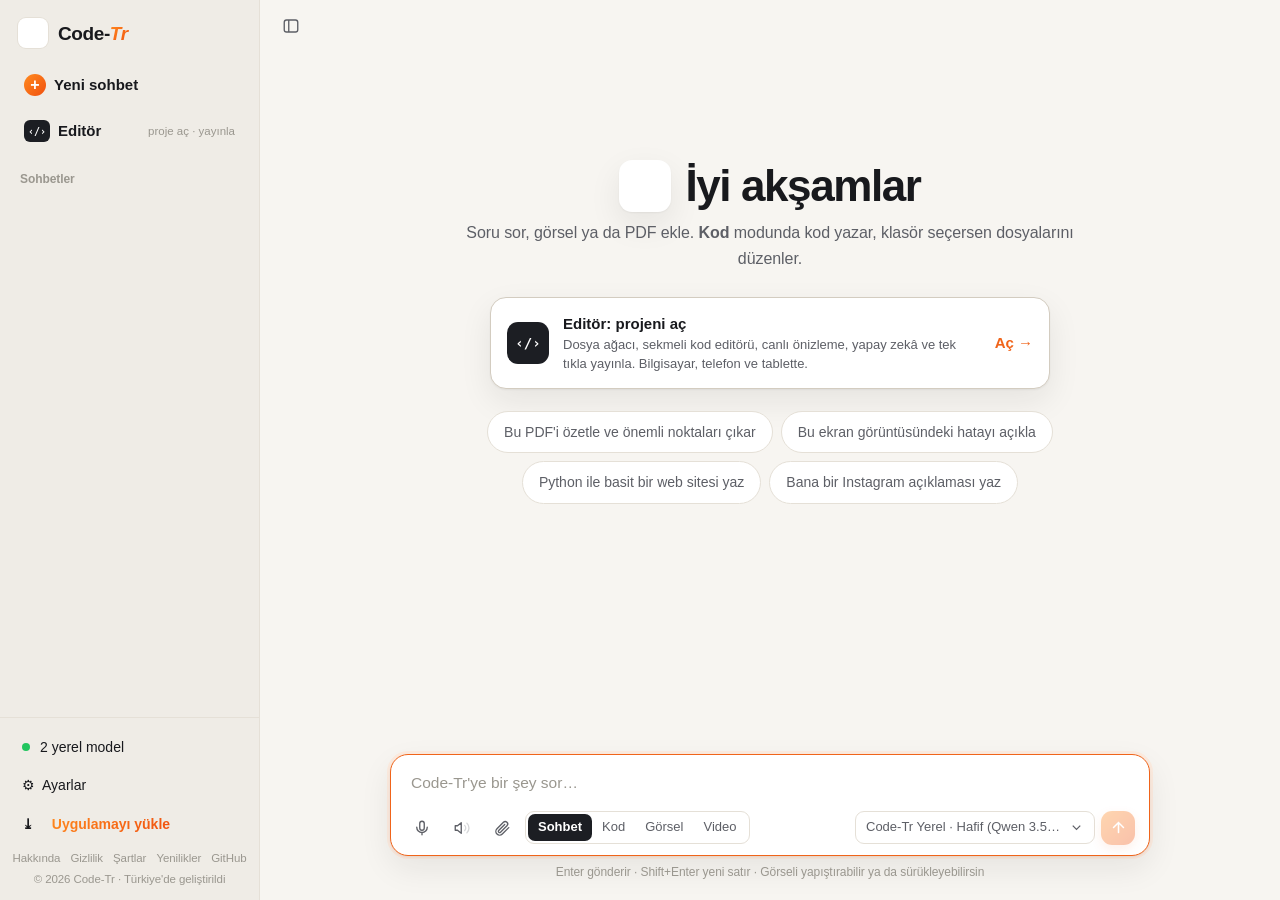
==== web/index.html @ b5c5189f "1.27.0: editore gorunur girisler (kenar cubugu dugmesi, karsilama karti, Kod modunda ipucu) Co-Autho" ====
<!DOCTYPE html>
<html lang="tr">
<head>
<meta charset="utf-8">
<meta name="viewport" content="width=device-width, initial-scale=1">
<title>Code-Tr · Ücretsiz Türkçe yapay zekâ asistanı</title>
<meta name="description" content="Code-Tr: ücretsiz, Türkçe yapay zekâ asistanı. Sohbet et, kod yazdır, PDF özetlet, görsel üret. Hesap ve kart gerekmez.">
<link rel="stylesheet" href="/fonts/fonts.css">
<link rel="manifest" href="/manifest.webmanifest">
<link rel="icon" type="image/png" sizes="64x64" href="/icon-64.png">
<link rel="icon" type="image/png" sizes="32x32" href="/icon-32.png">
<link rel="apple-touch-icon" href="/apple-touch-icon.png">
<meta name="theme-color" content="#f7f5f1" media="(prefers-color-scheme: light)">
<meta name="theme-color" content="#121316" media="(prefers-color-scheme: dark)">
<meta name="apple-mobile-web-app-capable" content="yes">
<meta name="apple-mobile-web-app-title" content="Code-Tr">
<meta property="og:title" content="Code-Tr · Türkçe yapay zekâ asistanı">
<meta property="og:description" content="Ücretsiz, Türkçe yapay zekâ asistanı: sohbet, kod ve görsel. Kart gerekmez.">
<meta property="og:image" content="https://coder-tr.vercel.app/icon-512.png">
<style>
:root{
  --bg:#f7f5f1; --side:#efece6; --panel:#ffffff; --line:#e5e0d7; --line2:#d3ccc0;
  --text:#18191d; --muted:#5d5f66; --faint:#9a978f;
  --accent:#f0641a; --accent-2:#d9530c; --accent-soft:#fdece0; --grad:linear-gradient(135deg,#ff8a1f,#f0500f);
  --ink:#1c1e23; --ink-2:#33363d; --on-ink:#ffffff;
  --user:#ece8e0; --code-bg:#efebe4; --pre-bg:#17181c; --pre-text:#ebe7df;
  --ok:#1f8a4c; --ok-soft:#e1f3e8; --warn:#9a5b00; --warn-soft:#fdf1dc; --err:#c0362c; --err-soft:#fbe4e1;
  --shadow:0 1px 2px rgba(28,25,20,.05),0 12px 32px rgba(28,25,20,.08);
  --display:"Manrope",-apple-system,BlinkMacSystemFont,"Segoe UI",Arial,sans-serif;
  --sans:-apple-system,BlinkMacSystemFont,"SF Pro Text","Segoe UI",Inter,"Helvetica Neue",Arial,sans-serif;
  --mono:"SF Mono","JetBrains Mono",Menlo,Monaco,Consolas,monospace;
}
@media (prefers-color-scheme: dark){
  :root{
    --bg:#121316; --side:#0d0e10; --panel:#1b1d21; --line:#2a2c32; --line2:#3a3d45;
    --text:#ecebe8; --muted:#a3a29d; --faint:#6f6e69;
    --accent:#ff7a2e; --accent-2:#ff9350; --accent-soft:#3a2416; --grad:linear-gradient(135deg,#ff9a3c,#ff5f1a);
    --ink:#ecebe8; --ink-2:#ffffff; --on-ink:#16171a;
    --user:#24262b; --code-bg:#26282d; --pre-bg:#0b0c0e; --pre-text:#ebe7df;
    --ok:#5fd08d; --ok-soft:#15291f; --warn:#f0b35a; --warn-soft:#2e2414; --err:#ff8c80; --err-soft:#341b19;
    --shadow:0 1px 2px rgba(0,0,0,.4),0 12px 32px rgba(0,0,0,.45);
  }
}
*{box-sizing:border-box}
html,body{height:100%;margin:0}
body{font-family:var(--sans);background:var(--bg);color:var(--text);font-size:15px;line-height:1.6;-webkit-font-smoothing:antialiased}
button{font:inherit;color:inherit;cursor:pointer}
input,textarea,select{font:inherit;color:inherit}
#app{display:flex;height:100vh;overflow:hidden}

/* ---------- kenar cubugu ---------- */
.side{width:260px;flex:0 0 260px;background:var(--side);border-right:1px solid var(--line);display:flex;flex-direction:column;transition:margin .2s}
.side.hidden{margin-left:-260px}
.brand{display:flex;align-items:center;gap:10px;padding:18px 18px 12px}
.logo{width:28px;height:28px;border-radius:8px;background:linear-gradient(135deg,var(--accent),#1f6feb);display:grid;place-items:center}
.logo svg{width:17px;height:17px}
.brand b{font-family:var(--mono);font-size:18px;font-weight:700;letter-spacing:-.5px}
.newchat{margin:4px 12px 10px;display:flex;align-items:center;gap:8px;padding:9px 12px;border-radius:10px;border:0;background:transparent;font-weight:600;color:var(--accent)}
.newchat:hover{background:var(--accent-soft)}
.newchat .plus{width:22px;height:22px;border-radius:50%;background:var(--accent);color:#fff;display:grid;place-items:center;font-size:16px;line-height:1}
.list-h{padding:8px 20px 4px;font-size:12px;color:var(--faint);font-weight:600}
.chats{flex:1;overflow-y:auto;padding:0 10px 10px}
.chat-item{display:flex;align-items:center;gap:6px;width:100%;text-align:left;border:0;background:transparent;padding:7px 10px;border-radius:8px;font-size:14px;color:var(--text)}
.chat-item span{flex:1;white-space:nowrap;overflow:hidden;text-overflow:ellipsis}
.chat-item:hover{background:var(--line)}
.chat-item.active{background:var(--line2)}
.chat-item .del{opacity:0;border:0;background:transparent;color:var(--muted);padding:0 4px;border-radius:4px}
.chat-item:hover .del{opacity:1}
.chat-item .del:hover{color:var(--err)}
.side-foot{border-top:1px solid var(--line);padding:10px 12px}
.foot-btn{display:flex;align-items:center;gap:10px;width:100%;border:0;background:transparent;padding:8px 10px;border-radius:8px;font-size:14px;text-align:left}
.foot-btn:hover{background:var(--line)}
.foot-btn.dl{color:var(--accent);font-weight:600}
.dot{width:8px;height:8px;border-radius:50%;background:var(--faint);flex:0 0 8px}
.dot.on{background:var(--ok)}

/* ---------- ana alan ---------- */
.main{flex:1;display:flex;flex-direction:column;min-width:0;position:relative}
.top{height:52px;flex:0 0 52px;display:flex;align-items:center;gap:8px;padding:0 14px}
.icon-btn{width:34px;height:34px;border:0;background:transparent;border-radius:8px;display:grid;place-items:center;color:var(--muted)}
.icon-btn:hover{background:var(--line);color:var(--text)}
.icon-btn svg{width:18px;height:18px}
.top-title{font-size:14px;color:var(--muted);white-space:nowrap;overflow:hidden;text-overflow:ellipsis}
.scroll{flex:1;overflow-y:auto}
.thread{max-width:760px;margin:0 auto;padding:8px 24px 40px}

.empty{max-width:700px;margin:0 auto;padding:12vh 24px 0;text-align:center}
.empty h1{font-family:var(--display);font-weight:700;font-size:40px;letter-spacing:-1px;margin:0 0 8px}
.empty h1 .spark{font-family:var(--mono);color:var(--accent);font-weight:700}
.empty p{color:var(--muted);margin:0 0 26px}
.sugs{display:flex;flex-wrap:wrap;gap:8px;justify-content:center}
.sug{border:1px solid var(--line);background:var(--panel);border-radius:10px;padding:8px 13px;font-size:14px;color:var(--muted)}
.sug:hover{color:var(--text);border-color:var(--line2)}

.msg{margin:22px 0}
.msg.user{display:flex;flex-direction:column;align-items:flex-end}
.bubble{background:var(--user);border-radius:12px 12px 4px 12px;padding:10px 16px;max-width:85%;white-space:pre-wrap;word-wrap:break-word}
.att-row{display:flex;flex-wrap:wrap;gap:6px;justify-content:flex-end;margin-bottom:6px}
.att-mini{display:flex;align-items:center;gap:6px;border:1px solid var(--line);background:var(--panel);border-radius:10px;padding:5px 9px;font-size:13px;color:var(--muted)}
.att-mini img{width:44px;height:44px;object-fit:cover;border-radius:6px}

.assistant{display:flex;gap:14px}
.avatar{width:26px;height:26px;border-radius:7px;background:linear-gradient(135deg,var(--accent),#1f6feb);flex:0 0 26px;display:grid;place-items:center;margin-top:3px}
.avatar svg{width:15px;height:15px}
.a-body{flex:1;min-width:0}
.md>*:first-child{margin-top:0}.md>*:last-child{margin-bottom:0}
.md p{margin:0 0 12px}
.md h1,.md h2,.md h3,.md h4{font-family:var(--display);font-weight:700;line-height:1.3;margin:20px 0 8px}
.md h1{font-size:23px}.md h2{font-size:20px}.md h3{font-size:17px}.md h4{font-size:15px}
.md ul,.md ol{margin:0 0 12px;padding-left:24px}
.md li{margin:3px 0}
.md blockquote{margin:0 0 12px;padding:2px 14px;border-left:3px solid var(--line2);color:var(--muted)}
.md a{color:var(--accent)}
.md code{font-family:var(--mono);font-size:.86em;background:var(--code-bg);padding:1px 5px;border-radius:5px}
.md hr{border:0;border-top:1px solid var(--line);margin:18px 0}
.md table{border-collapse:collapse;margin:0 0 12px;font-size:14px;display:block;overflow-x:auto}
.md th,.md td{border:1px solid var(--line);padding:6px 10px;text-align:left}
.md th{background:var(--code-bg)}
.code{margin:0 0 14px;border-radius:10px;overflow:hidden;background:var(--pre-bg);border:1px solid var(--line)}
.code-h{display:flex;justify-content:space-between;align-items:center;padding:6px 12px;font-size:12px;color:#a8a294;background:rgba(255,255,255,.04)}
.code-h button{border:0;background:transparent;color:#a8a294;font-size:12px;padding:2px 6px;border-radius:5px}
.code-h button:hover{color:#fff;background:rgba(255,255,255,.08)}
.code pre{margin:0;padding:12px 14px;overflow-x:auto;font-family:var(--mono);font-size:13px;line-height:1.55;color:var(--pre-text)}
.code pre code{background:none;padding:0;font-size:inherit}
.tk-k{color:#e59a7b}.tk-s{color:#a9c98a}.tk-c{color:#8a857a;font-style:italic}.tk-n{color:#d8b56a}

.cursor::after{content:"";display:inline-block;width:8px;height:15px;background:var(--accent);margin-left:2px;vertical-align:-2px;border-radius:2px;animation:blink 1s steps(2) infinite}
@keyframes blink{50%{opacity:0}}
.thinking{display:flex;align-items:center;gap:8px;color:var(--muted);font-size:14px;padding:3px 0}
.spin{width:14px;height:14px;border:2px solid var(--line2);border-top-color:var(--accent);border-radius:50%;animation:sp .8s linear infinite}
@keyframes sp{to{transform:rotate(360deg)}}

.tool{border:1px solid var(--line);border-radius:10px;margin:0 0 10px;background:var(--panel);font-size:13.5px;overflow:hidden}
.tool summary{list-style:none;display:flex;align-items:center;gap:8px;padding:8px 12px;cursor:pointer;color:var(--muted)}
.tool summary::-webkit-details-marker{display:none}
.tool summary b{color:var(--text);font-weight:600}
.tool summary code{font-family:var(--mono);font-size:12.5px;white-space:nowrap;overflow:hidden;text-overflow:ellipsis;flex:1}
.tool .ti{width:18px;height:18px;border-radius:5px;background:var(--accent-soft);color:var(--accent);display:grid;place-items:center;font-size:11px;flex:0 0 18px}
.tool pre{margin:0;padding:10px 12px;border-top:1px solid var(--line);font-family:var(--mono);font-size:12.5px;max-height:280px;overflow:auto;white-space:pre-wrap;color:var(--muted)}

.approve{border:1px solid var(--warn);background:var(--warn-soft);border-radius:12px;padding:12px 14px;margin:0 0 12px}
.approve h4{margin:0 0 8px;font-size:14px;color:var(--warn)}
.approve pre{margin:0 0 10px;max-height:240px;overflow:auto;background:var(--panel);border-radius:8px;padding:10px;font-family:var(--mono);font-size:12.5px;white-space:pre-wrap}
.approve .btns{display:flex;gap:8px}
.btn{border:1px solid var(--line2);background:var(--panel);border-radius:9px;padding:7px 14px;font-size:14px;font-weight:500}
.btn:hover{border-color:var(--muted)}
.btn.primary{background:var(--accent);border-color:var(--accent);color:#fff}
.btn.primary:hover{background:var(--accent-2)}
.btn:disabled{opacity:.5;cursor:default}
.approve.done{border-color:var(--line);background:transparent;padding:8px 12px}
.approve.done h4{margin:0;color:var(--muted);font-weight:500}

.notice{border-radius:10px;padding:9px 13px;margin:0 0 12px;font-size:14px;background:var(--warn-soft);color:var(--warn)}
.notice.err{background:var(--err-soft);color:var(--err)}
.a-actions{display:flex;gap:2px;margin-top:6px;opacity:0;transition:opacity .15s}
.msg:hover .a-actions{opacity:1}
.a-actions button{border:0;background:transparent;color:var(--faint);font-size:12.5px;padding:3px 8px;border-radius:6px}
.a-actions button:hover{background:var(--line);color:var(--text)}
.a-actions .regen{display:none}
.a-actions .vote.on{color:var(--accent);background:var(--accent-soft)}
.learn-item{border:1px solid var(--line);border-radius:12px;padding:12px 14px;margin:0 0 10px}
.learn-item .q{font-weight:700;margin:0 0 4px}
.learn-item textarea{width:100%;min-height:70px;border:1px solid var(--line2);background:var(--bg);border-radius:9px;padding:8px 10px;font:inherit;resize:vertical}
.learn-item .meta{font-size:12px;color:var(--faint);margin:6px 0 8px}
.stats{display:flex;gap:10px;margin:0 0 14px;flex-wrap:wrap}
.stats div{flex:1;min-width:90px;border:1px solid var(--line);border-radius:12px;padding:10px 12px}
.stats b{display:block;font:800 22px var(--display)}
.stats span{font-size:12.5px;color:var(--muted)}
.thread > .msg.assistant:last-child .a-actions .regen{display:inline-block}

/* ---------- yazma kutusu ---------- */
.composer-wrap{padding:0 24px 18px}
.composer{max-width:760px;margin:0 auto;background:var(--panel);border:1px solid var(--line2);border-radius:14px;box-shadow:var(--shadow);padding:10px 12px 8px}
.composer:focus-within{border-color:var(--faint)}
.chips{display:flex;flex-wrap:wrap;gap:8px;padding:2px 2px 8px}
.chips:empty{display:none}
.chip{position:relative;display:flex;align-items:center;gap:8px;border:1px solid var(--line);border-radius:10px;padding:6px 26px 6px 6px;font-size:13px;background:var(--bg);max-width:220px}
.chip img{width:40px;height:40px;object-fit:cover;border-radius:6px}
.chip .fi{width:40px;height:40px;border-radius:6px;background:var(--accent-soft);color:var(--accent);display:grid;place-items:center;font-size:11px;font-weight:700}
.chip span{overflow:hidden;text-overflow:ellipsis;white-space:nowrap}
.chip small{display:block;color:var(--faint);font-size:11px}
.chip .x{position:absolute;top:4px;right:4px;border:0;background:transparent;color:var(--muted);width:18px;height:18px;border-radius:50%;line-height:1}
.chip .x:hover{background:var(--line)}
textarea#input{width:100%;border:0;outline:0;background:transparent;resize:none;padding:4px 6px;max-height:260px;min-height:28px;line-height:1.5;font-size:15.5px}
textarea#input::placeholder{color:var(--faint)}
.bar{display:flex;align-items:center;gap:6px;margin-top:6px;min-width:0}
.bar .rel{min-width:0}
.pill{display:flex;align-items:center;gap:6px;border:1px solid var(--line);background:transparent;border-radius:9px;padding:5px 10px;font-size:13px;color:var(--muted);max-width:240px}
.pill:hover{color:var(--text);border-color:var(--line2)}
.pill span{white-space:nowrap;overflow:hidden;text-overflow:ellipsis}
.pill svg{width:15px;height:15px;flex:0 0 15px}
.seg{display:flex;border:1px solid var(--line);border-radius:9px;padding:2px}
.seg button{border:0;background:transparent;border-radius:7px;padding:3px 10px;font-size:13px;color:var(--muted)}
.seg button.on{background:var(--accent-soft);color:var(--accent);font-weight:600}
.spacer{flex:1}
.send{width:34px;height:34px;border-radius:10px;border:0;background:var(--accent);color:#fff;display:grid;place-items:center}
.send:hover{background:var(--accent-2)}
.send:disabled{opacity:.35;cursor:default}
.send svg{width:17px;height:17px}
.hint{max-width:760px;margin:7px auto 0;text-align:center;font-size:12px;color:var(--faint)}

/* model menusu */
.menu{position:absolute;bottom:calc(100% + 8px);left:0;width:330px;max-height:420px;overflow-y:auto;background:var(--panel);border:1px solid var(--line2);border-radius:14px;box-shadow:var(--shadow);padding:6px;z-index:20}
.menu h5{margin:8px 10px 4px;font-size:11.5px;color:var(--faint);font-weight:600;text-transform:uppercase;letter-spacing:.4px}
.menu button.opt{display:flex;align-items:center;gap:8px;width:100%;text-align:left;border:0;background:transparent;padding:7px 10px;border-radius:8px;font-size:14px}
.menu button.opt:hover{background:var(--bg)}
.menu button.opt.sel{background:var(--accent-soft)}
.menu .opt span{flex:1;overflow:hidden;text-overflow:ellipsis;white-space:nowrap}
.menu .tag{font-size:11px;color:var(--faint)}
.menu .empty-m{padding:6px 10px 10px;font-size:13px;color:var(--muted)}
.rel{position:relative}

/* surukle-birak */
.drop{position:absolute;inset:0;background:color-mix(in srgb,var(--bg) 85%,transparent);border:2px dashed var(--accent);border-radius:16px;margin:10px;display:none;place-items:center;z-index:30;font-family:var(--display);font-size:22px;color:var(--accent)}
.drop.on{display:grid}

/* ayarlar */
.modal-bg{position:fixed;inset:0;background:rgba(20,18,14,.45);display:none;place-items:center;z-index:50;padding:20px}
.modal-bg.on{display:grid}
#newsModal,#updModal{z-index:60}
.modal-bg.locked{background:var(--bg)}
.modal-bg.locked .modal{box-shadow:var(--shadow);border:1px solid var(--line)}
.gate-brand{display:none;align-items:center;gap:10px;justify-content:center;margin:0 0 18px}
.locked .gate-brand{display:flex}
.modal{width:100%;max-width:620px;max-height:88vh;overflow-y:auto;background:var(--panel);border-radius:18px;box-shadow:var(--shadow);padding:24px 26px}
.modal h2{font-family:var(--display);font-weight:500;font-size:24px;margin:0 0 4px}
.modal .sub{color:var(--muted);font-size:14px;margin:0 0 18px}
.sec{border:1px solid var(--line);border-radius:12px;padding:14px 16px;margin:0 0 14px}
.sec h3{margin:0 0 4px;font-size:15px}
.sec p{margin:0 0 10px;color:var(--muted);font-size:13.5px}
.field{display:flex;flex-direction:column;gap:4px;margin:0 0 10px}
.field label{font-size:12.5px;color:var(--muted);font-weight:600}
.field input{border:1px solid var(--line2);background:var(--bg);border-radius:9px;padding:8px 10px;outline:0}
.field input:focus{border-color:var(--accent)}
.row{display:flex;gap:8px;align-items:center;flex-wrap:wrap}
.free-list{max-height:220px;overflow-y:auto;border:1px solid var(--line);border-radius:10px;margin-top:10px}
.free-list label{display:flex;align-items:center;gap:8px;padding:6px 10px;font-size:13.5px;border-bottom:1px solid var(--line);cursor:pointer}
.free-list label:last-child{border-bottom:0}
.free-list label span{flex:1}
.free-list small{color:var(--faint)}
.prog{height:6px;border-radius:3px;background:var(--line);overflow:hidden;margin-top:8px;display:none}
.prog i{display:block;height:100%;background:var(--accent);width:0}
.status{font-size:13px;color:var(--muted);margin-top:6px}
.modal-foot{display:flex;justify-content:flex-end;gap:8px;margin-top:6px}
/* hesap */
.acct{display:flex;align-items:center;gap:10px;width:100%;border:0;background:transparent;padding:8px 10px;border-radius:10px;text-align:left}
.acct:hover{background:var(--line)}
.av{width:30px;height:30px;border-radius:50%;background:linear-gradient(135deg,var(--accent),#1f6feb);color:#fff;display:grid;place-items:center;font-weight:700;font-size:13px;flex:0 0 30px}
.acct .who{flex:1;min-width:0;line-height:1.25}
.acct .who b{display:block;font-size:14px;white-space:nowrap;overflow:hidden;text-overflow:ellipsis}
.acct .who small{color:var(--faint);font-size:12px;white-space:nowrap;overflow:hidden;text-overflow:ellipsis;display:block}
.login-btn{width:100%;margin-bottom:6px;justify-content:center;display:flex}
.legal{display:flex;gap:10px;justify-content:center;padding:6px 0 2px;font-size:11.5px}
.legal a{color:var(--faint);text-decoration:none}.legal a:hover{color:var(--text);text-decoration:underline}
.auth{max-width:420px}
.tabs{display:flex;background:var(--bg);border:1px solid var(--line);border-radius:10px;padding:3px;margin:0 0 16px}
.tabs button{flex:1;border:0;background:transparent;border-radius:8px;padding:7px;font-weight:600;color:var(--muted)}
.tabs button.on{background:var(--panel);color:var(--text);box-shadow:0 1px 2px rgba(0,0,0,.08)}
.gbtn{width:100%;display:flex;align-items:center;justify-content:center;gap:10px;border:1px solid var(--line2);background:var(--panel);border-radius:10px;padding:10px;font-weight:600}
.gbtn:hover{border-color:var(--muted)}
.gbtn svg{width:18px;height:18px}
.or{display:flex;align-items:center;gap:10px;color:var(--faint);font-size:12px;margin:14px 0}
.or::before,.or::after{content:"";flex:1;height:1px;background:var(--line)}
.check{display:flex;gap:8px;align-items:flex-start;font-size:13px;color:var(--muted);margin:4px 0 14px;cursor:pointer}
.check input{margin-top:3px;accent-color:var(--accent)}
.check a,.fine a{color:var(--accent)}
.fine{font-size:12px;color:var(--faint);margin:12px 0 0;text-align:center}
.err-box{background:var(--err-soft);color:var(--err);border-radius:9px;padding:8px 12px;font-size:13.5px;margin:0 0 12px;display:none}
.wide{width:100%}
.danger{color:var(--err)!important;border-color:var(--err)!important}
.toast{position:fixed;left:50%;bottom:24px;transform:translateX(-50%) translateY(20px);background:var(--text);color:var(--bg);padding:10px 16px;border-radius:10px;font-size:14px;opacity:0;transition:.25s;z-index:80;pointer-events:none;max-width:90vw}
.toast.on{opacity:1;transform:translateX(-50%)}
/* gorsel */
.gen-wrap{position:relative;display:inline-block;max-width:100%;margin:2px 0 6px}
.md img.gen{max-width:min(100%,520px);border-radius:12px;display:block;border:1px solid var(--line);background:var(--code-bg)}
.gen-load{width:min(100%,420px);aspect-ratio:var(--ar,1);border-radius:12px;background:linear-gradient(110deg,var(--code-bg) 30%,var(--line) 50%,var(--code-bg) 70%);background-size:200% 100%;animation:shimmer 1.4s linear infinite;display:grid;place-items:center;color:var(--muted);font-size:14px}
@keyframes shimmer{to{background-position:-200% 0}}
.gen-acts{display:flex;gap:6px;margin-top:6px}
.gen-acts a,.gen-acts button{border:1px solid var(--line);background:var(--panel);border-radius:8px;padding:4px 10px;font-size:12.5px;color:var(--muted);text-decoration:none}
.gen-acts a:hover,.gen-acts button:hover{color:var(--text)}
.ar-pill{display:none}
#micBtn.on{color:#fff;background:var(--err);animation:micp 1.2s ease-in-out infinite}
@keyframes micp{0%,100%{box-shadow:0 0 0 0 rgba(192,54,44,.45)}50%{box-shadow:0 0 0 8px rgba(192,54,44,0)}}
#ttsBtn .w1,#ttsBtn .w2{opacity:.25}
#ttsBtn.on{color:var(--accent)} #ttsBtn.on .w1,#ttsBtn.on .w2{opacity:1}
#ttsBtn.speaking .w2{animation:blink 1s steps(2) infinite}
/* yenilikler */
.news li{margin:6px 0}
.badge{display:inline-block;background:var(--accent-soft);color:var(--accent);border-radius:999px;padding:2px 10px;font-size:12px;font-weight:700;margin-bottom:8px}
.update-bar{display:none;background:var(--accent-soft);color:var(--accent);text-align:center;padding:7px 12px;font-size:13.5px}
.update-bar a{color:var(--accent);font-weight:700}

@media (max-width:760px){
  .side{position:absolute;z-index:40;height:100%;box-shadow:var(--shadow)}
  .thread{padding:8px 16px 30px}.composer-wrap{padding:0 12px 12px}
  .empty h1{font-size:30px}
  .bar{gap:4px;flex-wrap:wrap;row-gap:8px}
  .bar .pill{max-width:120px;padding:5px 8px}
  .bar #modeSeg{order:10;flex:1 0 100%;overflow-x:auto;scrollbar-width:none;display:flex}
  .bar #modeSeg::-webkit-scrollbar{display:none}
  .seg button{padding:5px 10px;flex:0 0 auto}
  #brandSel{order:11;max-width:100%}
  .menu{width:min(330px,calc(100vw - 24px))}
  .hint{display:none}
}

/* ===== Code-Tr marka katmani ===== */
body{letter-spacing:-.005em}
.logo{width:30px;height:30px;border-radius:8px;background:#fff url(/icon-64.png) center/100% no-repeat;box-shadow:0 0 0 1px var(--line)}
.logo svg{display:none}
.avatar{width:26px;height:26px;border-radius:7px;background:#fff url(/icon-64.png) center/100% no-repeat;box-shadow:0 0 0 1px var(--line)}
.avatar svg{display:none}
.brand b,.wm{font:800 19px/1 var(--display);letter-spacing:-.4px;color:var(--text)}
.wm i,.brand b i{font-style:italic;background:var(--grad);-webkit-background-clip:text;background-clip:text;color:transparent;padding-right:2px}
.newchat{color:var(--text);font-weight:700}
.newchat .plus{background:var(--grad)}
.newchat:hover{background:var(--line)}
.chat-item.active{background:var(--panel);box-shadow:0 0 0 1px var(--line)}
.empty h1{font:800 44px/1.1 var(--display);letter-spacing:-1.4px;display:flex;align-items:center;justify-content:center;gap:14px;flex-wrap:wrap}
.empty h1 .spark{display:inline-block;width:52px;height:52px;border-radius:13px;background:#fff url(/icon-192.png) center/100% no-repeat;box-shadow:var(--shadow);font-size:0;color:transparent}
.empty p{font-size:16px}
.sug{border-radius:999px;padding:9px 16px;background:var(--panel);transition:.15s}
.sug:hover{border-color:var(--accent);color:var(--text);transform:translateY(-1px)}
.composer{border-radius:18px;padding:12px 14px 10px}
.composer:focus-within{border-color:var(--accent);box-shadow:var(--shadow),0 0 0 3px var(--accent-soft)}
.send{background:var(--grad);border-radius:11px;box-shadow:0 4px 12px rgba(240,90,20,.25)}
.send:hover{filter:brightness(1.05);background:var(--grad)}
.seg button.on{background:var(--ink);color:var(--on-ink)}
.btn{border-radius:10px;font-weight:600}
.btn.primary{background:var(--ink);border-color:var(--ink);color:var(--on-ink)}
.btn.primary:hover{background:var(--ink-2);border-color:var(--ink-2)}
.login-btn{background:var(--grad)!important;border:0!important;color:#fff!important}
#authSubmit{background:var(--grad);border:0;color:#fff;padding:11px;font-size:15px;box-shadow:0 6px 18px rgba(240,90,20,.25)}
#authSubmit:hover{filter:brightness(1.05)}
.md h1,.md h2,.md h3,.md h4,.modal h2{font-family:var(--display);font-weight:800;letter-spacing:-.4px}
.modal{border-radius:20px}
.modal h2{font-size:26px}
.av{background:var(--grad)}
.dot.on{background:#22c55e}
.foot-btn.dl{color:var(--text)}
.foot-btn.dl b{background:var(--grad);-webkit-background-clip:text;background-clip:text;color:transparent}
.badge{background:var(--accent-soft);color:var(--accent)}
.tool .ti{background:var(--accent-soft);color:var(--accent)}
.gen-acts a:hover,.gen-acts button:hover{border-color:var(--accent)}
::selection{background:var(--accent-soft)}

/* ===== giris / tanitim ekrani ===== */
.gate-hero{display:none}
.modal-bg.locked{padding:0;place-items:stretch}
.modal-bg.locked.on{display:grid;grid-template-columns:1.1fr .9fr}
.locked .gate-hero{display:flex;flex-direction:column;justify-content:space-between;padding:48px 56px;background:
  radial-gradient(1200px 600px at -10% -20%,rgba(255,138,31,.16),transparent 60%),
  radial-gradient(800px 500px at 110% 120%,rgba(240,80,15,.10),transparent 60%),var(--side);border-right:1px solid var(--line);overflow:auto}
.gate-hero .top-brand{display:flex;align-items:center;gap:12px}
.gate-hero .top-brand .logo{width:40px;height:40px;border-radius:11px}
.gate-hero .top-brand .wm{font-size:24px}
.gate-hero h1{font:800 clamp(34px,4.2vw,56px)/1.04 var(--display);letter-spacing:-2px;margin:40px 0 16px;max-width:620px}
.gate-hero h1 em{font-style:normal;background:var(--grad);-webkit-background-clip:text;background-clip:text;color:transparent}
.gate-hero .lead{font-size:18px;color:var(--muted);max-width:540px;margin:0 0 32px}
.feats{display:grid;gap:14px;max-width:560px}
.feat{display:flex;gap:14px;align-items:flex-start;background:var(--panel);border:1px solid var(--line);border-radius:14px;padding:14px 16px}
.feat .fi2{width:36px;height:36px;border-radius:10px;background:var(--accent-soft);color:var(--accent);display:grid;place-items:center;flex:0 0 36px;font-size:17px}
.feat b{display:block;font:700 15px var(--display);margin-bottom:2px}
.feat span{color:var(--muted);font-size:14px;line-height:1.5}
.gate-foot{display:flex;gap:16px;flex-wrap:wrap;color:var(--faint);font-size:13px;margin-top:32px}
.gate-foot a{color:var(--muted);text-decoration:none}.gate-foot a:hover{color:var(--text)}
.modal-bg.locked .modal{align-self:center;justify-self:center;width:min(440px,calc(100% - 40px));box-shadow:none;border:0;background:transparent;margin:32px 0}
.locked .gate-brand{display:none!important}
@media (max-width:900px){
  .modal-bg.locked.on{grid-template-columns:1fr;overflow:auto}
  .locked .gate-hero{padding:28px 22px;border-right:0;border-bottom:1px solid var(--line)}
  .gate-hero h1{margin:24px 0 10px}
  .feats,.gate-foot{display:none}
  .modal-bg.locked .modal{margin:16px auto 32px}
}
/* uygulama yukle */
.install-steps{display:grid;gap:10px;margin:6px 0 14px}
.install-steps .st{display:flex;gap:12px;align-items:flex-start;border:1px solid var(--line);border-radius:12px;padding:12px 14px}
.install-steps .st b{font-family:var(--display)}
.install-steps .n{width:24px;height:24px;border-radius:50%;background:var(--grad);color:#fff;display:grid;place-items:center;font:700 12px var(--display);flex:0 0 24px}
/* ---------- IDE (Kod modu, web) ---------- */
.ide{display:none;flex:1;min-width:0;flex-direction:column;border-left:1px solid var(--line);background:var(--panel)}
#app.ide-on .ide{display:flex}
#app.ide-on .main{flex:0 0 min(440px,42vw)}
#app.ide-on .thread,#app.ide-on .composer,#app.ide-on .hint{max-width:none}
#app.ide-on .thread{padding:8px 16px 30px}#app.ide-on .composer-wrap{padding:0 12px 12px}
#app.ide-on .bar{flex-wrap:wrap;row-gap:6px}#app.ide-on .bar #modeSeg{order:10;flex:1 0 100%;overflow-x:auto;scrollbar-width:none}#app.ide-on .pill{max-width:180px}
.ide-top{height:52px;flex:0 0 52px;display:flex;align-items:center;gap:6px;padding:0 10px;border-bottom:1px solid var(--line)}
.ide-top .nm{font:700 13.5px var(--mono);white-space:nowrap;overflow:hidden;text-overflow:ellipsis;max-width:30%}
.ide-top .nm small{font:400 12px var(--sans);color:var(--faint);margin-left:6px}
.ide-b{border:1px solid var(--line);background:transparent;border-radius:8px;padding:4px 10px;font-size:13px;color:var(--muted);white-space:nowrap}
.ide-b:hover{color:var(--text);border-color:var(--line2)}
.ide-b.on{background:var(--accent-soft);color:var(--accent);border-color:transparent;font-weight:600}
.ide-entry{margin-top:-6px}
.ide-entry .plus{background:var(--ink);color:var(--on-ink);font:700 10px var(--mono);border-radius:6px;width:26px}
.ide-entry small{margin-left:auto;font-weight:500;font-size:11.5px;color:var(--faint)}
.ide-card{display:flex;align-items:center;gap:14px;width:100%;max-width:560px;margin:0 auto 22px;text-align:left;border:1px solid var(--line2);background:var(--panel);border-radius:16px;padding:14px 16px;box-shadow:var(--shadow)}
.ide-card:hover{border-color:var(--accent)}
.ide-card .ic{flex:0 0 42px;height:42px;border-radius:11px;background:var(--ink);color:var(--on-ink);display:grid;place-items:center;font:700 14px var(--mono)}
.ide-card b{display:block;font-size:15px}
.ide-card small{display:block;color:var(--muted);font-size:13px;line-height:1.45}
.ide-card .go{margin-left:auto;color:var(--accent);font-weight:700;white-space:nowrap}
#ideToggle.on{background:var(--accent-soft);color:var(--accent);border-color:transparent}
.ide-b.ai{color:var(--accent);border-color:var(--accent-soft);font-weight:600}
.ide-ai{right:0;left:auto;top:36px;bottom:auto;max-height:none;min-width:210px;z-index:20}
.ide-ai small{float:right;color:var(--faint)}
.ide-b.go{background:var(--ink);color:var(--on-ink);border-color:var(--ink);font-weight:600}
.ide-body{flex:1;display:flex;min-height:0}
.ide-tree{width:210px;flex:0 0 210px;overflow:auto;border-right:1px solid var(--line);background:var(--side);font-size:13px;padding:6px 0}
.ide-tree .th{display:flex;align-items:center;gap:4px;padding:2px 8px 6px;color:var(--faint);font-size:11.5px;font-weight:700;letter-spacing:.4px}
.ide-tree .th span{flex:1}
.ide-tree .th button{border:0;background:transparent;color:var(--muted);border-radius:5px;padding:0 5px;font-size:14px}
.ide-tree .th button:hover{background:var(--line);color:var(--text)}
.tn{display:flex;align-items:center;gap:5px;width:100%;border:0;background:transparent;text-align:left;padding:2px 8px;white-space:nowrap;color:var(--text);font-size:13px;line-height:1.55}
.tn:hover{background:var(--line)}
.tn.sel{background:var(--accent-soft);color:var(--accent)}
.tn .ic{width:14px;flex:0 0 14px;text-align:center;color:var(--faint);font-size:11px}
.tn .lb{overflow:hidden;text-overflow:ellipsis}
.tn.dir .lb{font-weight:600}
.tn.fresh .lb::after{content:" ●";color:var(--ok);font-size:10px}
.ide-main{flex:1;display:flex;min-width:0}
.ide-center{flex:1;display:flex;flex-direction:column;min-width:0}
.ide-tabs{display:flex;overflow-x:auto;border-bottom:1px solid var(--line);flex:0 0 auto;background:var(--side);scrollbar-width:none}
.ide-tab{display:flex;align-items:center;gap:6px;border:0;border-right:1px solid var(--line);background:transparent;padding:6px 8px 6px 12px;font-size:12.5px;color:var(--muted);white-space:nowrap;font-family:var(--mono)}
.ide-tab.on{background:var(--panel);color:var(--text);box-shadow:inset 0 2px 0 var(--accent)}
.ide-tab .x{border:0;background:transparent;color:var(--faint);width:18px;height:18px;border-radius:4px;line-height:1;padding:0}
.ide-tab .x:hover{background:var(--line);color:var(--text)}
.ide-tab.dirty .x::before{content:"●";color:var(--accent)}
.ide-tab.dirty .x span{display:none}
.ide-tab.dirty:hover .x::before{content:""}.ide-tab.dirty:hover .x span{display:inline}
.ide-ed{flex:1;min-height:0;position:relative;overflow:hidden}
.ide-ed>div{position:absolute;inset:0}
.ide-ed .cm-editor{height:100%;font-size:13px}
.ide-ed .cm-scroller{font-family:var(--mono)}
.ide-ta{width:100%;height:100%;border:0;outline:0;resize:none;padding:12px 14px;font:13px/1.55 var(--mono);background:var(--panel);tab-size:2}
.ide-msg{display:grid;place-items:center;text-align:center;color:var(--muted);padding:24px;overflow:auto}
.ide-msg img{max-width:100%;max-height:70vh;background:repeating-conic-gradient(var(--line) 0 25%,transparent 0 50%) 0 0/16px 16px;border-radius:8px}
.ide-welcome h3{font-family:var(--display);font-size:22px;margin:0 0 6px;color:var(--text)}
.ide-welcome p{max-width:420px;margin:0 auto 16px;font-size:14px}
.ide-welcome .btn{margin:4px}
.ide-prev{flex:1;display:none;flex-direction:column;min-width:0;border-left:1px solid var(--line)}
.ide.prev-on .ide-prev{display:flex}
.ide-prev .pb{display:flex;align-items:center;gap:6px;padding:5px 8px;border-bottom:1px solid var(--line);font:12px var(--mono);color:var(--muted);background:var(--side)}
.ide-prev .pb span{flex:1;overflow:hidden;text-overflow:ellipsis;white-space:nowrap}
.ide-prev iframe{flex:1;border:0;background:#fff;width:100%}
.ide-foot{flex:0 0 auto;display:flex;gap:12px;padding:3px 10px;border-top:1px solid var(--line);font:11.5px var(--mono);color:var(--faint);background:var(--side)}
.ide-foot span:first-child{flex:1}
/* fark (diff) */
.diff{background:var(--panel);border:1px solid var(--line);border-radius:8px;max-height:340px;overflow:auto;font:12px/1.5 var(--mono);margin:0 0 10px}
.dl{display:flex;white-space:pre}
.dl .ln{width:38px;flex:0 0 38px;text-align:right;padding-right:6px;color:var(--faint);user-select:none}
.dl .sg{width:14px;flex:0 0 14px;user-select:none}
.dl .tx{flex:1;padding-right:10px}
.dl.add{background:var(--ok-soft)}.dl.add .sg,.dl.add .tx{color:var(--ok)}
.dl.del{background:var(--err-soft)}.dl.del .sg,.dl.del .tx{color:var(--err)}
.dl.gap{color:var(--faint);padding:1px 10px;background:var(--side)}
.approve .df-h{font:12.5px var(--mono);margin:0 0 6px;color:var(--text)}
.approve .df-h .a{color:var(--ok)}.approve .df-h .d{color:var(--err)}
/* yayinla */
.pub-opt{border:1px solid var(--line);border-radius:14px;padding:14px 16px;margin:0 0 12px}
.pub-opt h3{margin:0 0 4px;font-size:15.5px}
.pub-opt h3 small{font-weight:500;color:var(--faint);font-size:12.5px;margin-left:6px}
.pub-opt p,.pub-opt ol{margin:0 0 10px;font-size:13.5px;color:var(--muted)}
.pub-opt ol{padding-left:20px}
.pub-opt .row{display:flex;flex-wrap:wrap;gap:8px;align-items:center}
.pub-opt a.btn{text-decoration:none;color:var(--text)}
.pub-check{display:flex;flex-wrap:wrap;gap:6px;margin:0 0 14px;font-size:12.5px}
.pub-check span{border-radius:20px;padding:3px 10px;background:var(--ok-soft);color:var(--ok)}
.pub-check span.no{background:var(--err-soft);color:var(--err)}
.pub-check button{font-size:12.5px;padding:3px 10px}
.pub-url{display:block;font-size:13px;color:var(--muted);margin:0 0 12px}
.pub-url input{display:block;width:100%;margin-top:4px;border:1px solid var(--line2);background:var(--bg);border-radius:9px;padding:7px 10px}
.pub-guide{border:1px solid var(--line);border-radius:14px;padding:10px 16px;margin:0 0 12px;font-size:13.5px}
.pub-guide summary{cursor:pointer;font-weight:700}
.pub-guide ol{padding-left:20px;color:var(--muted)}
.pub-guide li{margin:5px 0}
.pub-guide input{width:100%;border:1px solid var(--line2);background:var(--bg);border-radius:9px;padding:7px 10px;font:12px var(--mono);margin:4px 0}
.pub-done{border-radius:12px;background:var(--ok-soft);color:var(--ok);padding:10px 14px;margin:10px 0 0;font-size:14px}
.pub-done a{color:inherit;font-weight:700}
.ide.tree-off .ide-tree{display:none}
.ide-projs{max-width:360px;margin:16px auto 0;text-align:left;border:1px solid var(--line);border-radius:12px;padding:8px 6px}
.ide-projs b{display:block;font-size:12px;color:var(--faint);padding:0 8px 4px}
.ide-projs .pj{display:flex;align-items:center}
.ide-projs .pj .tn{flex:1;border-radius:7px;padding:5px 8px}
.pj-x{border:0;background:transparent;color:var(--faint);border-radius:6px;width:26px;height:26px}
.pj-x:hover{color:var(--err);background:var(--err-soft)}
@media (max-width: 900px){
  #app.ide-on .main{flex:1}
  .ide{position:fixed;inset:0;z-index:40}
  .ide-tree{width:150px;flex-basis:150px}
  .ide.prev-on .ide-center{display:none}
}
@media (max-width: 640px){
  #ideDl{display:none}
  .ide-top .lbl{display:none}
  .ide-b{min-width:36px;text-align:center}
  .ide-top .spacer{min-width:0}
  .ide-ai{position:fixed;left:8px;right:8px;top:52px;min-width:0}
  #pubModal .modal{padding:18px 16px}
  #pubModal .pub-opt .row .btn{flex:1 1 auto;text-align:center}
  .pub-dns div{grid-template-columns:52px 44px 1fr}
  .ide-tree{width:62%;flex-basis:62%;position:absolute;z-index:3;top:0;bottom:0;left:0;box-shadow:var(--shadow)}
  .ide-body{position:relative}
  .ide-top{gap:4px;padding:0 6px}
  .ide-top .nm{display:none}
  .ide-b{padding:5px 8px}
  .tn{padding-top:5px;padding-bottom:5px;font-size:14px}
  .ide-ed .cm-editor{font-size:14px}
}
#ideSaveBtn{display:none}#ideSaveBtn:disabled{opacity:.45;cursor:default}
@media (hover: none){ .ide-foot .kb{display:none} .ide-tab .x{width:24px;height:24px} #ideSaveBtn{display:inline-block}
  .ide-b{min-height:36px;padding:6px 12px} .ide-tab{padding:9px 8px 9px 14px} .tn{padding-top:7px;padding-bottom:7px;font-size:14.5px} .ide-ai .opt{padding:11px 14px} }
.pub-dns{font:12.5px var(--mono);border:1px solid var(--line);border-radius:10px;overflow:hidden;margin:8px 0}
.pub-dns div{display:grid;grid-template-columns:70px 70px 1fr;gap:8px;padding:6px 10px;border-top:1px solid var(--line)}
.pub-dns div:first-child{border-top:0;color:var(--faint);font-family:var(--sans);font-size:12px}
.pub-dns code{user-select:all;word-break:break-all}
</style>
</head>
<body>
<div id="app">
  <aside class="side" id="side">
    <div class="brand">
      <div class="logo"><svg viewBox="0 0 24 24" fill="none" stroke="#fff" stroke-width="2.6" stroke-linecap="round" stroke-linejoin="round"><path d="M8.5 7L3.5 12l5 5M15.5 7l5 5-5 5"/></svg></div>
      <b>Code-<i>Tr</i></b>
    </div>
    <button class="newchat" id="newChat"><span class="plus">+</span>Yeni sohbet</button>
    <button class="newchat ide-entry" id="ideSideBtn" style="display:none" title="Kod editörü: proje aç, düzenle, önizle, yayınla"><span class="plus">‹/›</span>Editör<small>proje aç · yayınla</small></button>
    <div id="projBox" style="display:none">
      <div class="list-h" style="display:flex;align-items:center;justify-content:space-between">Projeler <button id="newProj" title="Yeni ortak proje" style="border:0;background:none;color:var(--accent);font-size:18px;cursor:pointer;padding:0 4px">+</button></div>
      <div id="projInv"></div><div class="chats" id="projs" style="flex:0 0 auto;max-height:28vh"></div>
    </div>
    <div class="list-h">Sohbetler</div>
    <div class="chats" id="chats"></div>
    <div class="side-foot">
      <button class="foot-btn" id="openSettings"><span class="dot" id="statusDot"></span><span id="statusText">Bağlanıyor…</span></button>
      <button class="foot-btn" id="openSettings2">⚙︎&nbsp; Ayarlar</button>
      <button class="foot-btn dl" id="dlMac" style="display:none">⤓&nbsp; <b>Uygulamayı yükle</b></button>
      <div id="acctBox" style="display:none;border-top:1px solid var(--line);margin-top:6px;padding-top:8px">
        <button class="btn primary login-btn" id="loginBtn">Giriş yap / Kayıt ol</button>
        <button class="acct" id="acctBtn" style="display:none"><span class="av" id="avTxt">?</span><span class="who"><b id="whoName"></b><small id="whoMail"></small></span></button>
      </div>
      <div class="legal" id="legalLinks" style="display:none;flex-wrap:wrap"><a href="/hakkinda.html" target="_blank">Hakkında</a><a href="/gizlilik.html" target="_blank">Gizlilik</a><a href="/kullanim-sartlari.html" target="_blank">Şartlar</a><a href="#" id="newsLink">Yenilikler</a><a href="https://github.com/Namsodemia/code-tr" target="_blank" rel="noopener">GitHub</a></div>
      <div class="legal" style="color:var(--faint);padding-top:0">© 2026 Code-Tr · Türkiye'de geliştirildi</div>
    </div>
  </aside>

  <main class="main" id="main">
    <div class="update-bar" id="updateBar"></div>
    <div class="top">
      <button class="icon-btn" id="toggleSide" title="Kenar çubuğu"><svg viewBox="0 0 24 24" fill="none" stroke="currentColor" stroke-width="1.8"><rect x="3" y="4" width="18" height="16" rx="3"/><path d="M9 4v16"/></svg></button>
      <div class="top-title" id="topTitle"></div>
      <div class="spacer"></div><button class="pill" id="ideToggle" style="display:none" title="Kod editörünü aç/kapat (dosya ağacı, sekmeler, önizleme, yayınla)">‹/› Editör</button>
    </div>
    <div class="scroll" id="scroll">
      <div class="empty" id="empty">
        <h1><span class="spark">&gt;_</span> <span id="greet">Merhaba</span></h1>
        <p>Soru sor, görsel ya da PDF ekle. <b>Kod</b> modunda kod yazar, klasör seçersen dosyalarını düzenler.</p>
        <button class="ide-card" id="ideCard" style="display:none"><span class="ic">‹/›</span><span><b>Editör: projeni aç</b><small>Dosya ağacı, sekmeli kod editörü, canlı önizleme, yapay zekâ ve tek tıkla yayınla. Bilgisayar, telefon ve tablette.</small></span><span class="go">Aç →</span></button>
        <div class="sugs">
          <button class="sug">Bu PDF'i özetle ve önemli noktaları çıkar</button>
          <button class="sug">Bu ekran görüntüsündeki hatayı açıkla</button>
          <button class="sug">Python ile basit bir web sitesi yaz</button>
          <button class="sug">Bana bir Instagram açıklaması yaz</button>
        </div>
      </div>
      <div class="thread" id="thread"></div>
    </div>

    <div class="composer-wrap">
      <div class="composer" id="composer">
        <div class="chips" id="chips"></div>
        <textarea id="input" rows="1" placeholder="Code-Tr'ye bir şey sor…"></textarea>
        <div class="bar">
          <button class="icon-btn" id="micBtn" title="Sesli komut (konuş, susunca gönderilir)"><svg viewBox="0 0 24 24" fill="none" stroke="currentColor" stroke-width="1.8" stroke-linecap="round"><rect x="9" y="3" width="6" height="12" rx="3"/><path d="M5 11a7 7 0 0014 0M12 18v3"/></svg></button>
          <button class="icon-btn" id="ttsBtn" title="Sesli yanıt: kapalı"><svg viewBox="0 0 24 24" fill="none" stroke="currentColor" stroke-width="1.8" stroke-linecap="round" stroke-linejoin="round"><path d="M11 5L6 9H3v6h3l5 4z"/><path class="w1" d="M15.5 8.5a5 5 0 010 7"/><path class="w2" d="M18.5 5.5a9 9 0 010 13"/></svg></button>
          <button class="icon-btn" id="attachBtn" title="Görsel, PDF ya da dosya ekle"><svg viewBox="0 0 24 24" fill="none" stroke="currentColor" stroke-width="1.8" stroke-linecap="round"><path d="M21 11.5l-8.6 8.6a5 5 0 01-7.1-7.1l8.6-8.6a3.3 3.3 0 014.7 4.7l-8.6 8.6a1.7 1.7 0 01-2.4-2.4l8-8"/></svg></button>
          <input type="file" id="file" multiple hidden accept="image/*,video/*,audio/*,.pdf,.txt,.md,.csv,.json,.py,.js,.ts,.tsx,.jsx,.html,.css,.php,.sql,.xml,.yml,.yaml,.sh,.swift,.java,.c,.cpp,.h,.go,.rs,.rb">
          <div class="seg" id="modeSeg">
            <button data-mode="chat" class="on" title="Normal sohbet">Sohbet</button>
            <button data-mode="agent" title="Kod yazar; klasör seçersen dosyaları okuyup düzenler">Kod</button>
            <button data-mode="image" title="Yazdığını görsele çevirir (ücretsiz)">Görsel</button>
            <button data-mode="video" title="Videonu Türkçe talimatla düzenler; işlem senin cihazında yapılır">Video</button>
            <button data-mode="computer" id="pcBtn" style="display:none" title="Mac uygulamasında: ekranını görüp fare ve klavyeyi kullanır (her adımda durdurabilirsin)">Bilgisayar</button>
            <button data-mode="glowup" id="glowBtn" style="display:none" title="Glow Up ekibine özel: marka kurallarıyla kurgu">Glow Up</button>
          </div>
          <select class="pill" id="brandSel" style="display:none" title="Marka"></select>
          <button class="pill ar-pill" id="arBtn" title="Görsel boyutu"><span id="arName">Kare</span></button>
          <button class="pill" id="wsBtn" style="display:none" title="Çalışma klasörünü değiştir"><svg viewBox="0 0 24 24" fill="none" stroke="currentColor" stroke-width="1.8"><path d="M3 7a2 2 0 012-2h4l2 2h8a2 2 0 012 2v8a2 2 0 01-2 2H5a2 2 0 01-2-2z"/></svg><span id="wsName">Klasör</span></button>
          <div class="spacer"></div>
          <div class="rel">
            <button class="pill" id="modelBtn"><span id="modelName">Model seç</span><svg viewBox="0 0 24 24" fill="none" stroke="currentColor" stroke-width="2"><path d="M6 9l6 6 6-6"/></svg></button>
            <div class="menu" id="modelMenu" style="display:none;left:auto;right:0"></div>
          </div>
          <button class="send" id="sendBtn" title="Gönder (Enter)" disabled><svg viewBox="0 0 24 24" fill="none" stroke="currentColor" stroke-width="2.2" stroke-linecap="round"><path d="M12 19V5M5 12l7-7 7 7"/></svg></button>
        </div>
      </div>
      <div class="hint" id="hint">Enter gönderir · Shift+Enter yeni satır · Görseli yapıştırabilir ya da sürükleyebilirsin</div>
    </div>
    <div class="drop" id="drop">Dosyayı buraya bırak</div>
  </main>
  <section class="ide" id="ide" aria-label="Kod editörü">
    <div class="ide-top">
      <button class="icon-btn" data-ide="tree" title="Dosya ağacını aç/kapat"><svg viewBox="0 0 24 24" fill="none" stroke="currentColor" stroke-width="1.8" stroke-linecap="round"><path d="M4 6h16M4 12h16M4 18h10"/></svg></button>
      <span class="nm" id="ideName">Editör</span>
      <button class="ide-b" data-ide="home" title="Başka bir klasör ya da proje aç, yeni proje oluştur">📁<span class="lbl"> Aç</span></button>
      <input type="file" id="ideImpDir" webkitdirectory multiple hidden><input type="file" id="ideImpFiles" multiple hidden>
      <div class="spacer"></div>
      <div class="rel"><button class="ide-b ai" id="ideAiBtn" title="Seçili kod ya da açık dosya hakkında yapay zekâya sor (⌘/Ctrl+K)">✦<span class="lbl"> Yapay zekâ</span></button>
        <div class="menu ide-ai" id="ideAiMenu" style="display:none">
          <button class="opt" data-ai="explain">Açıkla</button><button class="opt" data-ai="fix">Hataları bul ve düzelt</button>
          <button class="opt" data-ai="improve">Daha iyi yap</button><button class="opt" data-ai="comment">Yorum satırları ekle</button>
          <button class="opt" data-ai="free">Serbest sor… <small>⌘K</small></button>
        </div></div>
      <button class="ide-b" id="ideDl" title="Projeyi zip olarak bilgisayarına ya da telefonuna indir">⤓ İndir</button>
      <button class="ide-b" id="ideSaveBtn" title="Kaydet (⌘/Ctrl+S)" disabled>💾<span class="lbl"> Kaydet</span></button>
      <button class="ide-b" id="idePrevBtn" title="HTML projesini canlı önizle">▶<span class="lbl"> Önizle</span></button>
      <button class="ide-b go" id="idePubBtn" title="Projeyi internete yükle">⇪<span class="lbl"> Yayınla</span></button>
      <button class="icon-btn" id="ideClose" title="Editörü kapat (sohbete dön)"><svg viewBox="0 0 24 24" fill="none" stroke="currentColor" stroke-width="2" stroke-linecap="round"><path d="M6 6l12 12M18 6L6 18"/></svg></button>
    </div>
    <div class="ide-body">
      <nav class="ide-tree" id="ideTree"></nav>
      <div class="ide-main">
        <div class="ide-center">
          <div class="ide-tabs" id="ideTabs"></div>
          <div class="ide-ed"><div id="ideCM"></div><div class="ide-msg" id="ideMsg"></div></div>
          <div class="ide-foot"><span id="ideStat">Hazır</span><span class="kb">⌘/Ctrl+S kaydet</span></div>
        </div>
        <div class="ide-prev"><div class="pb"><span id="idePrevPath">önizleme</span><button class="ide-b" id="idePrevReload" title="Yenile">↻</button></div><iframe id="idePrevFrame" sandbox="allow-scripts allow-forms allow-modals" title="Canlı önizleme"></iframe></div>
      </div>
    </div>
  </section>
</div>

<div class="modal-bg" id="authModal">
  <section class="gate-hero" aria-label="Code-Tr hakkında">
    <div>
      <div class="top-brand"><div class="logo"></div><span class="wm">Code-<i>Tr</i></span></div>
      <h1>Türkçe düşünen <em>yapay zekâ</em> asistanın.</h1>
      <p class="lead">Sohbet et, kod yazdır, PDF özetlet, görsel üret. Ücretsiz, reklamsız ve kart gerektirmeden.</p>
      <div class="feats">
        <div class="feat"><div class="fi2">💬</div><div><b>Sohbet</b><span>Sorularına Türkçe, net ve hızlı cevaplar. Ekran görüntüsü ve PDF de anlar.</span></div></div>
        <div class="feat"><div class="fi2">⌨︎</div><div><b>Kod</b><span>Kod yazar, hatanı bulur; klasörünü seçersen dosyalarını düzenler.</span></div></div>
        <div class="feat"><div class="fi2">🎨</div><div><b>Görsel</b><span>Yazdığını görsele çevirir: gönderi, hikâye ve kapak boyutlarında.</span></div></div>
      </div>
    </div>
    <div class="gate-foot"><span>© 2026 Code-Tr · Türkiye'de geliştirildi</span><a href="/hakkinda.html" target="_blank">Hakkında</a><a href="/gizlilik.html" target="_blank">Gizlilik</a><a href="/kullanim-sartlari.html" target="_blank">Şartlar</a><a href="https://github.com/Namsodemia/code-tr" target="_blank" rel="noopener"><svg width="14" height="14" viewBox="0 0 16 16" fill="currentColor" style="vertical-align:-2px;margin-right:4px"><path d="M8 0C3.58 0 0 3.58 0 8c0 3.54 2.29 6.53 5.47 7.59.4.07.55-.17.55-.38v-1.33c-2.23.48-2.7-1.07-2.7-1.07-.36-.92-.89-1.17-.89-1.17-.73-.5.06-.49.06-.49.8.06 1.23.83 1.23.83.72 1.23 1.88.87 2.34.67.07-.52.28-.87.51-1.07-1.78-.2-3.64-.89-3.64-3.95 0-.87.31-1.59.82-2.15-.08-.2-.36-1.02.08-2.12 0 0 .67-.21 2.2.82a7.6 7.6 0 014 0c1.53-1.04 2.2-.82 2.2-.82.44 1.1.16 1.92.08 2.12.51.56.82 1.27.82 2.15 0 3.07-1.87 3.75-3.65 3.95.29.25.54.73.54 1.48v2.2c0 .21.15.46.55.38A8.01 8.01 0 0016 8c0-4.42-3.58-8-8-8z"/></svg>Açık kaynak</a></div>
  </section>
  <div class="modal auth">
    <div class="gate-brand"><div class="logo"></div><b class="wm">Code-<i>Tr</i></b></div>
    <h2 id="authTitle">Code-Tr'ye hoş geldin</h2>
    <p class="sub">Giriş yaparsan sohbetlerin hesabına kaydedilir, her cihazda görürsün.</p>
    <div class="tabs"><button data-tab="login" class="on">Giriş yap</button><button data-tab="register">Kayıt ol</button></div>
    <button class="gbtn" id="googleBtn" style="display:none"><svg viewBox="0 0 48 48"><path fill="#FFC107" d="M43.6 20.5H42V20H24v8h11.3C33.7 32.7 29.2 36 24 36c-6.6 0-12-5.4-12-12s5.4-12 12-12c3.1 0 5.8 1.2 7.9 3.1l5.7-5.7C34 6.1 29.3 4 24 4 12.9 4 4 12.9 4 24s8.9 20 20 20 20-8.9 20-20c0-1.3-.1-2.4-.4-3.5z"/><path fill="#FF3D00" d="M6.3 14.7l6.6 4.8C14.7 15.1 19 12 24 12c3.1 0 5.8 1.2 7.9 3.1l5.7-5.7C34 6.1 29.3 4 24 4 16.3 4 9.7 8.3 6.3 14.7z"/><path fill="#4CAF50" d="M24 44c5.2 0 9.9-2 13.4-5.2l-6.2-5.2C29.2 35.1 26.7 36 24 36c-5.2 0-9.6-3.3-11.3-8l-6.5 5C9.5 39.6 16.2 44 24 44z"/><path fill="#1976D2" d="M43.6 20.5H42V20H24v8h11.3c-.8 2.2-2.2 4.2-4.1 5.6l6.2 5.2C37 39.2 44 34 44 24c0-1.3-.1-2.4-.4-3.5z"/></svg>Google ile devam et</button>
    <div class="or" id="orLine" style="display:none">ya da e-postayla</div>
    <div class="err-box" id="authErr"></div>
    <form id="authForm" autocomplete="on">
      <div class="field" id="nameField" style="display:none"><label>Adın</label><input id="aName" autocomplete="name" maxlength="60"></div>
      <div class="field"><label>E-posta</label><input id="aEmail" type="email" autocomplete="email" required></div>
      <div class="field"><label>Şifre</label><input id="aPass" type="password" autocomplete="current-password" minlength="8" required></div>
      <label class="check" id="termsRow" style="display:none"><input type="checkbox" id="aTerms"><span><a href="/kullanim-sartlari.html" target="_blank">Kullanım Şartları</a>'nı ve <a href="/gizlilik.html" target="_blank">Gizlilik Politikası ve KVKK Aydınlatma Metni</a>'ni okudum, kabul ediyorum.</span></label>
      <button class="btn primary wide" id="authSubmit" type="submit">Giriş yap</button>
    </form>
    <p class="fine" id="googleFine" style="display:none">Google ile devam ederek <a href="/kullanim-sartlari.html" target="_blank">Kullanım Şartları</a>'nı ve <a href="/gizlilik.html" target="_blank">Gizlilik Politikası</a>'nı kabul etmiş olursun.</p>
  </div>
</div>

<div class="modal-bg" id="acctModal">
  <div class="modal auth">
    <h2>Hesabım</h2>
    <p class="sub" id="acctSub"></p>
    <div class="err-box" id="acctErr"></div>
    <div class="sec">
      <div class="field"><label>Adın</label><input id="mName" maxlength="60"></div>
      <div id="pwFields">
        <div class="field"><label>Mevcut şifre</label><input id="mPass" type="password" autocomplete="current-password"></div>
        <div class="field"><label>Yeni şifre (değiştirmeyeceksen boş bırak)</label><input id="mNew" type="password" autocomplete="new-password"></div>
      </div>
      <button class="btn primary" id="mSave">Kaydet</button>
    </div>
    <button class="btn wide" id="learnBtn" style="display:none;margin:0 0 12px">🧠 Öğrenme paneli</button>
    <button class="btn wide" id="teamBtn" style="display:none;margin:0 0 12px">✦ Glow Up ekibi</button>
    <div class="row" style="justify-content:space-between">
      <button class="btn" id="logoutBtn">Çıkış yap</button>
      <button class="btn danger" id="deleteBtn">Hesabımı sil</button>
    </div>
    <p class="fine"><a href="/gizlilik.html" target="_blank">Gizlilik</a> · <a href="/kullanim-sartlari.html" target="_blank">Kullanım Şartları</a></p>
    <div class="modal-foot"><button class="btn" data-close>Kapat</button></div>
  </div>
</div>

<div class="modal-bg" id="updModal">
  <div class="modal auth" style="text-align:center">
    <div style="font-size:40px;line-height:1;margin:4px 0 10px">🚀</div>
    <span class="badge" id="updVer"></span>
    <h2>Yeni sürüm hazır</h2>
    <p class="sub" id="updSub">Code-Tr güncellendi. Yenilikleri kullanmak için güncelle.</p>
    <ul class="news" id="updList" style="text-align:left"></ul>
    <div class="modal-foot" style="justify-content:center"><button class="btn" data-close>Sonra</button><button class="btn primary" id="updGo">Güncelle</button></div>
  </div>
</div>

<div class="modal-bg" id="installModal">
  <div class="modal auth">
    <h2>Uygulamayı yükle</h2>
    <p class="sub" id="instSub">Code-Tr'yi bilgisayarına uygulama olarak ekle; kendi penceresinde açılır, güncellemeler otomatik gelir.</p>
    <div class="install-steps" id="instSteps"></div>
    <details style="font-size:14px;color:var(--muted)"><summary style="cursor:pointer">İnternetsiz Mac sürümü (gelişmiş)</summary>
      <p style="margin:8px 0">Mac'te Ollama ile internetsiz yerel modellerle çalışan sürüm. Zip'i aç, Code-Tr.app'i Uygulamalar'a taşı; ilk açılışta sağ tık → <b>Aç</b>.</p>
      <a class="btn" href="/Code-Tr-mac.zip" download style="text-decoration:none;display:inline-block">Code-Tr-mac.zip indir</a></details>
    <div class="modal-foot"><button class="btn" data-close>Kapat</button></div>
  </div>
</div>

<div class="modal-bg" id="teachModal">
  <div class="modal auth">
    <h2>🧠 Code-Tr'ye öğret</h2>
    <p class="sub">Cevap yanlış ya da eksikse doğrusunu yaz. Onaylanırsa Code-Tr bunu topluluk hafızasına ekler ve benzer sorularda herkese doğru cevabı verir.</p>
    <div class="err-box" id="teachErr"></div>
    <div class="field"><label>Soru</label><input id="tQ" maxlength="600"></div>
    <div class="field"><label>Doğru cevap</label><textarea id="tA" maxlength="3000" style="min-height:120px;border:1px solid var(--line2);background:var(--bg);border-radius:9px;padding:8px 10px;font:inherit;resize:vertical" placeholder="Doğru ve kaynaklı bilgiyi kısa ve net yaz…"></textarea></div>
    <p class="fine" style="text-align:left;margin:0 0 12px">Katkın adın gösterilmeden, anonim olarak eklenir. Kişisel bilgi (telefon, adres, kimlik vb.) yazma. Ayrıntılar <a href="/gizlilik.html" target="_blank">Gizlilik Politikası</a>'nda.</p>
    <div class="modal-foot"><button class="btn" data-close>Vazgeç</button><button class="btn primary" id="tSend">Gönder</button></div>
  </div>
</div>

<div class="modal-bg" id="learnModal">
  <div class="modal" style="max-width:760px">
    <h2>🧠 Öğrenme paneli</h2>
    <p class="sub">Kullanıcıların gönderdiği bilgileri onayla; onaylananlar Code-Tr'nin topluluk hafızasına girer.</p>
    <div class="stats" id="lStats"></div>
    <div class="sec">
      <h3>📚 Code-Tr'yi eğit</h3>
      <p>Cümleler ya da bağlantılar ekle; Code-Tr bunları okuyup hafızasına alır ve ilgili sorularda bu bilgilerle cevap verir.</p>
      <div class="field"><label>Başlık (isteğe bağlı)</label><input id="eTitle" maxlength="200" placeholder="ör. Code-Tr hakkında sık sorulanlar"></div>
      <div class="field"><label>Bilgi / cümleler</label><textarea id="eText" style="min-height:110px;border:1px solid var(--line2);background:var(--bg);border-radius:9px;padding:8px 10px;font:inherit;resize:vertical" placeholder="Doğru bilgileri cümleler halinde yaz. Uzun metin de yapıştırabilirsin."></textarea></div>
      <button class="btn primary" id="eAddText">Bilgiyi öğret</button>
      <div class="field" style="margin-top:14px"><label>Bağlantıdan öğren</label><input id="eUrl" type="url" placeholder="https://…"></div>
      <button class="btn primary" id="eAddUrl">Linkten öğren</button>
      <div class="status" id="eStatus"></div>
      <h3 style="margin:16px 0 8px;font-size:14px">Öğretilen kaynaklar</h3>
      <div id="eSources"></div>
      <p class="fine" style="text-align:left"><a href="/api/learn?action=export" download>⤓ Tüm öğrenilenleri veri seti olarak indir (JSONL)</a>; Hugging Face'e yüklenip kendi modelimizi eğitmek için.</p>
    </div>
    <h3 style="margin:6px 0 10px">Onay bekleyenler</h3>
    <div id="lPending"></div>
    <details style="margin-top:14px"><summary style="cursor:pointer;font-weight:700">Topluluk hafızası</summary><div id="lKB" style="margin-top:10px"></div></details>
    <details style="margin-top:10px"><summary style="cursor:pointer;font-weight:700">Son 👎 alan cevaplar</summary><div id="lRecent" style="margin-top:10px"></div></details>
    <div class="modal-foot"><button class="btn" data-close>Kapat</button></div>
  </div>
</div>

<div class="modal-bg" id="newsModal">
  <div class="modal auth">
    <span class="badge" id="newsVer"></span>
    <h2>Yenilikler 🎉</h2>
    <ul class="news" id="newsList"></ul>
    <div class="modal-foot"><button class="btn primary" data-close>Başlayalım</button></div>
  </div>
</div>
<div class="modal-bg" id="pubModal">
  <div class="modal">
    <h2>⇪ Yayınla</h2>
    <p class="sub">Projeni internete yükle ve Google'da bulunabilir yap. Giriş her zaman senin hesabınla, senin tarafından yapılır; Code-Tr parolanı ya da anahtarını görmez, saklamaz.</p>
    <div class="pub-check" id="pubCheck"></div>
    <div class="pub-opt" id="pubNetlify" style="display:none">
      <h3>⚡ Tek tıkla yayınla <small>Netlify · ücretsiz</small></h3>
      <p>Açılan pencerede Netlify hesabınla giriş yap (yoksa ücretsiz aç). Proje yüklenir, adresin hazır olur; sonraki yayınlar aynı adresi günceller. Giriş izni yalnız bu sekmenin belleğinde durur, sayfayı kapatınca silinir.</p>
      <div class="row"><button class="btn primary" id="pubGo">Netlify ile yayınla</button><span class="status" id="pubStatus"></span></div>
      <div id="pubDone"></div>
    </div>
    <div class="pub-opt">
      <h3>⇪ Sürükle-bırak ile yayınla <small>hesap gerekmeden başlar</small></h3>
      <ol><li><b>Zip'i indir</b>: projen, <code>sitemap.xml</code> ve <code>robots.txt</code> eklenmiş olarak hazırlanır.</li><li>Aşağıdaki sitelerden birini aç, zip'i sayfaya sürükleyip bırak; adresin hemen çıkar.</li><li>Siteyi kalıcı yapmak için <b>60 dakika içinde</b> "Claim / Sahiplen" ile ücretsiz hesabına bağla, yoksa silinir.</li></ol>
      <div class="row"><button class="btn primary" id="pubZip">⤓ Zip'i indir</button><a class="btn" href="https://app.netlify.com/drop" target="_blank" rel="noopener">Netlify Drop</a><a class="btn" href="https://vercel.com/drop" target="_blank" rel="noopener">Vercel Drop</a><a class="btn" href="https://www.cloudflare.com/drop/" target="_blank" rel="noopener">Cloudflare Drop</a></div>
    </div>
    <div class="pub-opt">
      <h3>GitHub Pages <small>kalıcı · ücretsiz · GitHub hesabıyla</small></h3>
      <ol><li><a href="https://github.com/new" target="_blank" rel="noopener">github.com/new</a> ile <b>Public</b> bir depo aç.</li><li><b>Add file → Upload files</b> ile zip'in <i>içindekileri</i> sürükle, <b>Commit</b>.</li><li><b>Settings → Pages</b>: Branch <b>main</b>, klasör <b>/ (root)</b>, <b>Save</b>. Birkaç dakikada <code>kullaniciadin.github.io/depo-adi</code> adresinde yayında.</li></ol>
    </div>
    <label class="pub-url">Sitenin adresi (sitemap için; Netlify'da otomatik dolar)<input id="pubUrl" placeholder="https://siten.netlify.app" inputmode="url"></label>
    <div class="pub-opt">
      <h3>🌐 Kendi alan adın <small>isteğe bağlı · ör. siten.com</small></h3>
      <p>Alan adını yaz: Netlify ile yayınlarken otomatik bağlanır; GitHub Pages için zip'e <code>CNAME</code> dosyası eklenir; sitemap bu adresle oluşturulur. Sonra alan adını aldığın yerin (GoDaddy, Natro, Namecheap, Cloudflare…) DNS ayarlarına aşağıdaki kayıtları gir. Yayılması birkaç dakika ile birkaç saat sürer, HTTPS kendiliğinden açılır.</p>
      <input id="pubDomain" placeholder="siten.com" inputmode="url" autocapitalize="off" spellcheck="false" style="width:100%;border:1px solid var(--line2);background:var(--bg);border-radius:9px;padding:7px 10px">
      <div id="pubDns"></div>
    </div>
    <details class="pub-guide"><summary>🔎 Google'da bulunmak: sitemap, robots ve Search Console rehberi</summary>
      <ol>
        <li><b>robots.txt</b> arama motorlarına siteyi tarayabileceklerini, <b>sitemap.xml</b> hangi sayfaların olduğunu söyler. Code-Tr ikisini de yüklemeye otomatik ekler (klasöründe zaten varsa seninkini kullanır). Sitemap için yukarıya sitenin adresini yaz.</li>
        <li>Her sayfada <code>&lt;title&gt;</code>, <code>&lt;meta name="description"&gt;</code>, <code>&lt;html lang="tr"&gt;</code> ve mobil için <code>viewport</code> olsun. Yukarıdaki kontrol eksikleri gösterir; "Kod ajanı düzeltsin" ile ekletebilirsin.</li>
        <li><a href="https://search.google.com/search-console" target="_blank" rel="noopener">Google Search Console</a>'u aç, Google hesabınla gir → <b>Mülk ekle</b> → <b>URL ön eki</b> → sitenin adresini yaz.</li>
        <li>Doğrulama yöntemi olarak <b>HTML etiketi</b>ni seç, verilen <code>&lt;meta name="google-site-verification" …&gt;</code> satırını buraya yapıştır, "index.html'e ekle"ye bas, sonra siteyi yeniden yayınla ve Search Console'da <b>Doğrula</b>'ya tıkla.
          <input id="gscMeta" placeholder='&lt;meta name="google-site-verification" content="…"&gt;'><button class="btn" id="gscAdd">index.html'e ekle</button></li>
        <li>Soldaki <b>Site haritaları</b> bölümüne <code>sitemap.xml</code> yaz, <b>Gönder</b>.</li>
        <li>Üstteki arama kutusuna ana sayfa adresini yazıp <b>Dizine eklenmesini iste</b>. Google'da görünmesi genelde birkaç gün sürer.</li>
      </ol>
    </details>
    <div class="modal-foot"><button class="btn" data-close>Kapat</button></div>
  </div>
</div>
<div class="toast" id="toast"></div>

<div class="modal-bg" id="settings">
  <div class="modal">
    <h2>Ayarlar</h2>
    <p class="sub">Coder iki şekilde çalışır: internetsiz, bu Mac'teki modellerle ya da internet üzerinden ücretsiz bulut modelleriyle.</p>

    <div class="sec">
      <h3 id="cloudSecTitle">☁︎ Bulut modelleri (önerilen)</h3>
      <p id="cloudSecText">Çok daha akıllı ve hızlı. <a href="https://openrouter.ai/keys" target="_blank" rel="noopener">openrouter.ai/keys</a> adresinden ücretsiz hesap açıp bir anahtar al, buraya yapıştır. Ücretsiz modeller para çekmez; günlük kullanım sınırı vardır.</p>
      <div class="field"><label>API anahtarı</label><input id="sKey" type="password" placeholder="sk-or-…" autocomplete="off"></div>
      <div class="field"><label>Adres (OpenAI uyumlu)</label><input id="sBase" placeholder="https://openrouter.ai/api/v1"></div>
      <div class="row"><button class="btn" id="fetchFree">Ücretsiz modelleri listele</button><span class="status" id="freeStatus"></span></div>
      <div class="free-list" id="freeList" style="display:none"></div>
    </div>

    <div class="sec" id="localSec">
      <h3>⌂ Bu Mac'teki modeller (internetsiz)</h3>
      <p>Ollama ile çalışır. 8 GB bellekli Mac'lerde küçük modeller (3–4B) rahat çalışır ama bulut modelleri kadar akıllı değildir.</p>
      <div class="field"><label>Ollama adresi</label><input id="sOllama" placeholder="http://localhost:11434"></div>
      <div class="row">
        <button class="btn" data-pull="gemma3:4b">Görsel okuyan model indir (gemma3:4b · 3,3 GB)</button>
        <button class="btn" data-pull="qwen2.5-coder:7b">Daha güçlü kod modeli (7B · 4,7 GB)</button>
      </div>
      <div class="prog" id="pullProg"><i></i></div>
      <div class="status" id="pullStatus"></div>
    </div>

    <div class="sec" id="webSec" style="display:none">
      <h3>⤓ Code-Tr'yi bilgisayarına / telefonuna yükle</h3>
      <p>Code-Tr, Windows, Mac, Android ve iPhone'da tek tıkla uygulama olarak yüklenebilir; kendi simgesiyle açılır, güncellemeler kendiliğinden gelir.</p>
      <button class="btn primary" id="installFromSettings">Uygulamayı yükle</button>
    </div>

    <div class="modal-foot"><button class="btn" id="sCancel">Kapat</button><button class="btn primary" id="sSave">Kaydet</button></div>
  </div>
</div>

<script>
const TOKEN = "__CODER_TOKEN__";
const $ = s => document.querySelector(s);
const esc = s => String(s).replace(/[&<>"']/g, c => ({"&":"&amp;","<":"&lt;",">":"&gt;",'"':"&quot;","'":"&#39;"}[c]));
const LOGO = '<svg viewBox="0 0 24 24" fill="none" stroke="#fff" stroke-width="2.6" stroke-linecap="round" stroke-linejoin="round"><path d="M8.5 7L3.5 12l5 5M15.5 7l5 5-5 5"/></svg>';

/* ---------------- depolama ---------------- */
const store = {
  get(k, d){ try{ const v = localStorage.getItem(k); return v ? JSON.parse(v) : d; }catch(e){ return d; } },
  set(k, v){ try{ localStorage.setItem(k, JSON.stringify(v)); }catch(e){} }
};
let chats = store.get("coder.chats", []);
let current = null;
let models = {local: [], cloud: [], ollama_ok: false, cloud_ready: false};
let model = store.get("coder.model", "");
let mode = store.get("coder.mode", "chat");
let workspace = "";
let pending = [];   // eklenecek dosyalar {name,type,data,preview,size}
let busy = null;    // AbortController

let api = function(path, body){
  return fetch(path, {method: body === undefined ? "GET" : "POST",
    headers: {"X-Coder-Token": TOKEN, "Content-Type": "application/json"},
    body: body === undefined ? undefined : JSON.stringify(body)});
};
let streamApi = async function(path, body, onEvent, signal){
  const r = await fetch(path, {method: "POST", signal,
    headers: {"X-Coder-Token": TOKEN, "Content-Type": "application/json"}, body: JSON.stringify(body)});
  if(!r.ok) throw new Error("Sunucu hatası " + r.status);
  const reader = r.body.getReader(); const dec = new TextDecoder(); let buf = "";
  for(;;){
    const {done, value} = await reader.read(); if(done) break;
    buf += dec.decode(value, {stream: true});
    let i; while((i = buf.indexOf("\n")) >= 0){
      const line = buf.slice(0, i).trim(); buf = buf.slice(i + 1);
      if(line){ try{ onEvent(JSON.parse(line)); }catch(e){} }
    }
  }
};

/* ---------------- web surumu (Vercel) ----------------
   Yerel sunucu yoksa her sey tarayicida calisir: anahtar bu tarayicida saklanir,
   modele dogrudan (OpenRouter vb.) baglanilir, PDF'ler pdf.js ile okunur,
   Kod modunda klasor erisimi icin File System Access API kullanilir. */
const LOCAL = !TOKEN.includes("CODER_TOKEN");
const WEB = {
  dir: null, approvals: new Map(), shared: false, sharedModels: [],
  settings(){ return Object.assign({cloud_base: "https://openrouter.ai/api/v1", cloud_key: "", cloud_models: [], ollama_url: "", workspace: ""}, store.get("coder.web", {})); },
  save(s){ store.set("coder.web", s); }
};
const resp = obj => ({ok: true, json: async () => obj});
const AGENT_PROMPT = (ws, listing) => `Sen Coder'sin: yetenekli bir yazılım asistanısın.
Çalışma klasörü: ${ws}

Bir araç kullanmak istediğinde cevabın YALNIZCA tek bir JSON nesnesi olsun, başka yazı ekleme:
{"action": "ARAC", "args": {...}}

Araçlar:
- list_dir    {"path": "."}
- read_file   {"path": "dosya", "start": 1, "end": 200}
- write_file  {"path": "dosya", "content": "tam içerik"}
- edit_file   {"path": "dosya", "old": "birebir eski metin", "new": "yeni metin"}
- grep        {"pattern": "regex", "path": "."}
` + (LOCAL ? `- run_command {"command": "kabuk komutu"}\n` : "") + `
Örnek:
Kullanıcı: README dosyasını oku
Sen: {"action": "read_file", "args": {"path": "README.md"}}

Klasörün şu anki içeriği:
${listing}

Araç sonucu sana "ARAC_SONUCU" olarak gelir. İş bitince ya da araç gerekmiyorsa JSON YAZMADAN, doğrudan kullanıcıya normal metinle (Markdown) cevap ver.
Kurallar: tahmin etme, önce list_dir/read_file ile bak; küçük değişikliklerde edit_file kullan; aynı anda tek araç çağır; kullanıcının dilinde kısa ve net cevap ver.`;
const TODAY = () => new Date().toLocaleDateString("tr-TR", {day: "numeric", month: "long", year: "numeric", weekday: "long"});
const WHO = () => { try{ return ACC.user ? "Kullanıcının adı: " + ACC.user.name.split(" ")[0] + ". " : ""; }catch(e){ return ""; } };
const BASE_RULES = `Kurallar:
- Kullanıcının dilinde cevap ver (genelde Türkçe). Türkçen doğal, akıcı ve imla kurallarına uygun olsun; çeviri kokan cümle kurma.
- Önce doğrudan cevabı ver, sonra gerekiyorsa kısa açıklama. Gereksiz giriş cümleleri, tekrar ve dolgu yazma.
- Bilmediğin ya da emin olmadığın konuda uydurma; "emin değilim" de ve nasıl doğrulanabileceğini söyle. Güncel olaylar, fiyatlar ve tarihler konusunda bilgilerinin eskimiş olabileceğini belirt.
- Uygun yerde Markdown kullan: kısa başlıklar, madde listeleri, tablolar; kod her zaman dil etiketiyle kod bloğunda.
- Sağlık, hukuk ve para konularında genel bilgi ver ama profesyonel tavsiye yerine geçmediğini hatırlat.
- Ekli görsel, PDF ya da dosya varsa cevabını onların içeriğine dayandır; göremediğin bir şeyi görmüş gibi yapma.
- "Topluluk bilgisi" başlığıyla verilen notlar Code-Tr kullanıcılarının onaylanmış katkılarıdır; soruyla ilgiliyse kullan, değilse görmezden gel.`;
const CHAT_PROMPT_FN = () => `Sen Code-Tr'sin: Türkçe konuşan, yardımsever, bilgili ve samimi bir yapay zekâ asistanı. Bugün ${TODAY()}. ${WHO()}
${BASE_RULES}`;
const CODE_PROMPT_FN = () => `Sen Code-Tr'sin: usta, titiz bir yazılım geliştiricisin. Bugün ${TODAY()}. ${WHO()}
- Çalışan, eksiksiz ve güncel en iyi uygulamalara uygun kod yaz; yer tutucu ("..." ya da "buraya kod") bırakma.
- Her dosyayı ayrı Markdown kod bloğunda, başında dosya adıyla ver. Gerekirse kurulum ve çalıştırma komutlarını ekle.
- Önce yaklaşımı 1-2 cümleyle özetle, sonra kodu ver, sonunda önemli noktaları kısaca açıkla.
- Hata ayıklarken olası sebebi ve çözümü net söyle; güvenlik açıklarına (gizli anahtar, SQL enjeksiyonu vb.) dikkat çek.
${BASE_RULES}`;


let pdfjsP = null;
function loadPdfJs(){
  if(!pdfjsP) pdfjsP = new Promise((res, rej) => {
    const sc = document.createElement("script");
    sc.src = "https://cdnjs.cloudflare.com/ajax/libs/pdf.js/3.11.174/pdf.min.js";
    sc.onload = () => { window.pdfjsLib.GlobalWorkerOptions.workerSrc = "https://cdnjs.cloudflare.com/ajax/libs/pdf.js/3.11.174/pdf.worker.min.js"; res(window.pdfjsLib); };
    sc.onerror = () => rej(new Error("PDF okuyucu yüklenemedi (internet?)"));
    document.head.appendChild(sc);
  });
  return pdfjsP;
}
const b64bytes = d => Uint8Array.from(atob(d.split(",").pop()), c => c.charCodeAt(0));
async function webPdf(dataUrl, vision){
  const lib = await loadPdfJs();
  const doc = await lib.getDocument({data: b64bytes(dataUrl)}).promise;
  let text = "";
  for(let i = 1; i <= Math.min(doc.numPages, 150); i++){
    const pg = await doc.getPage(i); const c = await pg.getTextContent();
    text += c.items.map(x => x.str + (x.hasEOL ? "\n" : " ")).join("") + "\n\n";
  }
  if(text.trim().length > 40 || !vision) return {text: text.trim(), images: []};
  const images = [];
  for(let i = 1; i <= Math.min(doc.numPages, 3); i++){
    const pg = await doc.getPage(i); const vp = pg.getViewport({scale: 1.5});
    const cv = document.createElement("canvas"); cv.width = vp.width; cv.height = vp.height;
    await pg.render({canvasContext: cv.getContext("2d"), viewport: vp}).promise;
    images.push(cv.toDataURL("image/jpeg", .85));
  }
  return {text: "", images};
}

/* ---------- Code-Tr Yerel: modeli kullanicinin cihazinda (WebGPU) calistirir; sunucuya ya da sirkete bagli degil ---------- */
const WEBLLM_VER = "0.2.87";
const LOCAL_MODELS = [
  {id: "webllm:Qwen3.5-2B-q4f16_1-MLC", name: "Code-Tr Yerel · Hafif (Qwen 3.5 2B)", size: "≈2,2 GB", vision: false},
  {id: "webllm:gemma-4-E2B-it-q4f16_1-MLC", name: "Code-Tr Yerel · Güçlü (Gemma 4 E2B)", size: "≈3,4 GB", vision: false},
];
const LLM = {engine: null, id: "", loading: null};
async function getLocalEngine(id, onProgress){
  if(!navigator.gpu) throw new Error("Bu tarayıcı Code-Tr Yerel'i desteklemiyor (WebGPU yok). Güncel Chrome ya da Edge ile dene veya bulut modeline geç.");
  if(LLM.engine && LLM.id === id) return LLM.engine;
  if(LLM.loading && LLM.id === id) return LLM.loading;
  if(LLM.engine){ try{ await LLM.engine.unload(); }catch(e){} LLM.engine = null; }
  LLM.id = id;
  LLM.loading = (async () => {
    const webllm = await import("https://cdn.jsdelivr.net/npm/@mlc-ai/web-llm@" + WEBLLM_VER + "/+esm");
    const eng = await webllm.CreateMLCEngine(id, {initProgressCallback: r => onProgress && onProgress(r)});
    LLM.engine = eng; LLM.loading = null; return eng;
  })();
  try{ return await LLM.loading; }catch(e){ LLM.loading = null; LLM.id = ""; throw e; }
}
async function localStream(name, messages, onToken, signal){
  const id = name.replace(/^webllm:/, "");
  const eng = await getLocalEngine(id, r => { if(WEB.onLocalProgress) WEB.onLocalProgress(r); });
  if(WEB.onLocalProgress) WEB.onLocalProgress(null);
  // kucuk modelin baglami ~4 bin token: sistem talimatini kisa tut, gecmisi daralt
  const sys = messages.find(m => m.role === "system");
  const notesPart = sys ? (sys.content.split("Topluluk bilgisi")[1] || "") : "";
  const rest = trimHistory(messages.filter(m => m.role !== "system").map(m => ({role: m.role, content: String(m.content || "")})), 6000);
  const msgs = [{role: "system", content: (sys ? sys.content.split("\n")[0] : "Sen Code-Tr'sin, yardımsever bir asistansın.") + " Kullanıcının dilinde, kısa ve net cevap ver." + (notesPart ? "\nTopluluk bilgisi" + notesPart.slice(0, 1500) : "")}, ...rest];
  const stream = await eng.chat.completions.create({messages: msgs, stream: true, temperature: 0.5, max_tokens: 1200, extra_body: {enable_thinking: false}});
  // Dusunme bloklari (<think>...</think>) parca parca gelebilir: ham metni biriktir, gorunur kismi hesapla.
  let raw = "", sent = 0;
  const visible = () => raw.replace(/<think>[\s\S]*?<\/think>/g, "").replace(/<think>[\s\S]*$/, "").replace(/<\/?t?h?i?n?k?$/, "").replace(/^\s+/, "");
  for await (const chunk of stream){
    if(signal && signal.aborted){ try{ eng.interruptGenerate(); }catch(e){} break; }
    const piece = ((chunk.choices || [{}])[0].delta || {}).content || "";
    if(!piece) continue;
    raw += piece;
    const v = visible();
    if(v.length > sent){ onToken(v.slice(sent)); sent = v.length; }
  }
  return visible().trim();
}
async function webStream(s, name, messages, onToken, signal){
  if(String(name).startsWith("webllm:")) return localStream(name, messages, onToken, signal);
  // Kendi anahtarla "Otomatik" ya da ucretsiz olmayan bir ad gelirse para harcanmasin: ucretsiz yonlendiriciye gec.
  if(s.cloud_key && (name === "auto" || !(String(name).endsWith(":free") || name === "openrouter/free"))) name = "openrouter/free";
  const viaShared = !s.cloud_key && WEB.shared;
  if(!s.cloud_key && !viaShared) throw new Error("Önce Ayarlar'dan ücretsiz API anahtarını ekle.");
  const msgs = messages.map(m => m.images && m.images.length
    ? {role: m.role, content: [{type: "text", text: m.content}, ...m.images.map(u => ({type: "image_url", image_url: {url: u}}))]}
    : {role: m.role, content: m.content});
  const doFetch = () => fetch(viaShared ? "/api/chat" : s.cloud_base.replace(/\/$/, "") + "/chat/completions", {method: "POST", signal,
    headers: viaShared ? {"Content-Type": "application/json"} : {"Content-Type": "application/json", "Authorization": "Bearer " + s.cloud_key, "X-Title": "Coder"},
    body: JSON.stringify({model: name, messages: msgs, stream: true, temperature: 0.3})});
  let r = await doFetch();
  // yogunlukta kullaniciya hata gostermeden birkac kez sessizce tekrar dene
  for(let attempt = 1; attempt <= 3 && (r.status === 503 || (r.status === 429 && !viaShared)); attempt++){
    await new Promise(res => setTimeout(res, 1200 * attempt));
    r = await doFetch();
  }
  if(!r.ok && !viaShared && WEB.shared && [402, 408, 429, 500, 502, 503].includes(r.status)){
    // Kendi anahtarin hakki dolduysa/yogunsa: sitenin yedekli ucretsiz modellerine gec
    return webStream({...s, cloud_key: ""}, "auto", messages, onToken, signal);
  }
  if(!r.ok){
    let d = await r.text(), code = ""; try{ const j = JSON.parse(d); code = (j.error && j.error.code) || ""; d = (j.error && (j.error.message || j.error)) || d; }catch(e){}
    if(code === "login"){ ACC.user = null; ACC.render(); ACC.gate(); throw new Error("Devam etmek için giriş yap."); }
    if(code === "daily") throw new Error(viaShared
      ? "Bugünlük ücretsiz kullanım hakkı doldu 😕 Gece 03:00'te (Türkiye saati) yenileniyor. Beklemek istemezsen Ayarlar'dan kendi ücretsiz anahtarını ekleyebilirsin."
      : "Bu anahtarın bugünkü ücretsiz kullanım hakkı doldu. Gece 03:00'te (Türkiye saati) yenileniyor.");
    if(/istek gonderdin|istek gönderdin/i.test(String(d))) throw new Error("Biraz hızlı gittin 🙂 Birkaç dakika bekleyip tekrar dene.");
    if(r.status === 429 || r.status === 503) throw new Error("Ücretsiz modeller şu an çok yoğun, birkaç kez denedim ama cevap alamadım. Bir dakika sonra tekrar gönder.");
    if(r.status === 401) throw new Error("API anahtarı geçersiz. Ayarlar'dan kontrol et.");
    if(r.status === 402) throw new Error("Seçili model ücretli ya da hesabındaki kredi yetersiz. Model menüsünden ücretsiz bir model seç (ya da Ayarlar'dan kendi anahtarını kaldırıp Code-Tr'nin ücretsiz modellerini kullan).");
    throw new Error("Bir sorun çıktı (" + r.status + "). Tekrar dene.");
  }
  const used = r.headers.get("X-Coder-Model");
  if(used && used !== name && WEB.onSwitch) WEB.onSwitch(used);
  const reader = r.body.getReader(); const dec = new TextDecoder(); let buf = "", full = "";
  for(;;){
    const {done, value} = await reader.read(); if(done) break;
    buf += dec.decode(value, {stream: true}); let i;
    while((i = buf.indexOf("\n")) >= 0){
      const line = buf.slice(0, i).trim(); buf = buf.slice(i + 1);
      if(!line.startsWith("data:")) continue;
      const body = line.slice(5).trim(); if(body === "[DONE]") return full;
      try{ const j = JSON.parse(body); if(j.error) throw new Error(j.error.message || j.error);
        const piece = ((j.choices || [{}])[0].delta || {}).content || ""; if(piece){ full += piece; onToken(piece); } }
      catch(e){ if(e.message && !e.message.startsWith("Unexpected")) throw e; }
    }
  }
  return full;
}

/* klasor araclari (File System Access API) */
async function fsResolve(path, create, wantDir){
  const parts = String(path || ".").split("/").filter(p => p && p !== ".");
  if(parts.includes("..")) throw new Error("Klasör dışına çıkılamaz.");
  let h = WEB.dir;
  for(let i = 0; i < parts.length; i++){
    const last = i === parts.length - 1;
    if(last && !wantDir) return h.getFileHandle(parts[i], {create});
    h = await h.getDirectoryHandle(parts[i], {create});
  }
  return h;
}
async function walk(dir, prefix, out, limit){
  for await (const [n, h] of dir.entries()){
    if(out.length >= limit) return;
    if(["node_modules", ".git", "dist", "build", ".next", "__pycache__"].includes(n)) continue;
    if(h.kind === "directory") await walk(h, prefix + n + "/", out, limit); else out.push([prefix + n, h]);
  }
}
const cut = t => t.length > 6000 ? t.slice(0, 6000) + "\n…[kısaltıldı, toplam " + t.length + " karakter]" : t;
function webTools(ask){
  return {
    async list_dir(a){ const d = await fsResolve(a.path, false, true); const o = []; for await (const [n, h] of d.entries()) o.push(n + (h.kind === "directory" ? "/" : "")); return o.sort().join("\n") || "(boş)"; },
    async read_file(a){ const f = await (await fsResolve(a.path, false, false)).getFile(); const lines = (await f.text()).split("\n");
      const st = Math.max(1, +a.start || 1), en = +a.end || lines.length;
      return cut(`# ${a.path} (satır ${st}-${Math.min(en, lines.length)} / ${lines.length})\n` + lines.slice(st - 1, en).map((l, i) => (st + i) + ": " + l).join("\n")); },
    async write_file(a){ const content = String(a.content || ""); let old = null;
      try{ old = await (await (await fsResolve(a.path, false, false)).getFile()).text(); }catch(e){}
      if(old === content) return `'${a.path}' zaten bu içerikte; değişiklik gerekmedi.`;
      if(!await ask("write", old === null ? "Yeni dosya oluşturulsun mu?" : "Dosya değiştirilsin mi?", a.path + "\n\n" + content.slice(0, 3000), makeDiff(a.path, old || "", content, old === null))) return "Kullanıcı yazmayı reddetti.";
      const h = await fsResolve(a.path, true, false); const w = await h.createWritable(); await w.write(content); await w.close(); ideChanged(a.path); return `'${a.path}' yazıldı.`; },
    async edit_file(a){ const h = await fsResolve(a.path, false, false); const t = await (await h.getFile()).text();
      const n = a.old ? t.split(a.old).length - 1 : 0;
      if(!n) return "HATA: 'old' metni dosyada birebir bulunamadı. Dosyanın gerçek içeriği aşağıda; 'old' alanına buradan birebir kopyala:\n" + cut(t.slice(0, 4000));
      if(n > 1) return "HATA: metin " + n + " yerde geçiyor; daha fazla satır ekleyerek benzersiz yap.";
      const next = t.replace(a.old, () => String(a.new || ""));
      if(!await ask("write", "Dosya düzenlensin mi?", a.path + "\n\n--- eski\n" + a.old.slice(0, 1500) + "\n\n+++ yeni\n" + String(a.new || "").slice(0, 1500), makeDiff(a.path, t, next, false))) return "Kullanıcı düzenlemeyi reddetti.";
      const w = await h.createWritable(); await w.write(next); await w.close(); ideChanged(a.path); return `'${a.path}' düzenlendi.`; },
    async grep(a){ const files = []; await walk(await fsResolve(a.path, false, true), (a.path && a.path !== "." ? a.path.replace(/\/$/, "") + "/" : ""), files, 1500);
      let re; try{ re = new RegExp(a.pattern, "i"); }catch(e){ return "HATA: geçersiz desen"; }
      const out = [];
      for(const [p, h] of files){ const f = await h.getFile(); if(f.size > 1e6) continue;
        (await f.text()).split("\n").forEach((l, i) => { if(out.length < 200 && re.test(l)) out.push(p + ":" + (i + 1) + ": " + l.slice(0, 200)); }); }
      return out.join("\n") || "(eşleşme yok)"; },
    async run_command(){ return "Web sürümünde komut çalıştırılamaz. Komut gerekiyorsa kullanıcıya hangi komutu çalıştıracağını yaz."; }
  };
}
function extractAction(text){
  const t = text.trim(); const cands = [...t.matchAll(/```(?:json)?\s*(\{[\s\S]*?\})\s*```/g)].map(m => m[1]).concat([t]);
  const names = ["list_dir", "read_file", "write_file", "edit_file", "grep", "run_command"];
  for(const c of cands){
    for(let i = c.indexOf("{"); i !== -1; i = c.indexOf("{", i + 1)){
      for(let j = c.lastIndexOf("}"); j > i; j = c.lastIndexOf("}", j - 1)){
        try{ const o = JSON.parse(c.slice(i, j + 1)); if(o && names.includes(o.action)) return o; break; }catch(e){}
      }
    }
  }
  return null;
}
// Modelin baglam sinirini asmamak icin eski mesajlari kisalt: son mesajlar oncelikli, toplam ~48 bin karakter.
function trimHistory(list, budget = 48000){
  const out = []; let used = 0;
  for(let i = list.length - 1; i >= 0; i--){
    const m = list[i]; const len = (m.content || "").length + (m.extra || "").length;
    if(out.length && used + len > budget) break;
    out.unshift(m); used += len;
  }
  if(out.length < list.length) out.unshift({role: "user", content: "(Önceki konuşmanın bir kısmı uzunluk nedeniyle kısaltıldı.)"}, {role: "assistant", content: "Anladım."});
  return out;
}
async function fetchNotes(q){
  try{
    const ctrl = new AbortController(); const to = setTimeout(() => ctrl.abort(), 1500);
    const j = await (await fetch("/api/learn?action=search&q=" + encodeURIComponent(String(q).slice(0, 400)), {signal: ctrl.signal})).json();
    clearTimeout(to); return j.notes || [];
  }catch(e){ return []; }
}
async function webRun(req, emit, signal){
  const s = WEB.settings();
  const name = req.model.replace(/^cloud:/, "");
  const vision = !!([...s.cloud_models, ...WEB.sharedModels].find(m => m.id === name) || {}).vision;
  const texts = [], images = [];
  for(const a of req.attachments || []){
    if(a.type.startsWith("image/")){
      if(vision) images.push(a.data); else emit({type: "notice", text: `'${a.name}' görseli gönderilmedi: seçili model görselleri göremiyor. Model menüsünden 👁 işaretli bir model seç.`});
    } else if(a.type === "application/pdf" || /\.pdf$/i.test(a.name)){
      const r = await webPdf(a.data, vision);
      if(r.text) texts.push(`[Ekli PDF: ${a.name}]\n` + r.text.slice(0, 60000));
      else if(r.images.length){ images.push(...r.images); texts.push(`[Ekli PDF: ${a.name} — taranmış belge, ilk ${r.images.length} sayfa resim olarak eklendi]`); }
      else emit({type: "notice", text: `'${a.name}' taranmış bir PDF (metin yok). Okumak için 👁 işaretli bir model seç.`});
    } else {
      texts.push(`[Ekli dosya: ${a.name}]\n\`\`\`\n` + new TextDecoder().decode(b64bytes(a.data)).slice(0, 60000) + "\n```");
    }
  }
  if(texts.length) emit({type: "att_text", text: texts.join("\n\n")});
  const msgs = trimHistory(req.messages).map((m, i, arr) => {
    let c = m.content + (m.extra ? "\n\n" + m.extra : "");
    if(i === arr.length - 1 && m.role === "user"){ if(texts.length) c += "\n\n" + texts.join("\n\n"); return {role: "user", content: c, images}; }
    return {role: m.role, content: c};
  });
  const onToken = t => emit({type: "token", text: t});
  // Ogrenen Code-Tr: benzer sorular icin onaylanmis topluluk bilgisini getir
  const lastUser = [...req.messages].reverse().find(m => m.role === "user");
  const notes = (!LOCAL && lastUser) ? await fetchNotes(lastUser.content) : [];
  if(notes.length) msgs.unshift({role: "system", content: "Topluluk bilgisi (Code-Tr kullanıcılarının onaylanmış katkıları):\n" + notes.map(n => "- Konu: " + n.q + "\n  Bilgi: " + n.a + (n.src ? "\n  Kaynak: " + n.src : "")).join("\n")});
  let busyShown = false;
  WEB.onLocalProgress = r => emit({type: "local_progress", r});
  WEB.onBusy = null; void busyShown;
  WEB.onSwitch = used => { const m = WEB.sharedModels.find(x => x.id === used); void m; WEB.onSwitch = null; };
  if(req.mode !== "agent" || !WEB.dir){
    const sys = {role: "system", content: (req.mode === "agent" ? CODE_PROMPT_FN() : CHAT_PROMPT_FN()) + (msgs[0] && msgs[0].role === "system" ? "\n\n" + msgs.shift().content : "")};
    emit({type: "final", text: await webStream(s, name, [sys, ...msgs], onToken, signal)});
    return;
  }
  const ask = (kind, title, detail, diff) => new Promise(res => { const id = Math.random().toString(36).slice(2); WEB.approvals.set(id, res); emit({type: "approval", id, kind, title, detail, diff}); });
  const tools = webTools(ask);
  let listing = ""; try{ listing = (await tools.list_dir({path: "."})).slice(0, 2500); }catch(e){}
  const convo = [{role: "system", content: AGENT_PROMPT(WEB.dir.name, listing) + ideContext()}, ...msgs];
  let nudges = 0;
  for(let step = 1; step <= 15; step++){
    emit({type: "step_start", step});
    const reply = await webStream(s, name, convo, onToken, signal);
    const act = extractAction(reply);
    if(!act){
      const bad = reply.trim();
      const intent = /(al[ıi]m|el[ıi]m|ay[ıi]m|ey[ıi]m)[.:!…]*\s*$/.test(bad.slice(-60));
      if(nudges < 2 && (bad.length < 25 || bad.startsWith("ARAC") || bad.includes('"action"') || intent)){
        nudges++;
        convo.push({role: "assistant", content: reply}, {role: "user", content: 'Söylediğini şimdi yap: tek bir araç JSON\'u yaz (örnek: {"action": "read_file", "args": {"path": "index.html"}}) ya da kullanıcıya normal metinle cevap ver.'});
        continue;
      }
      emit({type: "final", text: bad.startsWith("{") && bad.includes('"action"') ? "Tamamlandı. Yapılan adımlar yukarıda." : reply}); return;
    }
    const args = act.args && typeof act.args === "object" ? act.args : {};
    emit({type: "tool", step, name: act.action, args});
    let result; try{ result = await tools[act.action](args); }catch(e){ result = "HATA: " + e.message; }
    emit({type: "tool_result", step, name: act.action, result});
    convo.push({role: "assistant", content: JSON.stringify(act)}, {role: "user", content: `ARAC_SONUCU (${act.action}):\n${result}`});
  }
  emit({type: "final", text: "15 adım sınırına ulaşıldı. Devam etmemi istersen 'devam' yaz."});
}

if(!LOCAL){
  const realApi = api;
  api = async function(path, body){
    const s = WEB.settings();
    if(path === "/api/models"){
      const own = s.cloud_key ? s.cloud_models : [];
      const list = own.length ? own : WEB.sharedModels;
      return resp({local: LOCAL_MODELS, ollama_ok: true, web: true, cloud_ready: !!s.cloud_key || (WEB.shared && list.length > 0),
        cloud: list.map(m => ({id: "cloud:" + m.id, name: m.name || m.id, vision: !!m.vision}))});
    }
    if(path === "/api/settings" && body === undefined) return resp(Object.assign({}, s, {cloud_key: s.cloud_key ? "••••••••" + s.cloud_key.slice(-4) : ""}));
    if(path === "/api/settings"){
      if(body.cloud_key && !body.cloud_key.includes("•")) s.cloud_key = body.cloud_key.trim();
      if(body.cloud_key === "") s.cloud_key = "";
      if(body.cloud_base) s.cloud_base = body.cloud_base.trim();
      if(Array.isArray(body.cloud_models)) s.cloud_models = body.cloud_models;
      WEB.save(s); return resp({ok: true});
    }
    if(path === "/api/free-models"){
      try{
        const j = await (await fetch(s.cloud_base.replace(/\/$/, "") + "/models")).json();
        const list = (j.data || []).filter(m => m.id.endsWith(":free") || (m.pricing && String(m.pricing.prompt) === "0" && String(m.pricing.completion) === "0"))
          .map(m => ({id: m.id, name: m.name || m.id, vision: ((m.architecture || {}).input_modalities || []).includes("image"), context: m.context_length || 0}))
          .sort((a, b) => b.context - a.context);
        return resp({models: list});
      }catch(e){ return resp({error: "Liste alınamadı: " + e.message}); }
    }
    if(path === "/api/pick-folder"){
      if(!window.showDirectoryPicker){ alert("Klasör erişimi bu tarayıcıda yok. Chrome ya da Edge kullan veya Mac uygulamasını indir."); return resp({}); }
      try{ WEB.dir = await window.showDirectoryPicker({mode: "readwrite"}); return resp({folder: WEB.dir.name}); }catch(e){ return resp({}); }
    }
    if(path === "/api/approve"){ const f = WEB.approvals.get(body.id); if(f){ WEB.approvals.delete(body.id); f(!!body.ok); } return resp({ok: true}); }
    return realApi(path, body);
  };
  streamApi = async function(path, body, onEvent, signal){
    if(path !== "/api/chat") throw new Error("Bu özellik yalnızca Mac uygulamasında var.");
    try{ await webRun(body, onEvent, signal); }
    catch(e){ if(e.name === "AbortError") throw e; onEvent({type: "error", text: e.message}); }
  };
}

/* ---------------- markdown ---------------- */
const KW = /\b(def|class|return|if|elif|else|for|while|import|from|as|try|except|finally|with|lambda|yield|async|await|function|const|let|var|new|this|export|default|switch|case|break|continue|throw|catch|public|private|static|void|int|string|bool|true|false|True|False|None|null|undefined|echo|fi|then|do|done|in|of|struct|fn|pub|use|impl|SELECT|FROM|WHERE|INSERT|UPDATE|DELETE|JOIN)\b/g;
function highlight(code){
  // basit renklendirme: yorum, metin, sayi, anahtar kelime
  const out = []; const re = /(\/\/[^\n]*|#[^\n]*|\/\*[\s\S]*?\*\/)|("(?:\\.|[^"\\\n])*"|'(?:\\.|[^'\\\n])*'|`(?:\\.|[^`\\])*`)|(\b\d+(?:\.\d+)?\b)/g;
  let last = 0, m;
  while((m = re.exec(code))){
    out.push(esc(code.slice(last, m.index)).replace(KW, '<span class="tk-k">$1</span>'));
    const cls = m[1] ? "tk-c" : m[2] ? "tk-s" : "tk-n";
    out.push('<span class="' + cls + '">' + esc(m[0]) + "</span>");
    last = re.lastIndex;
  }
  out.push(esc(code.slice(last)).replace(KW, '<span class="tk-k">$1</span>'));
  return out.join("");
}
function inline(s){
  let t = esc(s);
  const codes = [];
  t = t.replace(/`([^`\n]+)`/g, (_, c) => { codes.push(c); return "\u0000" + (codes.length - 1) + "\u0000"; });
  t = t.replace(/!\[([^\]]*)\]\((https:\/\/image\.pollinations\.ai\/[^)\s]+)\)/g, '<img class="gen" src="$2" alt="$1" loading="lazy">')
       .replace(/\*\*([^*]+)\*\*/g, "<strong>$1</strong>")
       .replace(/(^|[^*])\*([^*\n]+)\*/g, "$1<em>$2</em>")
       .replace(/~~([^~]+)~~/g, "<del>$1</del>")
       .replace(/\[([^\]]+)\]\((https?:\/\/[^)\s]+)\)/g, '<a href="$2" target="_blank" rel="noopener">$1</a>')
       .replace(/(^|[\s(])(https?:\/\/[^\s<)"]+)(?![^<]*>)/g, '$1<a href="$2" target="_blank" rel="noopener">$2</a>');
  return t.replace(/\u0000(\d+)\u0000/g, (_, i) => "<code>" + codes[+i] + "</code>");
}
function md(src, streaming){
  const lines = src.replace(/\r/g, "").split("\n");
  const html = []; let i = 0;
  while(i < lines.length){
    const l = lines[i];
    const fence = l.match(/^\s*```\s*([\w+#.-]*)/);
    if(fence){
      const lang = fence[1] || ""; const body = []; i++;
      while(i < lines.length && !/^\s*```\s*$/.test(lines[i])){ body.push(lines[i]); i++; }
      i++;
      const code = body.join("\n");
      const canPrev = /^(html?|svg|xml)$/i.test(lang || "") || (!lang && /^\s*<(!doctype|html|svg|div|body)/i.test(code));
      html.push('<div class="code"><div class="code-h"><span>' + esc(lang || "kod") + '</span><span>' + (canPrev ? '<button data-prev>▶ Önizle</button> ' : '') + '<button data-copy>Kopyala</button></span></div><pre><code>' + highlight(code) + "</code></pre></div>");
      continue;
    }
    if(/^\s*$/.test(l)){ i++; continue; }
    const h = l.match(/^(#{1,4})\s+(.*)/);
    if(h){ html.push("<h" + h[1].length + ">" + inline(h[2]) + "</h" + h[1].length + ">"); i++; continue; }
    if(/^\s*(-{3,}|\*{3,})\s*$/.test(l)){ html.push("<hr>"); i++; continue; }
    if(/^\s*>/.test(l)){
      const b = []; while(i < lines.length && /^\s*>/.test(lines[i])){ b.push(lines[i].replace(/^\s*>\s?/, "")); i++; }
      html.push("<blockquote>" + md(b.join("\n")) + "</blockquote>"); continue;
    }
    if(/^\s*\|.*\|\s*$/.test(l) && i + 1 < lines.length && /^\s*\|?\s*:?-{2,}/.test(lines[i + 1])){
      const row = r => r.trim().replace(/^\||\|$/g, "").split("|").map(c => c.trim());
      const head = row(l); i += 2; const rows = [];
      while(i < lines.length && /^\s*\|.*\|\s*$/.test(lines[i])){ rows.push(row(lines[i])); i++; }
      html.push("<table><thead><tr>" + head.map(c => "<th>" + inline(c) + "</th>").join("") + "</tr></thead><tbody>" +
        rows.map(r => "<tr>" + r.map(c => "<td>" + inline(c) + "</td>").join("") + "</tr>").join("") + "</tbody></table>");
      continue;
    }
    const li = l.match(/^(\s*)([-*+]|\d+[.)])\s+(.*)/);
    if(li){
      const ordered = /\d/.test(li[2]); const items = [];
      while(i < lines.length){
        const m = lines[i].match(/^(\s*)([-*+]|\d+[.)])\s+(.*)/);
        if(m && (/\d/.test(m[2]) === ordered || m[1].length > 1)){ items.push((m[1].length > 1 ? " " : "") + m[3]); i++; }
        else if(/^\s{2,}\S/.test(lines[i]) && items.length){ items[items.length - 1] += " " + lines[i].trim(); i++; }
        else break;
      }
      html.push((ordered ? "<ol>" : "<ul>") + items.map(x => "<li>" + inline(x) + "</li>").join("") + (ordered ? "</ol>" : "</ul>"));
      continue;
    }
    const p = [];
    while(i < lines.length && lines[i].trim() && !/^\s*(```|#{1,4}\s|>|[-*+]\s|\d+[.)]\s|\|)/.test(lines[i])){ p.push(lines[i]); i++; }
    if(!p.length){ p.push(lines[i]); i++; }
    html.push("<p>" + p.map(inline).join("<br>") + "</p>");
  }
  return html.join("");
}

/* ---------------- sohbetler ---------------- */
function saveChats(){
  if(current && current.proj){ PROJ.sync(); chats = chats.filter(c => !c.proj); }
  chats.sort((a, b) => b.updated - a.updated);
  store.set("coder.chats", chats.slice(0, 200));
  if(ACC.user) ACC.queueSync();
}
function newChat(){
  if(window.PROJ) PROJ.stop();
  current = {id: Date.now().toString(36) + Math.random().toString(36).slice(2, 6), title: "Yeni sohbet", messages: [], updated: Date.now()};
  renderThread(); renderChats(); $("#input").focus();
}
function openChat(id){
  const c = chats.find(x => x.id === id); if(!c || busy) return; if(window.PROJ) PROJ.stop();
  if(window.innerWidth < 760) $("#side").classList.add("hidden");
  current = c; renderThread(); renderChats();
}
function deleteChat(id){
  chats = chats.filter(x => x.id !== id); saveChats();
  if(current && current.id === id) newChat(); else renderChats();
}
function renderChats(){
  if(window.PROJ) PROJ.render();
  const box = $("#chats"); box.innerHTML = "";
  for(const c of chats){
    const b = document.createElement("div");
    b.className = "chat-item" + (current && c.id === current.id ? " active" : "");
    b.innerHTML = "<span>" + esc(c.title) + '</span><button class="del" title="Sil">✕</button>';
    b.onclick = e => { if(e.target.classList.contains("del")){ if(confirm("Bu sohbet silinsin mi?")) deleteChat(c.id); } else openChat(c.id); };
    box.appendChild(b);
  }
  $("#topTitle").textContent = current && current.messages.length ? current.title : "";
}

/* ---------------- mesaj cizimi ---------------- */
function userEl(m){
  const d = document.createElement("div"); d.className = "msg user";
  if(m.by){ const n = document.createElement("div"); n.style.cssText = "font-size:11.5px;color:var(--faint);text-align:right;margin-bottom:3px"; n.textContent = m.by; d.appendChild(n); }
  if(m.atts && m.atts.length){
    const row = document.createElement("div"); row.className = "att-row";
    for(const a of m.atts){
      const x = document.createElement("div"); x.className = "att-mini";
      x.innerHTML = a.preview ? '<img src="' + a.preview + '" alt="">' : "📄 " + esc(a.name);
      row.appendChild(x);
    }
    d.appendChild(row);
  }
  if(m.content){ const b = document.createElement("div"); b.className = "bubble"; b.textContent = m.content; d.appendChild(b); }
  return d;
}
function assistantEl(){
  const d = document.createElement("div"); d.className = "msg assistant";
  d.innerHTML = '<div class="avatar">' + LOGO + '</div><div class="a-body"><div class="steps"></div><div class="md"></div><div class="a-actions"></div></div>';
  return d;
}
function toolLabel(name, args){
  const map = {list_dir: "Klasöre baktı", read_file: "Dosya okudu", write_file: "Dosya yazdı", edit_file: "Dosya düzenledi", grep: "Arama yaptı", run_command: "Komut çalıştırdı"};
  const arg = args.command || args.path || args.pattern || "";
  return [map[name] || name, arg];
}
function toolEl(t){
  const [label, arg] = toolLabel(t.name, t.args || {});
  const d = document.createElement("details"); d.className = "tool";
  d.innerHTML = '<summary><span class="ti">⚙︎</span><b>' + esc(label) + "</b><code>" + esc(arg) + "</code></summary><pre></pre>";
  d.querySelector("pre").textContent = t.result == null ? "çalışıyor…" : t.result;
  return d;
}
function regenerate(){
  if(busy || !current) return;
  let i = current.messages.length - 1;
  while(i >= 0 && current.messages[i].role !== "user") i--;
  if(i < 0) return;
  const u = current.messages[i];
  current.messages.splice(i);
  renderThread(); saveChats();
  if(u.content.startsWith("🎨 ")) return makeImage(u.content.slice(3));
  send(u.content === "(ekteki dosyaya bak)" ? "" : u.content);
}
function addActions(el, text, q){
  const a = el.querySelector(".a-actions"); a.innerHTML = "";
  if(!LOCAL && ACC.enabled && text){
    const mk = (label, title, fn) => { const b = document.createElement("button"); b.textContent = label; b.title = title; b.onclick = fn; a.appendChild(b); return b; };
    const up = mk("👍", "İyi cevap", () => vote(1, up, down)); up.className = "vote";
    const down = mk("👎", "Kötü cevap", () => vote(-1, down, up)); down.className = "vote";
    mk("✎ Doğrusunu öğret", "Yanlışsa doğrusunu Code-Tr'ye öğret", () => openTeach(q || "", text));
    function vote(v, on, off){
      if(on.classList.contains("on")) return;
      on.classList.add("on"); off.classList.remove("on");
      fetch("/api/learn?action=vote", {method: "POST", headers: {"Content-Type": "application/json"}, body: JSON.stringify({vote: v, q: q || "", a: text, model})}).catch(() => {});
      if(v < 0) toast("Teşekkürler! İstersen ✎ ile doğrusunu öğretebilirsin.");
    }
  }
  const again = document.createElement("button"); again.textContent = "↻ Yeniden yanıtla"; again.className = "regen";
  again.onclick = regenerate; a.appendChild(again);
  const copy = document.createElement("button"); copy.textContent = "Kopyala";
  copy.onclick = () => { navigator.clipboard.writeText(text); copy.textContent = "Kopyalandı"; setTimeout(() => copy.textContent = "Kopyala", 1200); };
  a.appendChild(copy);
}
function renderThread(){
  const t = $("#thread"); t.innerHTML = "";
  const has = current && current.messages.length;
  $("#empty").style.display = has ? "none" : "";
  if(!has) return;
  let lastQ = "";
  for(const m of current.messages){
    if(m.role === "user"){ lastQ = m.content; t.appendChild(userEl(m)); continue; }
    const el = assistantEl();
    for(const s of m.steps || []) el.querySelector(".steps").appendChild(toolEl(s));
    for(const n of m.notices || []) el.querySelector(".steps").appendChild(noticeEl(n.text, n.err));
    el.querySelector(".md").innerHTML = md(m.content || "");
    addActions(el, m.content || "", lastQ);
    t.appendChild(el);
  }
  scrollDown(true);
}
function noticeEl(text, err){ const d = document.createElement("div"); d.className = "notice" + (err ? " err" : ""); d.textContent = text; return d; }
function scrollDown(force){
  const s = $("#scroll");
  if(force || s.scrollHeight - s.scrollTop - s.clientHeight < 160) s.scrollTop = s.scrollHeight;
}

/* ---------------- ekler ---------------- */
const MAX_FILE = 25 * 1024 * 1024;
function fileToData(f){
  return new Promise((res, rej) => { const r = new FileReader(); r.onload = () => res(r.result); r.onerror = rej; r.readAsDataURL(f); });
}
async function shrinkImage(dataUrl){
  // buyuk gorselleri 1600px'e kucult (hiz ve limitler icin)
  return new Promise(res => {
    const img = new Image();
    img.onload = () => {
      const max = 1600; let {width: w, height: h} = img;
      if(w <= max && h <= max){ res(dataUrl); return; }
      const k = Math.min(max / w, max / h); w = Math.round(w * k); h = Math.round(h * k);
      const c = document.createElement("canvas"); c.width = w; c.height = h;
      c.getContext("2d").drawImage(img, 0, 0, w, h); res(c.toDataURL("image/jpeg", .88));
    };
    img.onerror = () => res(dataUrl); img.src = dataUrl;
  });
}
async function addFiles(list){
  for(const f of list){
    const isMedia = /^(video|audio)\//.test(f.type || "") || /\.(mp4|mov|m4v|webm|mkv|avi|mp3|wav|m4a|aac|ogg)$/i.test(f.name || "");
    if(isMedia){
      if(f.size > 300 * 1024 * 1024){ alert(f.name + " çok büyük (video için en fazla 300 MB)."); continue; }
      pending.push({name: f.name, type: f.type || "video/mp4", file: f, size: f.size, preview: "", media: true});
      if(mode !== "video") setMode("video");
      continue;
    }
    if(f.size > MAX_FILE){ alert(f.name + " çok büyük (en fazla 25 MB)."); continue; }
    let data = await fileToData(f); let type = f.type || "";
    if(type.startsWith("image/")){ data = await shrinkImage(data); if(data.startsWith("data:image/jpeg")) type = "image/jpeg"; }
    pending.push({name: f.name || "görsel.png", type, data, size: f.size, preview: type.startsWith("image/") ? data : ""});
  }
  renderChips(); updateSend();
}
function renderChips(){
  const box = $("#chips"); box.innerHTML = "";
  pending.forEach((p, i) => {
    const c = document.createElement("div"); c.className = "chip";
    const ext = p.media ? "🎬" : (p.name.split(".").pop() || "").toUpperCase().slice(0, 4);
    c.innerHTML = (p.preview ? '<img src="' + p.preview + '" alt="">' : '<div class="fi">' + esc(ext) + "</div>") +
      "<div><span>" + esc(p.name) + "</span><small>" + (p.size / 1024 < 1024 ? Math.round(p.size / 1024) + " KB" : (p.size / 1048576).toFixed(1) + " MB") + "</small></div>" +
      '<button class="x" title="Kaldır">✕</button>';
    c.querySelector(".x").onclick = () => { pending.splice(i, 1); renderChips(); updateSend(); };
    box.appendChild(c);
  });
}

/* ---------------- gonderme ---------------- */
function updateSend(){
  const btn = $("#sendBtn");
  if(busy){
    btn.disabled = false; btn.title = "Durdur";
    btn.innerHTML = '<svg viewBox="0 0 24 24" fill="currentColor"><rect x="7" y="7" width="10" height="10" rx="2"/></svg>';
  } else {
    btn.title = "Gönder (Enter)";
    btn.innerHTML = '<svg viewBox="0 0 24 24" fill="none" stroke="currentColor" stroke-width="2.2" stroke-linecap="round"><path d="M12 19V5M5 12l7-7 7 7"/></svg>';
    btn.disabled = !($("#input").value.trim() || pending.length);
  }
}
async function send(textOverride){
  if(busy){ busy.abort(); return; }
  const text = (textOverride != null ? textOverride : $("#input").value).trim();
  if(!text && !pending.length) return;
  if(mode === "image") return makeImage(text);
  if(mode === "video") return makeVideo(text);
  if(mode === "glowup") return makeVideo(text || "Glow Up kurgusu", GLOW.brand());
  if(!model){ openSettings(); return; }
  if(!current) newChat();
  if(!chats.includes(current)) chats.unshift(current);

  const atts = pending; pending = []; renderChips();
  $("#input").value = ""; autosize();
  const userMsg = {role: "user", content: text || "(ekteki dosyaya bak)", atts: atts.map(a => ({name: a.name, type: a.type, preview: a.preview && a.preview.length < 400000 ? a.preview : ""}))};
  current.messages.push(userMsg);
  if(current.title === "Yeni sohbet") current.title = (text || atts[0].name).slice(0, 48);
  current.updated = Date.now(); saveChats(); renderChats();

  $("#empty").style.display = "none";
  $("#thread").appendChild(userEl(userMsg));
  const el = assistantEl(); $("#thread").appendChild(el); scrollDown(true);
  const stepsBox = el.querySelector(".steps"), mdBox = el.querySelector(".md");
  const aMsg = {role: "assistant", content: "", steps: [], notices: []};
  let live = "", liveEl = null, raf = 0, lastTool = null;

  const thinking = () => { liveEl = document.createElement("div"); liveEl.className = "md"; liveEl.innerHTML = '<div class="thinking"><span class="spin"></span>Düşünüyor…</div>'; stepsBox.appendChild(liveEl); };
  const paintLive = () => {
    raf = 0; if(!liveEl) return;
    const t = live.trimStart();
    if(mode === "agent" && (t.startsWith("{") || t.startsWith("```json"))){ liveEl.innerHTML = '<div class="thinking"><span class="spin"></span>Bir sonraki adımı hazırlıyor…</div>'; }
    else { liveEl.innerHTML = md(live, true); liveEl.classList.add("cursor"); }
    scrollDown();
  };
  thinking();
  busy = new AbortController(); updateSend();

  const history = current.messages.map(m => ({role: m.role, content: m.content, extra: m.extra || ""}));
  const body = {model, mode, workspace, messages: history, attachments: atts.map(a => ({name: a.name, type: a.type, data: a.data}))};
  try{
    await streamApi("/api/chat", body, ev => {
      if(ev.type === "local_progress"){
        if(liveEl && ev.r){ const pct = Math.round((ev.r.progress || 0) * 100);
          liveEl.innerHTML = '<div class="thinking"><span class="spin"></span>Code-Tr Yerel hazırlanıyor… %' + pct + ' <span style="color:var(--faint)">(model yalnızca ilk seferde indirilir)</span></div>'; }
        else if(liveEl && !ev.r){ liveEl.innerHTML = '<div class="thinking"><span class="spin"></span>Düşünüyor…</div>'; }
      }
      else if(ev.type === "token"){ live += ev.text; if(!raf) raf = requestAnimationFrame(paintLive); }
      else if(ev.type === "step_start"){ if(ev.step > 1){ live = ""; thinking(); } }
      else if(ev.type === "att_text"){ userMsg.extra = ev.text; }
      else if(ev.type === "notice"){ aMsg.notices.push({text: ev.text}); stepsBox.insertBefore(noticeEl(ev.text), stepsBox.firstChild); }
      else if(ev.type === "tool"){
        if(liveEl){ liveEl.remove(); liveEl = null; }
        lastTool = {name: ev.name, args: ev.args, result: null, el: null};
        lastTool.el = toolEl(lastTool); stepsBox.appendChild(lastTool.el); scrollDown();
      }
      else if(ev.type === "tool_result"){
        if(lastTool){ lastTool.result = ev.result; lastTool.el.querySelector("pre").textContent = ev.result; aMsg.steps.push({name: lastTool.name, args: lastTool.args, result: ev.result}); }
      }
      else if(ev.type === "approval"){ stepsBox.appendChild(approvalEl(ev)); scrollDown(true); }
      else if(ev.type === "final"){
        if(liveEl){ liveEl.remove(); liveEl = null; }
        aMsg.content = ev.text; mdBox.innerHTML = md(ev.text);
      }
      else if(ev.type === "error"){
        if(liveEl){ liveEl.remove(); liveEl = null; }
        aMsg.notices.push({text: ev.text, err: true});
        const n = noticeEl(ev.text, true);
        const retry = document.createElement("button"); retry.className = "btn"; retry.textContent = "↻ Tekrar dene";
        retry.style.cssText = "display:block;margin-top:8px;font-size:13px;padding:5px 12px";
        retry.onclick = () => {
          if(busy) return;
          const i = current.messages.indexOf(userMsg);
          if(i >= 0) current.messages.splice(i, 2);
          pending = atts; renderChips(); renderThread(); saveChats();
          send(userMsg.content === "(ekteki dosyaya bak)" ? "" : userMsg.content);
        };
        n.appendChild(retry); stepsBox.appendChild(n);
      }
    }, busy.signal);
  }catch(e){
    if(liveEl){ liveEl.remove(); liveEl = null; }
    if(e.name === "AbortError"){ aMsg.content = live && !live.trimStart().startsWith("{") ? live + "\n\n*(durduruldu)*" : "*(durduruldu)*"; mdBox.innerHTML = md(aMsg.content); }
    else { const t = "Bağlantı koptu: " + e.message; aMsg.notices.push({text: t, err: true}); stepsBox.appendChild(noticeEl(t, true)); }
  }
  if(raf) cancelAnimationFrame(raf);
  stepsBox.querySelectorAll(".approve:not(.done) button").forEach(b => b.disabled = true);
  addActions(el, aMsg.content, userMsg.content);
  current.messages.push(aMsg); current.updated = Date.now(); saveChats(); renderChats();
  busy = null; updateSend(); scrollDown();
  if(VOICE.tts && aMsg.content) VOICE.speak(aMsg.content);
  else if(VOICE.handsFree) setTimeout(() => VOICE.listen(), 400);
}
function approvalEl(ev){
  const d = document.createElement("div"); d.className = "approve";
  d.innerHTML = "<h4>⚠︎ " + esc(ev.title.replace("calistirilsin", "çalıştırılsın").replace("duzenlensin", "düzenlensin")) + "</h4><pre></pre><div class='btns'><button class='btn primary'>İzin ver</button><button class='btn'>Reddet</button></div>";
  d.querySelector("pre").textContent = ev.detail;
  if(ev.diff){ d.querySelector("pre").replaceWith(diffEl(ev.diff)); d.querySelector("button").textContent = "✓ Uygula"; }
  const [yes, no] = d.querySelectorAll("button");
  const answer = ok => { api("/api/approve", {id: ev.id, ok}); d.className = "approve done"; d.innerHTML = "<h4>" + (ok ? "✓ İzin verildi" : "✕ Reddedildi") + (ev.diff ? " · " + esc(ev.diff.path) + " (+" + ev.diff.add + " −" + ev.diff.del + ")" : "") + "</h4>"; };
  yes.onclick = () => answer(true); no.onclick = () => answer(false);
  return d;
}

/* ---------------- modeller ---------------- */
async function loadModels(){
  try{
    models = await (await api("/api/models")).json();
  }catch(e){ models = {local: [], cloud: [], ollama_ok: false, cloud_ready: false}; }
  const all = [...models.cloud, ...models.local];
  if(!store.get("coder.autoDefault", false) && models.cloud.some(m => m.id === "cloud:auto")){ model = "cloud:auto"; store.set("coder.autoDefault", true); }
  // eski ayarlardan kalan yonlendirici secimi -> Otomatik
  if(/openrouter\/free$/.test(model) && models.cloud.some(m => m.id === "cloud:auto")) model = "cloud:auto";
  if(!all.find(m => m.id === model)) model = (models.cloud_ready && models.cloud[0] ? models.cloud[0].id : (models.local[0] || {}).id) || "";
  store.set("coder.model", model);
  const cur = all.find(m => m.id === model);
  $("#modelName").textContent = cur ? cur.name.replace(/ \(free\)$/i, "") : "Model seç";
  const parts = [];
  if(models.cloud_ready && models.cloud.length) parts.push("Bulut hazır");
  if(models.ollama_ok) parts.push(models.local.length + " yerel model");
  $("#statusText").textContent = (!LOCAL && WEB.shared && models.cloud.length) ? "Hazır · ücretsiz modeller" : (parts.join(" · ") || (LOCAL ? "Model yok — Ayarlar'a gir" : "Başlamak için anahtar ekle"));
  $("#statusDot").className = "dot" + (parts.length ? " on" : "");
  buildMenu();
}
function buildMenu(){
  const m = $("#modelMenu"); m.innerHTML = "";
  const group = (title, list, note) => {
    const h = document.createElement("h5"); h.textContent = title; m.appendChild(h);
    if(!list.length){ const e = document.createElement("div"); e.className = "empty-m"; e.innerHTML = note; m.appendChild(e); return; }
    for(const x of list){
      const b = document.createElement("button"); b.className = "opt" + (x.id === model ? " sel" : "");
      if(String(x.id).startsWith("webllm:")) b.title = "İlk kullanımda model cihazına bir kez indirilir; sonra internet ve sunucu olmadan çalışır.";
      b.innerHTML = "<span>" + esc(x.name) + "</span>" + (x.vision ? '<span class="tag" title="Görselleri görebilir">👁 görsel</span>' : "");
      b.onclick = () => { model = x.id; store.set("coder.model", model); $("#modelName").textContent = x.name.replace(/ \(free\)$/i, ""); m.style.display = "none"; buildMenu(); };
      m.appendChild(b);
    }
  };
  group("Bulut · ücretsiz", models.cloud_ready ? models.cloud : [], models.cloud_ready ? "Ayarlar'dan model ekle." : "Ayarlar'dan ücretsiz bir API anahtarı ekle.");
  if(LOCAL) group("Bu Mac'te · internetsiz", models.local, models.ollama_ok ? "Yüklü model yok." : "Ollama çalışmıyor.");
  else group("Cihazında · bağımsız, internetsiz", LOCAL_MODELS.map(x => ({...x, name: x.name + " · " + x.size})), "");
  const s = document.createElement("button"); s.className = "opt"; s.innerHTML = "<span>⚙︎ Model ekle / ayarlar…</span>";
  s.onclick = () => { m.style.display = "none"; openSettings(); }; m.appendChild(s);
}

/* ---------------- ayarlar ---------------- */
let freeModels = [];
async function openSettings(){
  $("#settings").classList.add("on");
  try{
    const s = await (await api("/api/settings")).json();
    $("#sKey").value = s.cloud_key || ""; $("#sBase").value = s.cloud_base || ""; $("#sOllama").value = s.ollama_url || "";
    freeModels = s.cloud_models || []; renderFree(freeModels, new Set(freeModels.map(x => x.id)));
  }catch(e){}
}
function renderFree(list, checked){
  const box = $("#freeList"); box.innerHTML = "";
  box.style.display = list.length ? "" : "none";
  for(const x of list){
    const l = document.createElement("label");
    l.innerHTML = '<input type="checkbox"' + (checked.has(x.id) ? " checked" : "") + "><span>" + esc(x.name) + "</span><small>" + (x.vision ? "👁 görsel · " : "") + (x.context ? Math.round(x.context / 1000) + "K" : "") + "</small>";
    l.querySelector("input").dataset.id = x.id; box.appendChild(l);
  }
}
$("#fetchFree").onclick = async () => {
  $("#freeStatus").textContent = "Yükleniyor…";
  await saveSettings(false);
  try{
    const r = await (await api("/api/free-models")).json();
    if(r.error) throw new Error(r.error);
    const keep = new Set(freeModels.map(x => x.id));
    const byId = new Map(r.models.map(x => [x.id, x]));
    for(const x of freeModels) if(!byId.has(x.id)) byId.set(x.id, x);
    freeModels = [...byId.values()];
    if(!keep.size) freeModels.slice(0, 4).forEach(x => keep.add(x.id));
    renderFree(freeModels, keep);
    $("#freeStatus").textContent = r.models.length + " ücretsiz model bulundu. Kullanmak istediklerini işaretle.";
  }catch(e){ $("#freeStatus").textContent = e.message; }
};
async function saveSettings(close){
  const checked = [...$("#freeList").querySelectorAll("input:checked")].map(i => freeModels.find(x => x.id === i.dataset.id)).filter(Boolean);
  await api("/api/settings", {cloud_key: $("#sKey").value, cloud_base: $("#sBase").value, ollama_url: $("#sOllama").value,
    cloud_models: checked.length || $("#freeList").children.length ? checked : undefined});
  if(close){ $("#settings").classList.remove("on"); }
  await loadModels();
}
$("#sSave").onclick = () => saveSettings(true);
$("#sCancel").onclick = () => $("#settings").classList.remove("on");
$("#settings").onclick = e => { if(e.target.id === "settings") $("#settings").classList.remove("on"); };
document.querySelectorAll("[data-pull]").forEach(b => b.onclick = async () => {
  const name = b.dataset.pull;
  if(!confirm(name + " indirilsin mi? Bu birkaç GB yer kaplar.")) return;
  const prog = $("#pullProg"), bar = prog.querySelector("i"); prog.style.display = "block";
  document.querySelectorAll("[data-pull]").forEach(x => x.disabled = true);
  try{
    await streamApi("/api/pull", {model: name}, ev => {
      if(ev.type === "progress"){ $("#pullStatus").textContent = ev.status + (ev.total ? " · " + Math.round(ev.done / ev.total * 100) + "%" : ""); if(ev.total) bar.style.width = (ev.done / ev.total * 100) + "%"; }
      if(ev.type === "error") $("#pullStatus").textContent = "Hata: " + ev.text;
      if(ev.type === "final"){ $("#pullStatus").textContent = name + " hazır."; bar.style.width = "100%"; }
    });
  }catch(e){ $("#pullStatus").textContent = "Hata: " + e.message; }
  document.querySelectorAll("[data-pull]").forEach(x => x.disabled = false);
  loadModels();
});

/* ---------------- calisma klasoru / mod ---------------- */
function setMode(m){
  mode = m; store.set("coder.mode", m);
  document.querySelectorAll("#modeSeg button").forEach(b => b.classList.toggle("on", b.dataset.mode === m));
  $("#wsBtn").style.display = m === "agent" ? "" : "none";
  ideModeChanged(m);
  $("#arBtn").style.display = m === "image" ? "flex" : "none";
  $("#brandSel").style.display = m === "glowup" ? "" : "none";
  if(m === "glowup") $("#attachBtn").style.display = "";
  if(m === "video") $("#attachBtn").style.display = "";
  $("#modelBtn").parentElement.style.display = m === "image" ? "none" : "";
  $("#attachBtn").style.display = m === "image" ? "none" : "";
  if(m === "computer"){ $("#input").placeholder = "Bilgisayarda ne yapayım? (ör. Safari'yi aç, hava durumuna bak). Durdurmak için fareyi sol üst köşeye götür."; return; }
  if(m === "glowup"){ $("#input").placeholder = "Hamı ekle, notunu yaz (ör. künye: Op. Dr. Ad Soyad - Unvan). Marka kuralları otomatik."; return; }
  $("#input").placeholder = m === "agent" ? "Ne kodlayalım? (ör. bir yapılacaklar uygulaması yaz)" : m === "image" ? "Ne çizeyim? (ör. gün batımında İstanbul, sinematik)" : m === "video" ? "Videonu ekle, ne yapayım yaz (ör. ilk 5 saniyeyi kes, dikey yap, altına yazı ekle)" : "Code-Tr'ye bir şey sor…";
}
document.querySelectorAll("#modeSeg button").forEach(b => b.onclick = () => setMode(b.dataset.mode));
function showWs(p){ workspace = p; $("#wsName").textContent = p ? (p.split("/").filter(Boolean).pop() || "/") : "Klasör seç (isteğe bağlı)"; $("#wsBtn").title = p || "Bir klasör seçersen dosyalarını okuyup düzenleyebilirim"; }
$("#wsBtn").onclick = async () => {
  if(!LOCAL){ ideShow(true); return; }
  const r = await (await api("/api/pick-folder", {})).json();
  if(r.folder) showWs(r.folder);
};

/* ---------------- olaylar ---------------- */
function autosize(){ const t = $("#input"); t.style.height = "auto"; t.style.height = Math.min(t.scrollHeight, 260) + "px"; updateSend(); }
$("#input").addEventListener("input", autosize);
$("#input").addEventListener("keydown", e => { if(e.key === "Enter" && !e.shiftKey && !e.isComposing){ e.preventDefault(); if(!busy) send(); } });
$("#sendBtn").onclick = () => send();
$("#attachBtn").onclick = () => $("#file").click();
$("#file").onchange = e => { addFiles([...e.target.files]); e.target.value = ""; };
$("#newChat").onclick = () => { if(!busy) newChat(); };
$("#openSettings").onclick = openSettings; $("#openSettings2").onclick = openSettings;
$("#toggleSide").onclick = () => $("#side").classList.toggle("hidden");
$("#modelBtn").onclick = e => { e.stopPropagation(); const m = $("#modelMenu"); m.style.display = m.style.display === "none" ? "" : "none"; };
document.addEventListener("click", e => { if(!e.target.closest("#modelMenu")) $("#modelMenu").style.display = "none"; });
document.querySelectorAll(".sug").forEach(b => b.onclick = () => { $("#input").value = b.textContent; autosize(); $("#input").focus(); });
document.addEventListener("paste", e => {
  const files = [...(e.clipboardData || {}).files || []];
  if(files.length){ e.preventDefault(); addFiles(files); }
});
let dragN = 0;
window.addEventListener("dragenter", e => { if([...e.dataTransfer.types].includes("Files")){ dragN++; $("#drop").classList.add("on"); } });
window.addEventListener("dragleave", () => { if(--dragN <= 0){ dragN = 0; $("#drop").classList.remove("on"); } });
window.addEventListener("dragover", e => e.preventDefault());
window.addEventListener("drop", e => { e.preventDefault(); dragN = 0; $("#drop").classList.remove("on"); if(e.dataTransfer.files.length) addFiles([...e.dataTransfer.files]); });
// Kod önizleme: HTML/SVG kodu sohbetin içinde güvenli (sandbox) çerçevede canlı çalışır
document.addEventListener("click", e => {
  const b = e.target.closest("[data-prev]"); if(!b) return;
  const box = b.closest(".code"), old = box.querySelector("iframe.prev");
  if(old){ old.remove(); box.querySelector("pre").style.display = ""; b.textContent = "▶ Önizle"; return; }
  const code = box.querySelector("code").innerText;
  const f = document.createElement("iframe"); f.className = "prev"; f.setAttribute("sandbox", "allow-scripts allow-forms allow-modals");
  f.style.cssText = "width:100%;height:420px;border:0;background:#fff;display:block;border-radius:0 0 10px 10px";
  f.srcdoc = /<html|<!doctype/i.test(code) ? code : '<!doctype html><meta charset="utf-8"><meta name="viewport" content="width=device-width,initial-scale=1"><body style="margin:0;font-family:system-ui">' + code;
  box.querySelector("pre").style.display = "none"; box.appendChild(f); b.textContent = "‹/› Kod";
});
document.addEventListener("click", e => {
  const b = e.target.closest("[data-copy]"); if(!b) return;
  navigator.clipboard.writeText(b.closest(".code").querySelector("code").innerText);
  b.textContent = "Kopyalandı ✓"; setTimeout(() => b.textContent = "Kopyala", 1300);
});

/* ---------------- ortak yardimcilar ---------------- */
function toast(t){ const el = $("#toast"); el.textContent = t; el.classList.add("on"); clearTimeout(toast.t); toast.t = setTimeout(() => el.classList.remove("on"), 3200); }
function openModal(id){ $("#" + id).classList.add("on"); }
function closeModal(id){ $("#" + id).classList.remove("on"); }
document.querySelectorAll(".modal-bg").forEach(m => m.addEventListener("click", e => { if(m.classList.contains("locked")) return; if(e.target === m || e.target.hasAttribute("data-close")) m.classList.remove("on"); }));
document.addEventListener("keydown", e => { if(e.key === "Escape") document.querySelectorAll(".modal-bg.on:not(.locked)").forEach(m => m.classList.remove("on")); });

/* ---------------- gorsel uretimi (Pollinations, ucretsiz) ---------------- */
const RATIOS = [{n: "Kare", w: 1024, h: 1024}, {n: "Dikey 9:16", w: 768, h: 1344}, {n: "Yatay 16:9", w: 1344, h: 768}, {n: "Gönderi 4:5", w: 896, h: 1120}];
let ratioIdx = store.get("coder.ratio", 0) % RATIOS.length;
function showRatio(){ $("#arName").textContent = RATIOS[ratioIdx].n; }
$("#arBtn").onclick = () => { ratioIdx = (ratioIdx + 1) % RATIOS.length; store.set("coder.ratio", ratioIdx); showRatio(); };
showRatio();
function imageUrl(prompt, r, seed){
  return "https://image.pollinations.ai/prompt/" + encodeURIComponent(prompt.slice(0, 900)) +
    "?width=" + r.w + "&height=" + r.h + "&seed=" + seed + "&nologo=true&model=flux";
}
// Pollinations anahtarsiz kullanimda kisi (IP) basina ~45 saniyede 1 gorsel izin veriyor.
const IMG_GAP = 46;
function imageBlock(el, prompt, r){
  const box = el.querySelector(".md"); box.innerHTML = "";
  const load = document.createElement("div"); load.className = "gen-load"; load.style.setProperty("--ar", r.w + "/" + r.h);
  const label = document.createElement("span"); load.appendChild(label);
  const setLabel = t => { label.innerHTML = '<span class="spin" style="display:inline-block;vertical-align:-2px;margin-right:6px"></span>' + esc(t); };
  box.appendChild(load); scrollDown(true);
  const waitTurn = () => new Promise(res => {
    const tick = () => {
      const left = Math.ceil(IMG_GAP - (Date.now() - store.get("coder.lastImg", 0)) / 1000);
      if(left <= 0) return res();
      setLabel("Ücretsiz sırada · " + left + " sn içinde başlıyor");
      setTimeout(tick, 1000);
    };
    tick();
  });
  return new Promise(async resolve => {
    for(let attempt = 1; attempt <= 5; attempt++){
      await waitTurn();
      setLabel(attempt === 1 ? "Görsel hazırlanıyor…" : "Görsel hazırlanıyor… (" + attempt + ". deneme)");
      store.set("coder.lastImg", Date.now());
      const url = imageUrl(prompt, r, Math.floor(Math.random() * 1e9));
      let wait = 8;
      try{
        // <img> yerine fetch: yogunlukta servis hata kodu dondurur, "mesgul" resmini gostermeyiz.
        const ctrl = new AbortController(); const to = setTimeout(() => ctrl.abort(), 120000);
        const res = await fetch(url, {signal: ctrl.signal}); clearTimeout(to);
        const type = res.headers.get("content-type") || "";
        if(res.ok && type.startsWith("image/")){
          const blob = await res.blob();
          const img = new Image(); img.className = "gen"; img.alt = prompt; img.src = URL.createObjectURL(blob);
          await new Promise(ok => { img.onload = ok; img.onerror = ok; });
          load.replaceWith(img); scrollDown(); return resolve(url);
        }
        const j = await res.json().catch(() => ({}));
        const code = (j.error && j.error.code) || "";
        if(code === "FREE_LIMIT"){ store.set("coder.lastImg", Date.now()); continue; }   // geri sayimla bekle
        wait = res.status === 503 ? 10 : 6;
      }catch(e){ wait = 6; }
      for(let k = wait; k > 0; k--){ setLabel("Ücretsiz servis yoğun, sıradayız · " + k + " sn"); await new Promise(x => setTimeout(x, 1000)); }
    }
    load.remove(); resolve(null);
  });
}
function imageActions(el, url, prompt, r){
  const a = document.createElement("div"); a.className = "gen-acts";
  a.innerHTML = '<a target="_blank" rel="noopener">⤢ Büyük aç</a><button>⤓ İndir</button><button>↻ Yeniden üret</button>';
  a.children[0].href = url;
  a.children[1].onclick = async () => {
    try{ const b = await (await fetch(url)).blob(); const l = document.createElement("a"); l.href = URL.createObjectURL(b); l.download = "code-tr-gorsel.jpg"; l.click(); setTimeout(() => URL.revokeObjectURL(l.href), 4000); }
    catch(e){ window.open(url, "_blank"); }
  };
  a.children[2].onclick = () => { if(!busy) makeImage(prompt, r); };
  el.querySelector(".md").after(a);
}
// Turkce tarifi, gorsel modelinin daha iyi anladigi ayrintili Ingilizce tarife cevirir (basarisizsa orijinali kullanilir).
async function enhancePrompt(prompt){
  if(LOCAL || !WEB.shared) return prompt;
  try{
    const ctrl = new AbortController(); const to = setTimeout(() => ctrl.abort(), 15000);
    let out = "";
    await webStream(WEB.settings(), "auto", [
      {role: "system", content: "You turn a user's image idea (any language) into ONE vivid English prompt for an image generation model. Keep the user's subject, add style, lighting, composition and detail. Max 60 words. Output ONLY the prompt, no quotes, no explanations. If the idea asks for text in the image, keep that text exactly as written."},
      {role: "user", content: prompt}], t => { out += t; }, ctrl.signal);
    clearTimeout(to);
    out = out.replace(/^["'\s]+|["'\s]+$/g, "").split("\n")[0].trim();
    return out.length > 8 ? out : prompt;
  }catch(e){ return prompt; }
}
async function makeImage(prompt, ratio){
  if(busy) return;
  if(ACC.enabled && !ACC.user){ ACC.gate(); return; }
  if(!prompt){ $("#input").focus(); return; }
  if(!current) newChat();
  if(!chats.includes(current)) chats.unshift(current);
  const r = ratio || RATIOS[ratioIdx];
  $("#input").value = ""; autosize();
  const userMsg = {role: "user", content: "🎨 " + prompt, atts: []};
  current.messages.push(userMsg);
  if(current.title === "Yeni sohbet") current.title = ("🎨 " + prompt).slice(0, 48);
  $("#empty").style.display = "none";
  $("#thread").appendChild(userEl(userMsg));
  const el = assistantEl(); $("#thread").appendChild(el);
  busy = {abort(){}}; updateSend();
  const box0 = el.querySelector(".md"); box0.innerHTML = '<div class="thinking"><span class="spin"></span>Tarif hazırlanıyor…</div>';
  const better = await enhancePrompt(prompt);
  const url = await imageBlock(el, better, r);
  const aMsg = {role: "assistant", content: url ? "![" + prompt.replace(/[\[\]]/g, "") + "](" + url + ")" : "", notices: url ? [] : [{text: "Görsel şu an üretilemedi, ücretsiz servis çok yoğun. Bir dakika sonra ↻ ile tekrar dene.", err: true}], image: true};
  if(url) imageActions(el, url, prompt, r); else el.querySelector(".steps").appendChild(noticeEl(aMsg.notices[0].text, true));
  current.messages.push(aMsg); current.updated = Date.now(); saveChats(); renderChats();
  busy = null; updateSend();
}

/* ---------------- hesaplar ---------------- */
const ACC = {
  enabled: false, google: false, user: null, tab: "login", syncT: 0,
  async api(action, body){
    const r = await fetch("/api/auth?action=" + action, {method: "POST", headers: {"Content-Type": "application/json"}, body: JSON.stringify(body || {})});
    const j = await r.json().catch(() => ({}));
    if(!r.ok) throw new Error(j.error || "Bir sorun çıktı, tekrar dene.");
    return j;
  },
  render(){
    if(GLOW) GLOW.check(this.user);
    if(window.PROJ) PROJ.load(this.user);
    $("#acctBox").style.display = this.enabled ? "" : "none";
    $("#loginBtn").style.display = this.user ? "none" : "";
    $("#acctBtn").style.display = this.user ? "" : "none";
    if(this.user){
      $("#whoName").textContent = this.user.name; $("#whoMail").textContent = this.user.email;
      $("#avTxt").textContent = (this.user.name || "?").trim().charAt(0).toLocaleUpperCase("tr");
      const g = $("#greet"); if(g && !g.dataset.base) g.dataset.base = g.textContent;
      if(g) g.textContent = g.dataset.base + ", " + this.user.name.split(" ")[0];
    }
  },
  setTab(t){
    this.tab = t;
    document.querySelectorAll("#authModal .tabs button").forEach(b => b.classList.toggle("on", b.dataset.tab === t));
    $("#nameField").style.display = t === "register" ? "" : "none";
    $("#termsRow").style.display = t === "register" ? "" : "none";
    $("#authSubmit").textContent = t === "register" ? "Hesap oluştur" : "Giriş yap";
    $("#aPass").autocomplete = t === "register" ? "new-password" : "current-password";
    $("#authTitle").textContent = t === "register" ? "Hesap oluştur" : "Tekrar hoş geldin";
    $("#authErr").style.display = "none";
  },
  open(t){ this.setTab(t || "login"); $("#googleBtn").style.display = this.google ? "" : "none"; $("#orLine").style.display = this.google ? "" : "none"; $("#googleFine").style.display = this.google ? "" : "none"; openModal("authModal"); setTimeout(() => $("#aEmail").focus(), 50); },
  async submit(e){
    e.preventDefault();
    const err = $("#authErr"); err.style.display = "none";
    const btn = $("#authSubmit"); btn.disabled = true;
    try{
      const body = {email: $("#aEmail").value, password: $("#aPass").value};
      if(this.tab === "register"){ body.name = $("#aName").value; body.terms = $("#aTerms").checked;
        if(!body.terms) throw new Error("Devam etmek için Kullanım Şartları ve Gizlilik Politikası'nı onaylaman gerekiyor."); }
      const j = await this.api(this.tab, body);
      this.user = j.user; $("#authModal").classList.remove("locked"); closeModal("authModal"); $("#aPass").value = "";
      toast(this.tab === "register" ? "Hesabın oluşturuldu, hoş geldin " + this.user.name + "!" : "Hoş geldin " + this.user.name + "!");
      await this.pull(); this.render();
    }catch(ex){ err.textContent = ex.message; err.style.display = "block"; }
    btn.disabled = false;
  },
  async pull(){
    try{
      const j = await (await fetch("/api/chats")).json();
      const byId = new Map(chats.map(c => [c.id, c]));
      for(const c of j.chats || []){ const l = byId.get(c.id); if(!l || (c.updated || 0) > (l.updated || 0)) byId.set(c.id, c); }
      chats = [...byId.values()]; saveChats(); renderChats();
      if(current && !current.messages.length) newChat();
    }catch(e){}
  },
  queueSync(){ clearTimeout(this.syncT); this.syncT = setTimeout(() => this.push(), 1500); },
  async push(){
    if(!this.user) return;
    const slim = chats.slice(0, 200).map(c => ({...c, messages: c.messages.map(m => ({...m, atts: (m.atts || []).map(a => ({name: a.name, type: a.type}))}))}));
    try{
      const r = await fetch("/api/chats", {method: "PUT", headers: {"Content-Type": "application/json"}, body: JSON.stringify({chats: slim})});
      if(r.status === 413) toast("Sohbet geçmişin çok büyüdü; eski sohbetlerden bazılarını sil.");
      if(r.status === 401){ this.user = null; this.render(); }
    }catch(e){}
  },
  openAccount(){
    $("#acctErr").style.display = "none";
    $("#acctSub").textContent = this.user.email + (this.user.google ? " · Google hesabı" : "");
    $("#mName").value = this.user.name; $("#mPass").value = ""; $("#mNew").value = "";
    $("#pwFields").style.display = this.user.hasPassword ? "" : "none";
    $("#learnBtn").style.display = this.user.admin ? "" : "none";
    $("#teamBtn").style.display = this.user.admin ? "" : "none";
    openModal("acctModal");
  },
  async save(){
    const err = $("#acctErr"); err.style.display = "none";
    try{ const j = await this.api("update", {name: $("#mName").value, password: $("#mPass").value, newPassword: $("#mNew").value});
      this.user = j.user; this.render(); closeModal("acctModal"); toast("Kaydedildi."); }
    catch(ex){ err.textContent = ex.message; err.style.display = "block"; }
  },
  async logout(){
    await this.push();
    try{ await this.api("logout"); }catch(e){}
    this.user = null; chats = []; store.set("coder.chats", []); newChat(); renderChats(); this.render();
    closeModal("acctModal"); toast("Çıkış yaptın. Sohbetlerin hesabında güvende."); this.gate();
  },
  async remove(){
    const pw = this.user.hasPassword ? prompt("Hesabın ve tüm sohbetlerin kalıcı olarak silinecek. Onaylamak için şifreni yaz:") : (confirm("Hesabın ve tüm sohbetlerin kalıcı olarak silinecek. Emin misin?") ? "" : null);
    if(pw === null) return;
    try{ await this.api("delete", {password: pw}); this.user = null; chats = []; store.set("coder.chats", []); newChat(); renderChats(); this.render(); closeModal("acctModal"); toast("Hesabın ve verilerin silindi."); this.gate(); }
    catch(ex){ const err = $("#acctErr"); err.textContent = ex.message; err.style.display = "block"; }
  },
  gate(){
    if(!this.enabled || this.user) return;
    $("#authModal").classList.add("locked");
    this.open("register");
    $("#authTitle").textContent = "Code-Tr'ye hoş geldin";
    $("#authModal .sub").textContent = "Ücretsiz hesabını oluştur ya da giriş yap; sohbet, kod ve görsel hemen seni bekliyor.";
  },
  async init(){
    try{
      const j = await (await fetch("/api/auth")).json();
      this.enabled = !!j.accounts; this.user = j.user || null;
    }catch(e){}
    this.render();
    if(this.user) await this.pull();
    const q = new URLSearchParams(location.search);
    if(q.get("giris") === "ok" && this.user) toast("Hoş geldin " + this.user.name + "!");
    if(q.get("hata") === "google") toast("Google ile giriş yapılamadı, tekrar dene.");
    if(q.has("giris") || q.has("hata")) history.replaceState(null, "", "/");
    this.gate();
  }
};
document.querySelectorAll("#authModal .tabs button").forEach(b => b.onclick = () => ACC.setTab(b.dataset.tab));
$("#authForm").onsubmit = e => ACC.submit(e);
$("#loginBtn").onclick = () => ACC.open("login");
$("#acctBtn").onclick = () => ACC.openAccount();
$("#googleBtn").onclick = () => { location.href = "/api/google"; };
$("#mSave").onclick = () => ACC.save();
$("#logoutBtn").onclick = () => ACC.logout();
$("#deleteBtn").onclick = () => ACC.remove();

/* ---------------- yenilikler / guncelleme ---------------- */
const MY_VERSION = "__CODER_VERSION__";
const newerThan = (a, b) => { const x = String(a).split(".").map(Number), y = String(b).split(".").map(Number); for(let i = 0; i < 3; i++){ if((x[i] || 0) !== (y[i] || 0)) return (x[i] || 0) > (y[i] || 0); } return false; };
let updShownFor = "";
function showUpdate(v, local){
  if(updShownFor === v.version || $("#updModal").classList.contains("on")) return;
  updShownFor = v.version;
  $("#updVer").textContent = "Sürüm " + (local ? v.mac : v.version);
  $("#updSub").textContent = local ? "Mac uygulamasının yeni sürümü çıktı. İndirip eskisinin yerine koyman yeterli." : "Code-Tr güncellendi. Yenilikleri kullanmak için güncelle.";
  $("#updList").innerHTML = (v.notes || []).map(n => "<li>" + esc(n) + "</li>").join("");
  $("#updGo").textContent = local ? "Güncelle (indir)" : "Güncelle";
  $("#updGo").onclick = () => {
    if(local){ window.open("https://coder-tr.vercel.app/Code-Tr-mac.zip", "_blank"); closeModal("updModal"); toast("İndirilen Coder.app'i Uygulamalar klasörüne taşıyıp eskisinin yerine koy."); return; }
    store.set("coder.seen", v.version);
    if(busy){ toast("Cevap bitince güncellenecek…"); const w = setInterval(() => { if(!busy){ clearInterval(w); location.reload(); } }, 500); return; }
    location.reload();
  };
  openModal("updModal");
}
async function fetchVersion(){
  return (await fetch(LOCAL ? "https://coder-tr.vercel.app/version.json" : "/version.json?t=" + Date.now(), {cache: "no-store"})).json();
}
async function checkUpdate(){
  try{
    const v = await fetchVersion();
    if(LOCAL){ if(v.mac && newerThan(v.mac, MY_VERSION)) showUpdate(v, true); return; }
    if(newerThan(v.version, MY_VERSION)) showUpdate(v, false);
  }catch(e){}
}
async function checkNews(){
  try{
    const v = await fetchVersion();
    $("#newsLink").onclick = e => { e.preventDefault(); $("#newsVer").textContent = "Sürüm " + v.version; $("#newsList").innerHTML = (v.notes || []).map(n => "<li>" + esc(n) + "</li>").join(""); openModal("newsModal"); };
    if(LOCAL || newerThan(v.version, MY_VERSION)) return checkUpdate();
    // Bu surumu henuz gormediyse (ilk kez gelenler dahil) Yenilikler, giris ekranindan once gosterilir.
    if(store.get("coder.seen", "") !== v.version) $("#newsLink").onclick({preventDefault(){}});
    store.set("coder.seen", v.version);
  }catch(e){}
}
// acik sekmede de yeni surumu yakala: 5 dakikada bir ve sekmeye donuldugunde
setInterval(checkUpdate, 5 * 60 * 1000);
document.addEventListener("visibilitychange", () => { if(!document.hidden) checkUpdate(); });

/* ---------------- Video modu: FFmpeg tarayicida (acik kaynak, ucretsiz, cihazda) ---------------- */
const FF = {inst: null, loading: null, logs: []};
async function getFF(){
  if(FF.inst) return FF.inst;
  if(!FF.loading) FF.loading = (async () => {
    const {FFmpeg} = await import("/vendor/ffmpeg/index.js");
    const ff = new FFmpeg();
    ff.on("log", e => { FF.logs.push(e.message); if(FF.logs.length > 400) FF.logs.shift(); });
    await ff.load({coreURL: "/vendor/ffmpeg/ffmpeg-core.js", wasmURL: "/vendor/ffmpeg/ffmpeg-core.wasm"});
    await ff.writeFile("font.ttf", new Uint8Array(await (await fetch("/fonts/Manrope-ExtraBold.ttf")).arrayBuffer()));
    FF.inst = ff; return ff;
  })();
  try{ return await FF.loading; }catch(e){ FF.loading = null; throw e; }
}
const VIDEO_PROMPT = `You are Code-Tr's video editor. Convert the user's Turkish request into ONE ffmpeg command for ffmpeg.wasm (ffmpeg 7, libx264, libmp3lame, libvpx, freetype, fribidi, libass; NO hardware encoders, NO network).
Reply with ONLY a JSON object, no code fences:
{"args": ["-i", "INPUT", ...ffmpeg arguments..., "OUTPUT"], "output": "OUTPUT", "aciklama": "1-2 cümlelik Türkçe açıklama"}
Rules:
- The input file is INPUT (already written). Use only INPUT, font.ttf and the output file. Never use URLs, absolute paths, concat files or other inputs.
- OUTPUT must be one of: out.mp4, out.gif, out.webm, out.mp3, out.m4a, out.wav, out.jpg, out.png. Default out.mp4.
- For mp4 use: -c:v libx264 -preset veryfast -crf 23 -pix_fmt yuv420p and, if there is audio, -c:a aac -b:a 128k. Add -movflags +faststart.
- Dimensions must be even numbers; add setsar=1 after scaling. Vertical/Instagram/Reels/TikTok = 1080x1920 (crop to 9:16 then scale). Square = 1080x1080.
- Text on video: drawtext=fontfile=font.ttf:text='...':fontsize=..:fontcolor=white:box=1:boxcolor=black@0.45:boxborderw=18:x=(w-text_w)/2:y=... Escape ' as \\' and : as \\: inside text. Turkish characters are supported.
- Trimming: put -ss/-to/-t AFTER -i for accuracy. Speed: setpts for video and atempo (0.5-2.0, chain for more) for audio. Mute: -an. Extract audio: -vn to out.mp3.
- GIF: fps=12,scale=480:-2:flags=lanczos,split[a][b];[a]palettegen[p];[b][p]paletteuse with -filter_complex, output out.gif, max 15 seconds.
- Do ONLY what the user asked: never change speed (atempo/setpts), size or audio unless requested.
- Position words: "altına/alta/altta" = bottom (y=h-text_h-120), "üstüne/üste/üstte" = top (y=120), "ortaya" = center ((h-text_h)/2).
- Vertical crop: first crop=ih*9/16:ih (center), then scale=1080:1920,setsar=1 so the image is not stretched.
- Keep it as simple as possible. If the request is impossible, still return the closest valid command and say so in aciklama.`;
function validFFArgs(args, input){
  const OUTS = /^out\.(mp4|gif|webm|mp3|m4a|wav|jpg|png)$/;
  if(!Array.isArray(args) || args.length < 3 || args.length > 80) return "Geçersiz komut.";
  if(!args.every(a => typeof a === "string" && a.length < 3000)) return "Geçersiz komut.";
  if(args.some(a => /(https?|ftp|rtmp|tcp|udp|file|concat|pipe|data|subfile|crypto|async):/i.test(a))) return "Komut dış kaynak içeriyor.";
  for(let i = 0; i < args.length; i++){ if(args[i] === "-i" && args[i + 1] !== input) return "Sadece eklediğin video kullanılabilir."; }
  if(!args.includes(input)) return "Komut videoyu kullanmıyor.";
  if(!OUTS.test(args[args.length - 1])) return "Geçersiz çıktı dosyası.";
  if(args.some(a => /^(\/|\.\.)/.test(a))) return "Geçersiz dosya yolu.";
  return "";
}
function parseJSONLoose(t){
  const m = String(t).replace(/```(json)?/g, "").match(/\{[\s\S]*\}/);
  if(!m) return null;
  const tries = [m[0], m[0].replace(/[“”]/g, '"').replace(/[‘’]/g, "'").replace(/,\s*([}\]])/g, "$1").replace(/\/\/[^\n]*/g, "")];
  for(const x of tries){ try{ return JSON.parse(x); }catch(e){} }
  return null;
}
async function makeVideo(prompt, brand = null){
  if(busy) return;
  if(LOCAL){ toast("Video modu şimdilik web sürümünde: coder-tr.vercel.app"); return; }
  if(ACC.enabled && !ACC.user){ ACC.gate(); return; }
  const item = pending.find(p => p.media);
  if(!item && !brand){ const img = pending.find(p => /^image\//.test(p.type || "")); if(prompt && (img || /üret|oluştur|yap|canlandır|hareketlendir|çek|video ?su/i.test(prompt))) return makeAIVideo(prompt, img); }
  // Gerekirse soru sor: istek belirsizse önce tarzı sor (video bekletilir)
  if(item && !brand && !BASIC_EDIT_RX.test(prompt) && !/sade|kinetik|dinamik|haber|belgesel|bölünmüş|infografik|grafik|altyazı|karaoke|kutu|spot|minimal|enerjik|aynı tarz/i.test(prompt) && prompt.trim().split(/\s+/).length < 5 && !makeVideo.__asked){
    if(!current) newChat(); if(!chats.includes(current)) chats.unshift(current);
    $("#empty").style.display = "none";
    const el = assistantEl(); $("#thread").appendChild(el); const box = el.querySelector(".md");
    box.innerHTML = md("Videonu nasıl kurgulayayım? Birini seç ya da kendi tarifini yaz:") + '<div class="gen-acts" style="flex-wrap:wrap"></div>';
    const opts = [["Sade altyazı", "sadece altyazı, sade"], ["Dinamik sosyal medya", "dinamik kinetik, kayan kutu altyazı, boşlukları kes"], ["Haber / belgesel", "haber tarzı çerçeve, zarif altyazı"], ["Bilgi grafikli", "infografik ve grafiklerle profesyonel kurgu"], ["Bölünmüş ekran", "bölünmüş ekran, eğitim tarzı"]];
    const acts = box.querySelector(".gen-acts");
    opts.forEach(([l, v]) => { const a = document.createElement("a"); a.href = "#"; a.textContent = l; a.onclick = ev => { ev.preventDefault(); acts.remove(); makeVideo.__asked = true; makeVideo(prompt + ", " + v).finally(() => { makeVideo.__asked = false; }); }; acts.appendChild(a); });
    scrollDown(true); return;
  }
  if(!item){ toast("Önce 📎 ile bir video ekle (ya da \"... videosu üret\" yaz, fotoğraf eklersen onu canlandırırım)."); $("#attachBtn").click(); return; }
  askNotify();
  if(!prompt){ $("#input").focus(); toast("Videoda ne yapmamı istediğini yaz."); return; }
  if(!current) newChat();
  if(!chats.includes(current)) chats.unshift(current);
  pending = pending.filter(p => p !== item); renderChips();
  $("#input").value = ""; autosize();
  const userMsg = {role: "user", content: "🎬 " + prompt, atts: [{name: item.name, type: item.type}]};
  current.messages.push(userMsg);
  if(current.title === "Yeni sohbet") current.title = ("🎬 " + prompt).slice(0, 48);
  $("#empty").style.display = "none";
  $("#thread").appendChild(userEl(userMsg));
  const el = assistantEl(); $("#thread").appendChild(el); scrollDown(true);
  const box = el.querySelector(".md");
  const say = t => { box.innerHTML = '<div class="thinking"><span class="spin"></span>' + esc(t) + '</div>'; scrollDown(); };
  busy = {abort(){}}; updateSend();
  const aMsg = {role: "assistant", content: "", notices: []};
  try{
    say("Video düzenleyici hazırlanıyor… (ilk seferde ~30 MB iner)");
    const ff = await getFF();
    if(brand || MOTION_RX.test(prompt) || !BASIC_EDIT_RX.test(prompt)){
      const r = await makeMotion(prompt, item, el, say, brand);
      const url = URL.createObjectURL(new Blob([r.data], {type: "video/mp4"}));
      const nCard = (r.plan.sahneler || []).length, nEmph = (r.plan.vurgu || []).length;
      const ozet = (r.plan.__heuristic ? "_Not: yapay zekâ kurgu planı alınamadı (" + (WEB.lastPlanError || "bilinmeyen sebep") + "), sahneler konuşmadan otomatik çıkarıldı._\n\n" : "") + "**Kinetik tipografi hazır** (" + r.styleName + " stil" + (r.sure ? ", " + r.sure + " sn'de" : "") + "): " + r.words.length + " kelime konuşmayla eş zamanlı animasyonlandı, " + nEmph + " anahtar kelime vurgulandı" + (nCard ? ", " + nCard + " infografik sahne eklendi (" + [...new Set(r.plan.sahneler.map(x => x.type))].join(", ") + ")" : "") + (r.plan.isim && r.plan.isim.ad ? ", isim etiketi: " + r.plan.isim.ad : "") + (r.plan.__istek ? ".\n\n**İsteğini şöyle uyguladım:** " + ((r.plan.istek && r.plan.istek.ozet) ? r.plan.istek.ozet + " → " : "") + ["grafik", "kanca", "kadraj", "kesme"].map(k => ({grafik: "bilgi grafikleri", kanca: "açılış başlığı", kadraj: "yumuşak kadraj", kesme: "boşluk kesme"})[k] + (r.plan.__istek[k] ? " ✓" : " ✗")).join(" · ") + " (değiştirmek için yaz: ör. \"grafik olmasın\", \"zoom yok\")" : "") + (r.plan.konsept && r.plan.konsept.fikir ? ". Konsept: " + r.plan.konsept.fikir : "") + (r.plan.__kesilen > .3 ? ", konuşmadaki boşluklardan " + r.plan.__kesilen.toFixed(1) + " sn kesildi (istemezsen \"boşlukları kesme\" yaz)" : "") + ".";
      const glowNot = brand ? "\n\n**Teslim notu (" + brand.ad + "):** ham sese dokunulmadı, müzik eklenmedi; altyazı opaklık + kayma ile, gölgesiz, Reels güvenli alanında (alt kenar ≤ y1470); tam ekran infografikte altyazı yok; font " + brand.font + " (Türkçe karakter setiyle)." + (r.clean ? " " + r.clean.removed + " dolgu (eee/ıı) altyazıdan çıkarıldı." + (r.clean.fixed.length ? " Yazım düzeltildi: " + r.clean.fixed.join(", ") + "." : "") : "") + (r.tdk && r.tdk.length ? "\n\n**TDK de/da teyidi:** " + r.tdk.join(" · ") : "") + (brand.not ? "\n\n_Marka kuralı: " + brand.not + "_" : "") : "";
      notifyDone("Videon hazır", brand ? brand.ad + " kurgusu bitti" : "Code-Tr videonu bitirdi");
      box.innerHTML = md(ozet + glowNot) + '<video controls playsinline style="max-width:min(100%,520px);max-height:560px;border-radius:12px;display:block;background:#000"></video>';
      box.querySelector("video").src = url;
      const acts = document.createElement("div"); acts.className = "gen-acts";
      const assUrl = URL.createObjectURL(new Blob([r.ass], {type: "text/plain"}));
      acts.innerHTML = '<a download="code-tr-motion.mp4">⤓ Videoyu indir (' + (r.data.length / 1048576).toFixed(1) + ' MB)</a><a download="code-tr-motion.ass">⤓ Animasyon dosyası (.ass)</a>';
      acts.children[0].href = url; acts.children[1].href = assUrl;
      box.after(acts);
      aMsg.content = ozet + "\n\nDöküm: " + r.words.map(w => w.w).join(" ").slice(0, 1500) + "\n\n*(Video bu cihazda işlendi; sohbet geçmişinde saklanmaz.)*";
      throw {done: true};
    }
    const ext = ((item.name.match(/\.(\w{2,4})$/) || [])[1] || "mp4").toLowerCase();
    const input = "in." + ext;
    say("Video okunuyor…");
    await ff.writeFile(input, new Uint8Array(await item.file.arrayBuffer()));
    FF.logs = []; await ff.exec(["-hide_banner", "-i", input]).catch(() => {});
    const info = FF.logs.filter(l => /Duration|Stream #/.test(l)).map(l => l.trim()).join("\n").slice(0, 1200);
    let plan = null, lastErr = "";
    for(let attempt = 1; attempt <= 2; attempt++){
      say(attempt === 1 ? "Ne yapacağımı planlıyorum…" : "İlk deneme olmadı, komutu düzeltiyorum…");
      let reply = "";
      const msgs = [{role: "system", content: VIDEO_PROMPT}, {role: "user", content: "INPUT = " + input + "\nVideo bilgisi:\n" + info + "\n\nİstek: " + prompt + (lastErr ? "\n\nÖnceki komut hata verdi:\n" + lastErr + "\nDüzeltilmiş JSON ver." : "")}];
      const m = String(model).startsWith("webllm:") ? model : (WEB.settings().cloud_key ? model : "cloud:auto");
      await webStream(WEB.settings(), m.replace(/^cloud:/, ""), msgs, t => { reply += t; }, null);
      plan = parseJSONLoose(reply);
      const args = plan && plan.args ? plan.args.map(a => a === "INPUT" ? input : a) : null;
      const bad = validFFArgs(args, input);
      if(bad){ lastErr = bad; plan = null; continue; }
      plan.args = args; plan.output = args[args.length - 1];
      say("İşleniyor… %0");
      const onProg = ({progress}) => { const p = Math.max(0, Math.min(100, Math.round(progress * 100))); say("İşleniyor… %" + p + " (cihazında, internete gönderilmeden)"); };
      ff.on("progress", onProg); FF.logs = [];
      const code = await ff.exec(["-hide_banner", "-y", ...args], 10 * 60 * 1000);
      ff.off("progress", onProg);
      if(code === 0) break;
      lastErr = FF.logs.slice(-12).join("\n"); plan = null;
    }
    if(!plan) throw new Error("Bu isteği işleyemedim. Daha basit ya da farklı anlatmayı dener misin? (ör. \"ilk 10 saniyeyi kes\")");
    const data = await ff.readFile(plan.output);
    const mime = {mp4: "video/mp4", webm: "video/webm", gif: "image/gif", mp3: "audio/mpeg", m4a: "audio/mp4", wav: "audio/wav", jpg: "image/jpeg", png: "image/png"}[plan.output.split(".").pop()];
    const url = URL.createObjectURL(new Blob([data], {type: mime}));
    const media = mime.startsWith("video") ? '<video controls playsinline style="max-width:min(100%,520px);max-height:560px;border-radius:12px;display:block;background:#000"></video>'
      : mime.startsWith("audio") ? '<audio controls style="width:min(100%,520px)"></audio>' : '<img class="gen" alt="">';
    box.innerHTML = md(plan.aciklama || "Hazır!") + media;
    box.querySelector("video,audio,img").src = url;
    const acts = document.createElement("div"); acts.className = "gen-acts";
    acts.innerHTML = '<a download>⤓ İndir (' + (data.length / 1048576).toFixed(1) + ' MB)</a>';
    acts.firstChild.href = url; acts.firstChild.download = "code-tr-" + plan.output;
    box.after(acts);
    aMsg.content = (plan.aciklama || "Video hazırlandı.") + "\n\n*(Video bu cihazda işlendi; sohbet geçmişinde saklanmaz.)*";
    try{ await ff.deleteFile(input); await ff.deleteFile(plan.output); }catch(e){}
  }catch(e){
    if(e && e.done){ /* motion akisi basariyla bitti */ }
    else{
    box.innerHTML = "";
    const t = e.message || "Video işlenemedi.";
    aMsg.notices.push({text: t, err: true}); el.querySelector(".steps").appendChild(noticeEl(t, true));
    }
  }
  current.messages.push(aMsg); current.updated = Date.now(); saveChats(); renderChats();
  busy = null; updateSend(); scrollDown();
}

/* ---------------- Motion: konusmaya senkron kinetik tipografi + infografik (Whisper + libass, cihazda) ---------------- */
const MOTION_RX = /kinetik|tipograf|alt ?yaz|motion|infografi|animasyon|kurgu|montaj|edit|profesyonel|kurumsal|dinamik|konuşma(ya|yla| ile) (uyumlu|senkron)|caption|subtitle/i;
// Bu teknik istekler basit FFmpeg duzenlemesiyle yapilir; gerisi profesyonel motion kurgusuna gider
const BASIC_EDIT_RX = /\b(kes|kırp|kirp|sessiz|sesi (kapat|sil|çıkar)|sesini (al|ver|çıkar)|mp3|gif|hızlandır|yavaşlat|döndür|ters çevir|sıkıştır|boyut(unu)? (küçült|düşür)|dikey yap|kare yap|ilk \d+ ?(sn|saniye)|son \d+ ?(sn|saniye))/i;
const ASR = {pipe: null, loading: null};
async function getASR(onProg){
  if(ASR.pipe) return ASR.pipe;
  if(!ASR.loading) ASR.loading = (async () => {
    const tf = await import("https://cdn.jsdelivr.net/npm/@huggingface/transformers@4.3.1/+esm");
    let gpu = false; try{ gpu = !!(navigator.gpu && await navigator.gpu.requestAdapter()); }catch(e){}
    const opts = gpu ? {dtype: {encoder_model: "fp16", decoder_model_merged: "q4f16"}, device: "webgpu"} : {dtype: {encoder_model: "q8", decoder_model_merged: "q8"}, device: "wasm"};
    const p = await tf.pipeline("automatic-speech-recognition", "onnx-community/whisper-small_timestamped",
      {...opts, progress_callback: x => { if(x.status === "progress" && onProg) onProg(x); }});
    p.__gpu = gpu;
    ASR.pipe = p; return p;
  })();
  try{ return await ASR.loading; }catch(e){ ASR.loading = null; throw e; }
}
const assEsc = t => String(t).replace(/[{}\\]/g, "").replace(/\n/g, " ").trim();
const assTime = t => { t = Math.max(0, t); const h = Math.floor(t / 3600), m = Math.floor(t % 3600 / 60), s = (t % 60); return h + ":" + String(m).padStart(2, "0") + ":" + s.toFixed(2).padStart(5, "0"); };
const STYLES = {
  kurumsal: {fg: "&H00FFFFFF", acc: "&H001A64F0", dim: "&H50FFFFFF", bg: "&H002A1A12", bar: "&H001A64F0", pop: 108, move: 24, size: 0.058},
  dinamik:  {fg: "&H00FFFFFF", acc: "&H0000C8FF", dim: "&H40FFFFFF", bg: "&H00200C0A", bar: "&H0000C8FF", pop: 124, move: 60, size: 0.068},
  minimal:  {fg: "&H00FFFFFF", acc: "&H00FFFFFF", dim: "&H80FFFFFF", bg: "&H00181818", bar: "&H00FFFFFF", pop: 100, move: 10, size: 0.05},
};
// Kelimeleri soluk/noktalama ve en fazla 4 kelimelik gruplara bol
function phrases(words){
  const out = []; let cur = [];
  words.forEach((w, i) => {
    cur.push({...w, i});
    const next = words[i + 1];
    const pause = next ? next.s - w.e : 1;
    if(cur.length >= 4 || /[.,!?;:]$/.test(w.w) || pause > 0.35 || !next){ out.push(cur); cur = []; }
  });
  return out;
}
function buildASS(words, plan, W, H, styleName){
  const st = STYLES[styleName] || STYLES.kurumsal;
  const fs = Math.round(Math.min(W, H) * st.size * (W < H ? 1.25 : 1)), big = Math.round(Math.min(W, H) * 0.2), mid = Math.round(Math.min(W, H) * 0.055);
  const emph = new Set(plan.vurgu || []);
  const L = [];
  L.push("[Script Info]", "ScriptType: v4.00+", "PlayResX: " + W, "PlayResY: " + H, "WrapStyle: 2", "ScaledBorderAndShadow: yes", "",
    "[V4+ Styles]",
    "Format: Name, Fontname, Fontsize, PrimaryColour, SecondaryColour, OutlineColour, BackColour, Bold, Italic, Underline, StrikeOut, ScaleX, ScaleY, Spacing, Angle, BorderStyle, Outline, Shadow, Alignment, MarginL, MarginR, MarginV, Encoding",
    "Style: Cap,Manrope ExtraBold," + fs + "," + st.acc + "," + st.fg + ",&H00000000,&H78000000,0,0,0,0,100,100,0,0,1," + Math.max(1, Math.round(fs / 22)) + "," + Math.round(fs / 14) + ",2," + Math.round(W * .06) + "," + Math.round(W * .06) + "," + Math.round(H * (W < H ? .2 : .1)) + ",1",
    "Style: Big,Manrope ExtraBold," + big + "," + st.acc + "," + st.acc + ",&H00000000,&H00000000,0,0,0,0,100,100,-2,0,1,0,0,5,0,0,0,1",
    "Style: Mid,Manrope ExtraBold," + mid + "," + st.fg + "," + st.fg + ",&H00000000,&H00000000,0,0,0,0,100,100,1,0,1,0,0,5,0,0,0,1",
    "Style: Shape,Manrope ExtraBold,20,&H00FFFFFF,&H00FFFFFF,&H00000000,&H00000000,0,0,0,0,100,100,0,0,1,0,0,7,0,0,0,1", "",
    "[Events]", "Format: Layer, Start, End, Style, Name, MarginL, MarginR, MarginV, Effect, Text");
  // 1) Kinetik altyazi: soylenen kelime vurgu rengine doner; onemli kelimeler buyur
  for(const ph of phrases(words)){
    const s = ph[0].s, e = ph[ph.length - 1].e + 0.25;
    let txt = "{\\fad(90,90)\\move(" + Math.round(W / 2) + "," + Math.round(H - H * (W < H ? .2 : .1) + st.move) + "," + Math.round(W / 2) + "," + Math.round(H - H * (W < H ? .2 : .1)) + ",0,180)\\fscx" + st.pop + "\\fscy" + st.pop + "\\t(0,200,\\fscx100\\fscy100)}";
    let t = s;
    for(const w of ph){
      const gap = Math.max(0, Math.round((w.s - t) * 100)); const dur = Math.max(1, Math.round((w.e - w.s) * 100)); t = w.e;
      const word = assEsc(w.w);
      txt += (gap ? "{\\k" + gap + "}" : "") + (emph.has(w.i) ? "{\\k" + dur + "\\fscx118\\fscy118\\c" + st.acc + "&}" + word + "{\\fscx100\\fscy100}" : "{\\k" + dur + "}" + word) + " ";
    }
    L.push("Dialogue: 2," + assTime(s) + "," + assTime(e) + ",Cap,,0,0,0,," + txt.trim());
  }
  // 2) Infografik fon sahneleri: konusmaci gorunmez, marka fonu + buyuk deger + aciklama
  for(const k of (plan.kartlar || []).slice(0, 12)){
    const s = +k.start, e = +k.end; if(!(e > s)) continue;
    L.push("Dialogue: 0," + assTime(s) + "," + assTime(e) + ",Shape,,0,0,0,,{\\an7\\pos(0,0)\\p1\\c" + st.bg + "&\\fad(220,220)}m 0 0 l " + W + " 0 " + W + " " + H + " 0 " + H + "{\\p0}");
    L.push("Dialogue: 1," + assTime(s + .1) + "," + assTime(e) + ",Shape,,0,0,0,,{\\an7\\p1\\c" + st.bar + "&\\fad(150,150)\\move(" + Math.round(-W * .4) + "," + Math.round(H * .74) + "," + Math.round(W * .08) + "," + Math.round(H * .74) + ",0,350)}m 0 0 l " + Math.round(W * .3) + " 0 " + Math.round(W * .3) + " " + Math.max(6, Math.round(H * .012)) + " 0 " + Math.max(6, Math.round(H * .012)) + "{\\p0}");
    L.push("Dialogue: 1," + assTime(s + .15) + "," + assTime(e) + ",Big,,0,0,0,,{\\an5\\pos(" + Math.round(W / 2) + "," + Math.round(H * .42) + ")\\fad(150,200)\\fscx60\\fscy60\\t(0,320,\\fscx105\\fscy105)\\t(320,460,\\fscx100\\fscy100)}" + assEsc(k.baslik || ""));
    if(k.alt) L.push("Dialogue: 1," + assTime(s + .35) + "," + assTime(e) + ",Mid,,0,0,0,,{\\an5\\fad(200,200)\\move(" + Math.round(W / 2) + "," + Math.round(H * .6) + "," + Math.round(W / 2) + "," + Math.round(H * .57) + ",0,300)}" + assEsc(k.alt));
  }
  // 3) Kinetik basliklar: tek kelime/ifade ekranin ortasinda patlar
  for(const b of (plan.basliklar || []).slice(0, 12)){
    const s = +b.start, e = +b.end; if(!(e > s)) continue;
    L.push("Dialogue: 1," + assTime(s) + "," + assTime(e) + ",Mid,,0,0,0,,{\\an5\\pos(" + Math.round(W / 2) + "," + Math.round(H * .3) + ")\\fad(80,150)\\fscx140\\fscy140\\t(0,220,\\fscx100\\fscy100)\\bord" + Math.round(mid / 12) + "\\3c&H000000&}" + assEsc(b.text));
  }
  return L.join("\n") + "\n";
}
// Yapay zeka yoksa basit plan: sayilar ve uzun kelimeler vurgulu, sayilar icin kart
function heuristicPlan(words){
  // Konusmadan cumleleri cikar
  const sents = []; let cur = [];
  words.forEach((w, i) => { cur.push({...w, i}); if(/[.!?…]$/.test(w.w) || i === words.length - 1){ if(cur.length) sents.push(cur); cur = []; } });
  const clean = x => x.replace(/[.,!?;:…"“”]/g, "");
  const cap = x => x ? x.charAt(0).toLocaleUpperCase("tr") + x.slice(1) : x;
  const STOP = /^(ve|ile|ya|da|de|bir|bu|şu|o|ki|mi|mı|çok|daha|en|için|gibi|ama|sonra|hem|biz|ben|bizim)$/i;
  const keyWords = sent => sent.map(w => clean(w.w)).filter(x => x.length >= 5 && !STOP.test(x));
  const cand = [];
  sents.forEach((snt, si) => {
    const text = snt.map(w => w.w).join(" "), st = snt[0].s, en = snt[snt.length - 1].e;
    const num = snt.find(w => /^%?\d+[.,]?\d*%?$/.test(clean(w.w)));
    const parts = text.split(/,| ve /).map(x => clean(x).trim()).filter(x => x && x.split(" ").length <= 3);
    if(num){
      const after = snt.slice(snt.indexOf(num) + 1, snt.indexOf(num) + 3).map(w => clean(w.w)).join(" ");
      cand.push({score: 5, sc: {type: "sayi", start: num.s - .3, end: num.s + 4, eyebrow: "ÖNE ÇIKAN", title1: clean(num.w) + " " + after, title2: "", adet: Math.max(2, Math.min(10, parseInt(clean(num.w).replace("%", "")) || 6)), icon: "person", label: keyWords(snt)[0] || "", alt: ""}});
    } else if(parts.length >= 3){
      cand.push({score: 4, sc: {type: "adimlar", start: st - .2, end: Math.max(en + 1, st + 4), eyebrow: "SÜREÇ", items: parts.slice(0, 5).map(x => ({label: cap(x), icon: x})), vurgu: Math.min(parts.length, 5) - 1}});
    } else if(/ ya da | veya | hem .* hem /i.test(text)){
      const [a, b] = text.split(/ ya da | veya /i).map(x => keyWords(x.split(" ").map(w => ({w}))).slice(-1)[0] || "");
      if(a && b) cand.push({score: 3, sc: {type: "kartlar", start: st - .2, end: Math.max(en + .8, st + 3.5), eyebrow: "SEÇENEKLER", title1: cap(keyWords(snt).slice(0, 2).join(" ")), title2: "", items: [{ust: "SEÇENEK", label: cap(a), icon: "globe"}, {ust: "SEÇENEK", label: cap(b), icon: "users"}]}});
    }
    const kw = keyWords(snt);
    if(kw.length >= 2 && si < sents.length - 1) cand.push({score: 1 + Math.min(2, kw.length / 4), sc: {type: "baslik", start: st - .2, end: Math.min(en + .5, st + 4.5),
      eyebrow: "", title1: cap(kw.slice(0, 2).join(" ")), title2: kw.slice(2, 4).join(" ")}});
  });
  // Cakismayan, aralikli en iyi sahneleri sec (~%40 kaplama)
  const total = words[words.length - 1].e, chosen = [];
  cand.sort((a, b) => b.score - a.score);
  for(const c of cand){
    const sc = c.sc; sc.start = Math.max(0.3, sc.start); sc.end = Math.min(total, Math.max(sc.end, sc.start + 3));
    const gap = sc.type === "alinti" ? 1 : 2;
    if(chosen.some(x => sc.start < x.end + gap && sc.end > x.start - gap)) continue;
    if(sc.type !== "alinti" && chosen.reduce((a, x) => a + x.end - x.start, 0) + (sc.end - sc.start) > total * .5) continue;
    chosen.push(sc);
  }
  // Guclu kapanis: son cumle alintiya donusur (en anlamli kelime kirmizi)
  const lastS = sents[sents.length - 1];
  if(lastS && lastS.length >= 4){
    const ws = lastS.map(w => clean(w.w)); let k = 0; ws.forEach((x, j) => { if(x.length > ws[k].length) k = j; });
    const a = Math.max(0.3, lastS[0].s - .2), b = Math.min(total, Math.max(lastS[lastS.length - 1].e + 1, a + 3));
    chosen.forEach(x => { if(x.end > a - .5) x.end = Math.max(x.start + 2.5, a - .5); });
    if(!chosen.some(x => x.end > a)) chosen.push({type: "alinti", start: a, end: b, eyebrow: "ÖZETLE", title1: cap(ws.slice(Math.max(0, k - 4), k).join(" ")), vurgu: cap(ws[k]), title2: ws.slice(k + 1, k + 4).join(" ")});
  }
  const vurgu = words.map((w, i) => (/\d/.test(w.w) || clean(w.w).length >= 10) ? i : -1).filter(i => i >= 0);
  return {vurgu: vurgu.slice(0, Math.ceil(words.length * .1)), sahneler: chosen.sort((a, b) => a.start - b.start), isim: null, __heuristic: true};
}
const MOTION_PROMPT = `Sen ödüllü bir kurumsal motion designer ve kurgucusun. Sana bir röportaj/konuşma videosunun dökümünü kelime numaraları ve saniyeleriyle veriyorum.
Konuşmayla eş zamanlı, kurumsal, modern bir kurgu planı çıkar. Belirli anlarda konuşmacı tamamen kaybolur ve açık gri fonda infografik sahne gelir (ses devam eder).
YALNIZCA şu JSON'u yaz:
{"stil":"kurumsal|dinamik|minimal",
 "isim":{"ad":"Ad SOYAD","unvan":"Unvan","start":0.5,"end":4.5} ya da null,
 "vurgu":[kelime numaraları],
 "sahneler":[ ... ]}
Sahne tipleri ve alanları (her sahnede "type","start","end","eyebrow","title1","title2" olsun; title1 lacivert, title2 kırmızı 2. satır):
- "adimlar": süreç/adımlar anlatılırken. "items":[{"label":"Kurulum","icon":"gear"}] (3-5 madde), "vurgu": vurgulanacak madde sırası (genelde son).
- "kartlar": seçenekler/kaynaklar/özellikler. "items":[{"ust":"KAYNAK","label":"İnternet","icon":"globe"}] (2-4).
- "sayi": bir sayı geçtiğinde (ör. 8 mühendis). "adet":8, "icon":"person", "label":"Müşterinin fabrikası", "alt":"kısa açıklama", "icon2":"building".
- "grafik": büyüme, rapor, analiz, sunum. "label":"Firmanıza özel sunum", "degerler":[3,4,3.5,5,7].
- "zaman": sıralı aşamalar/zaman çizelgesi. "items":[{"label":"Satış"},{"label":"Teklif"}] (3-6).
- "yol": baştan sona süreç. "ust1":"BAŞLANGIÇ","bas":"Talep","ust2":"SON ADIM","son":"Tahsilat girişi","adimlar":4,"alt":"Bütün süreç takipte".
- "fazlar": yol haritası/büyüme aşamaları. "items":[{"ust":"BUGÜN","label":"ERP"},{"ust":"FAZ 1","label":""},...] (3-5).
- "alinti": kapanış ya da güçlü cümle; lacivert fon. "title1":"Günlük çözüm değil,","vurgu":"Sürdürülebilir","title2":"olması."
icon değerleri: gear, users, check, play, globe, person, building, chart, money, shield, phone, star.
Kurallar:
- Sahneler konuşmada o konunun söylendiği saniyeye denk gelsin; her biri 3-6 sn; aralarında en az 3 sn konuşmacı görünsün; toplam sürenin %40-50'si kadar sahne olsun. Son cümle güçlüyse "alinti" ile bitir.
- eyebrow 2-3 kelimelik büyük harf üst başlık (ör. "SÜREÇ NASIL İLERLİYOR?"). title1/title2 kısa ve vurucu; konuşmadaki ifadeleri kullan.
- vurgu: anahtar kelimeler (sayılar, ürün/kurum adları, sonuçlar), kelimelerin en fazla %12'si.
- isim: konuşmacı kendini tanıtıyorsa ya da kullanıcı isteğinde verilmişse doldur, yoksa null.
- Türkçe yazımı düzgün olsun; dökümde yanlış duyulmuş özel isimleri bağlamdan düzelt.
- KULLANICININ İSTEĞİNE UY: JSON'a "gorunum" alanı ekle: {"format": "info|kinetik|cerceve|sade|bolunmus", "renk": "lacivert|zumrut|murekkep|komur|bordo|okyanus|orman|gece", "altyazi": "glide|twolayer|karaoke|left|highlight|spotlight", "font": "Montserrat|Archivo|Sora|Space Grotesk|Outfit|Plus Jakarta Sans|Barlow Condensed|Bricolage Grotesque|Lexend|Manrope"}.
  format: info = grafik sahneler, kinetik = dev kelimeler (enerjik/sosyal medya), cerceve = video çerçeve içinde + başlık (haber/belgesel/kurumsal), sade = yalnız altyazı (minimal/duygusal), bolunmus = üst video alt grafik (eğitim/açıklama). İstekte açıkça ne yazıyorsa onu seç; yazmıyorsa içeriğin tonuna en uygun olanı seç. Hep aynı formatı seçme.
- ÖNCE İSTEĞİ YORUMLA ve ona sadık kal (kendi kafana göre ekleme yapma): JSON'a "istek" ekle: {"ozet": "kullanıcının ne istediği, tek cümle", "grafik": true/false, "kanca": true/false, "kadraj": true/false, "kesme": true/false}. grafik = ekranda bilgi/infografik sahneleri, kanca = açılış başlığı, kadraj = yumuşak yakınlaşma ritmi, kesme = sessiz boşlukları kesme. Kullanıcı "profesyonel/dinamik/kurgu/edit/animasyonlu" gibi genel bir şey istiyorsa hepsi true. "sadece/yalnızca altyazı" ya da yalnız altyazı istediyse hepsi false. Açıkça istemediği veya reddettiği şeyi false yap. grafik false ise "sahneler": [] döndür.
- KANCA: JSON'a "hook" ekle: videonun ilk 2 saniyesinde ekranda duracak, merak uyandıran 2-5 kelimelik Türkçe başlık (konuşmadaki gerçek bilgiden; ör. "Bu sosu kimse bilmiyor", "3 adımda taze avokado"). Uydurma bilgi yok, emoji yok.
- BU VİDEOYA ÖZEL KONSEPT TASARLA (şablon değil): JSON'a "konsept" alanı ekle: {"fikir": "tek cümle konsept (ör. 'taze malzemenin yolculuğu: ince dal çizgisi her bilgiyi bağlar')", "yerlesim": "ust|orta|alt|sol", "giris": "fade|rise|slide|mask|type", "motif": "line|dots|wave|leaf|pulse|circle|frame|none", "boyut": "kucuk|orta|buyuk", "tempo": "yavas|orta|canli"}.
  Motifi içerikten seç: gıda/doğa → leaf, sağlık/kalp → pulse, teknoloji → dots veya frame, eğitim → line, lüks/sakin → circle veya none, akış/hız → wave. Tempo konuşmanın enerjisine uysun (sakin anlatım → yavas). Konuşmacının yüzü genelde ekranın üst-ortasında; röportajda yerlesim "alt" veya "sol" daha güvenli.`;
function heuristicPlan(words){
  const vurgu = [], sahneler = []; let last = -99;
  words.forEach((w, i) => {
    const clean = w.w.replace(/[.,!?;:…"]/g, "");
    if(/\d/.test(clean)) vurgu.push(i);
    if(/^\d+$/.test(clean.replace("%", "")) && w.s - last > 8){
      const ctx = words.slice(i + 1, i + 4).map(x => x.w.replace(/[.,!?;:…"]/g, "")).join(" ");
      sahneler.push({type: "sayi", start: Math.max(0, w.s - .3), end: w.s + 4, eyebrow: "ÖNE ÇIKAN", title1: clean + " " + ctx, title2: "", adet: Math.min(12, parseInt(clean.replace("%", "")) || 6), icon: "person"});
      last = w.s;
    }
  });
  return {vurgu, sahneler, isim: null};
}
async function makeMotionSlow(prompt, item, el, say){
  const ff = await getFF();
  const MO = await import("/motion.js");
  const ext = ((item.name.match(/\.(\w{2,4})$/) || [])[1] || "mp4").toLowerCase();
  const input = "in." + ext;
  say("Video okunuyor…");
  await ff.writeFile(input, new Uint8Array(await item.file.arrayBuffer()));
  FF.logs = []; await ff.exec(["-hide_banner", "-i", input]).catch(() => {});
  const info = FF.logs.join("\n");
  const vs = info.match(/Video:.*?(\d{3,5})x(\d{3,5})/);
  let W = vs ? +vs[1] : 1280, H = vs ? +vs[2] : 720;
  if(/rotation of -?90|rotate\s*:\s*-?90/i.test(info)) [W, H] = [H, W];
  if(/dikey|reels|tiktok|shorts|9:16|story|hikaye/i.test(prompt) && W > H){ W = 1080; H = 1920; }
  const k = Math.min(1, 1920 / Math.max(W, H)); W = Math.round(W * k / 2) * 2; H = Math.round(H * k / 2) * 2;
  // 1) ses -> kelime zamanli dokum
  say("Konuşma çıkarılıyor…");
  await ff.exec(["-hide_banner", "-y", "-i", input, "-vn", "-ac", "1", "-ar", "16000", "-f", "f32le", "audio.raw"]);
  const raw = await ff.readFile("audio.raw"); await ff.deleteFile("audio.raw").catch(() => {});
  const audio = new Float32Array(raw.buffer.slice(raw.byteOffset, raw.byteOffset + raw.byteLength));
  if(audio.length < 16000 * .5) throw new Error("Videoda konuşma bulunamadı (ses yok ya da çok kısa).");
  const asr = await getASR(x => say("Ses tanıma modeli hazırlanıyor… %" + Math.round(x.progress || 0) + " (yalnızca ilk seferde ~250 MB)"));
  say("Konuşma yazıya dökülüyor… (" + Math.round(audio.length / 16000) + " sn ses, biraz sürebilir)");
  const res = await asr(audio, {language: "turkish", task: "transcribe", return_timestamps: "word", chunk_length_s: 30, stride_length_s: 5});
  const words = (res.chunks || []).map(c => ({w: c.text.trim(), s: c.timestamp[0], e: c.timestamp[1] ?? (c.timestamp[0] + .3)})).filter(w => w.w);
  if(!words.length) throw new Error("Konuşma anlaşılamadı.");
  // 2) yapay zeka kurgu plani
  say("Motion tasarımcısı kurguyu planlıyor…");
  let plan = null;
  try{
    let reply = "";
    const doc = words.map((w, i) => i + ":" + w.w + "@" + w.s.toFixed(1)).join(" ").slice(0, 16000);
    const m = String(model).startsWith("webllm:") ? "cloud:auto" : (WEB.settings().cloud_key ? model : "cloud:auto");
    await webStream(WEB.settings(), m.replace(/^cloud:/, ""), [{role: "system", content: MOTION_PROMPT},
      {role: "user", content: "İstek: " + prompt + "\nVideo: " + W + "x" + H + ", " + words[words.length - 1].e.toFixed(1) + " sn\nDöküm (numara:kelime@saniye):\n" + doc}], t => { reply += t; }, null);
    plan = parseJSONLoose(reply);
  }catch(e){}
  if(!plan || !Array.isArray(plan.sahneler)) plan = Object.assign(heuristicPlan(words), plan && Array.isArray(plan.vurgu) ? {vurgu: plan.vurgu} : {});
  const nm = prompt.match(/(?:konuşmacı|isim|ad)\s*[:=]\s*([^,\n]+?)(?:\s*[,-]\s*([^,\n]+))?(?:$|\n|\.)/i);
  if(nm) plan.isim = {ad: nm[1].trim(), unvan: (nm[2] || "").trim(), start: .6, end: 5};
  const styleName = /dinamik|enerji|hızlı|tiktok/i.test(prompt) ? "dinamik" : /minimal|sade/i.test(prompt) ? "minimal" : (MO.PALETTES[plan.stil] ? plan.stil : "kurumsal");
  // 3) sahneleri ciz, birlestir
  const fontTTF = new Uint8Array(await (await fetch("/fonts/Montserrat-800.ttf")).arrayBuffer());
  const r = await MO.renderMotion({ff, input, W, H, words, plan, palette: styleName, onStep: say, fontTTF});
  say("Video birleştiriliyor… %0");
  const onProg = ({progress}) => say("Video birleştiriliyor… %" + Math.max(0, Math.min(100, Math.round(progress * 100))) + " (cihazında; uzun videolarda birkaç dakika sürebilir)");
  ff.on("progress", onProg); FF.logs = [];
  const code = await ff.exec(r.args, 40 * 60 * 1000);
  ff.off("progress", onProg);
  if(code !== 0) throw new Error("Video işlenemedi: " + FF.logs.slice(-3).join(" ").slice(0, 220));
  const data = await ff.readFile("out.mp4");
  for(let i = 0; i < r.scenes.length; i++){ try{ for(const f of await ff.listDir("s" + i)) if(!f.isDir) await ff.deleteFile("s" + i + "/" + f.name); await ff.deleteDir("s" + i); }catch(e){} }
  await ff.deleteFile(input).catch(() => {}); await ff.deleteFile("out.mp4").catch(() => {});
  return {data, ass: r.ass, words, plan, styleName};
}

// Hizli yol: FFmpeg'siz. Boyut Mediabunny ile, ses WebAudio ile, ses tanima WebGPU ile, kodlama donanimla.
// Whisper'in ayri verdigi ekleri ('nın, ’da) ve noktalamayi onceki kelimeye bagla
function mergeWords(chunks){
  const out = [];
  for(const c of chunks){
    const t = String(c.text || "").trim(); if(!t) continue;
    const s0 = c.timestamp[0], e0 = c.timestamp[1] ?? (s0 + .3);
    if(out.length && (/^['’`]/.test(t) || /^[.,!?;:…]+$/.test(t) || (!/^\s/.test(c.text) && /^[a-zçğıöşü]/.test(t) && t.length <= 4))){ const p = out[out.length - 1]; p.w = (p.w + t).replace(/\s*['’`]\s*/g, "'"); p.e = e0; }
    else out.push({w: t, s: s0, e: e0});
  }
  return out;
}
async function audio16k(file){
  const ac = new (window.AudioContext || window.webkitAudioContext)();
  const buf = await ac.decodeAudioData(await file.arrayBuffer()); ac.close();
  const off = new OfflineAudioContext(1, Math.max(1, Math.ceil(buf.duration * 16000)), 16000);
  const src = off.createBufferSource(); src.buffer = buf; src.connect(off.destination); src.start();
  return (await off.startRendering()).getChannelData(0);
}
async function planMotion(prompt, words, W, H){
  const doc = words.map((w, i) => i + ":" + w.w + "@" + w.s.toFixed(1)).join(" ").slice(0, 16000);
  const user = "İstek: " + prompt + "\nVideo: " + W + "x" + H + ", " + words[words.length - 1].e.toFixed(1) + " sn\nDöküm (numara:kelime@saniye):\n" + doc;
  const st = WEB.settings();
  const routes = [];
  if(WEB.shared) routes.push([{...st, cloud_key: ""}, "auto"]);         // sitenin yedekli ucretsiz modelleri
  if(st.cloud_key) routes.push([st, String(model).replace(/^cloud:/, "")]);
  if(!routes.length) routes.push([st, "auto"]);
  let plan = null; WEB.lastPlanError = "";
  for(const [cfg, name] of [...routes, ...routes]){
    try{
      let reply = "";
      await webStream(cfg, name, [{role: "system", content: MOTION_PROMPT}, {role: "user", content: user}], t => { reply += t; }, null);
      plan = parseJSONLoose(reply);
      if(plan && Array.isArray(plan.sahneler) && plan.sahneler.length){ plan.__ai = true; break; }
      WEB.lastPlanError = "yapay zekâ geçerli bir plan döndürmedi"; plan = null;
    }catch(e){ WEB.lastPlanError = e.message || String(e); }
  }
  if(!plan) plan = heuristicPlan(words);
  const nm = prompt.match(/(?:konuşmacı|isim|ad)\s*[:=]\s*([^,\n]+?)(?:\s*[,-]\s*([^,\n]+))?(?:$|\n|\.)/i);
  if(nm) plan.isim = {ad: nm[1].trim(), unvan: (nm[2] || "").trim(), start: .6, end: 5};
  return plan;
}
async function makeMotion(prompt, item, el, say, brand = null){
  if(typeof VideoEncoder === "undefined" || typeof OffscreenCanvas === "undefined") return makeMotionSlow(prompt, item, el, say);
  const t0 = performance.now();
  try{
    const MO = await import("/motion.js?v=" + MY_VERSION);
    const MB = await import("/vendor/mediabunny/mediabunny.min.mjs");
    say("Video okunuyor…");
    const inp = new MB.Input({source: new MB.BlobSource(item.file), formats: MB.ALL_FORMATS});
    const vt = await inp.getPrimaryVideoTrack(); if(!vt) throw new Error("Videoda görüntü yok.");
    let W = vt.displayWidth, H = vt.displayHeight;
    if((brand || /dikey|reels|tiktok|shorts|9:16|story|hikaye/i.test(prompt)) && W > H && !/yatay|16:9/i.test(prompt)){ W = 1080; H = 1920; }
    const k = Math.min(1, 1920 / Math.max(W, H)); W = Math.round(W * k / 2) * 2; H = Math.round(H * k / 2) * 2;
    say("Konuşma çıkarılıyor…");
    const audio = await audio16k(item.file);
    if(audio.length < 16000 * .5) throw new Error("Videoda konuşma bulunamadı (ses yok ya da çok kısa).");
    const asr = await getASR(x => say("Ses tanıma modeli hazırlanıyor… %" + Math.round(x.progress || 0) + " (yalnızca ilk seferde)"));
    say("Konuşma yazıya dökülüyor… (" + Math.round(audio.length / 16000) + " sn ses" + (asr.__gpu ? ", ekran kartında" : "") + ")");
    const res = await asr(audio, {language: "turkish", task: "transcribe", return_timestamps: "word", chunk_length_s: 30, stride_length_s: 5});
    let words = mergeWords(res.chunks || []);
    if(!words.length) throw new Error("Konuşma anlaşılamadı.");
    let clean = null, tdk = null;
    if(brand){ clean = MO.cleanWords(words); words = clean.words; tdk = MO.tdkReport(words); }
    say("Motion tasarımcısı kurguyu planlıyor…");
    const plan = await planMotion(prompt, words, W, H);
    // İsteğe sadakat: yapay zekânın yorumu + kesin kelime kuralları (kullanıcının yazdığı her zaman önce gelir)
    const q = prompt.toLocaleLowerCase("tr"), only = /(sadece|yalnızca|yalnız) altyazı|altyazı(dan)? başka bir şey (yapma|ekleme)/.test(q);
    const ist = Object.assign({grafik: true, kanca: true, kadraj: true, kesme: true}, plan.istek || {});
    if(only) Object.assign(ist, {grafik: false, kanca: false, kadraj: false, kesme: false});
    if(/grafik(siz| olmasın| yok| ekleme)|infografik (olmasın|yok)/.test(q)) ist.grafik = false; else if(/grafik|infografik|şema/.test(q)) ist.grafik = true;
    if(/başlık (olmasın|yok|ekleme)|kanca (olmasın|yok)/.test(q)) ist.kanca = false; else if(/kanca|açılış başlığı|başlık ekle/.test(q)) ist.kanca = true;
    if(/zoom (olmasın|yok|yapma)|yakınlaştırma (olmasın|yok)|kadraj(a)? dokunma|sabit kalsın/.test(q)) ist.kadraj = false; else if(/zoom|yakınlaştır|kadraj/.test(q)) ist.kadraj = true;
    if(/kesme|boşluk(ları)? (bırak|kalsın)|olduğu gibi|hiç kesme|kesmeden/.test(q)) ist.kesme = false; else if(/boşluk(ları)? kes|sessiz(likleri)? (kes|sil)|es(leri)? (kes|sil)/.test(q)) ist.kesme = true;
    if(!ist.grafik) plan.sahneler = []; if(!ist.kanca) plan.hook = "";
    plan.__istek = ist;
    const same = /aynı (tarz|stil)|öncekiyle aynı|aynısı/i.test(prompt), prevLook = store.get("coder.look", {});
    // Her marka özgün: "marka: X" yazılırsa o markanın rengi/fontu saklanır ve hep aynı kalır; diğer markalardan farklı seçilir
    const bm = prompt.match(/marka\s*[:=]?\s*([A-Za-zÇĞİÖŞÜçğıöşü0-9&' -]{2,30}?)(?:[,.\n]|$)/i), bkey = bm ? bm[1].trim().toLocaleLowerCase("tr") : "";
    const bl = store.get("coder.brandLooks", {});
    let look = brand ? null : (same && prevLook.font ? prevLook : MO.pickLook(prevLook, prompt, plan.gorunum || {}));
    if(look && bkey){
      if(bl[bkey]) look = {...look, pal: bl[bkey].pal, font: bl[bkey].font, hex: look.hex || bl[bkey].hex, cap: bl[bkey].cap};
      else { const used = Object.values(bl); for(let k = 0; k < 12 && used.some(u => u.pal === look.pal || u.font === look.font); k++) look = MO.pickLook({...prevLook, pal: look.pal, font: look.font}, prompt, plan.gorunum || {}); }
      bl[bkey] = {pal: look.pal, font: look.font, hex: look.hex, cap: look.cap}; store.set("coder.brandLooks", bl);
    }
    const concept = MO.pickConcept(store.get("coder.concept", {}), plan.konsept || {}); store.set("coder.concept", concept);
    if(look) look.concept = concept; if(brand) plan.__concept = concept;
    if(look) store.set("coder.look", look);
    const styleName = /dinamik|enerji|hızlı|tiktok/i.test(prompt) ? "dinamik" : /minimal|sade/i.test(prompt) ? "minimal" : (MO.PALETTES[plan.stil] ? plan.stil : "kurumsal");
    const data = await MO.renderFast({file: item.file, W, H, words, plan, palette: styleName, brand, look, cut: !!plan.__istek.kesme, zoom: !!plan.__istek.kadraj, wish: MO.parseWishes(prompt), onStep: say});
    const ass = MO.buildCaptions(words, plan, W, H, brand ? MO.brandPalette(brand) : MO.PALETTES[styleName]);
    return {data, ass, words, plan, styleName: brand ? brand.ad : look ? ({info: "infografik", kinetik: "kinetik dev yazı", cerceve: "çerçeveli editoryal", sade: "sade altyazı", bolunmus: "bölünmüş ekran"}[look.fmt] || look.fmt) + " · " + look.font + " · " + look.pal + " · " + look.cap + " altyazı" : styleName, clean, tdk, sure: Math.round((performance.now() - t0) / 1000)};
  }catch(e){
    if(/Videoda|Konuşma/.test(e.message || "")) throw e;
    console.warn("Hızlı motor olmadı, yedek motora geçiliyor:", e);
    say("Yedek motora geçiliyor…");
    return makeMotionSlow(prompt, item, el, say);
  }
}

/* ---------------- Yapay zekâ ile video üretimi (açık kaynak Wan 2.2, Hugging Face ücretsiz GPU) ---------------- */
const WAN_SPACES = ["zerogpu-aoti/wan2-2-fp8da-aoti-faster", "r3gm/wan2-2-fp8da-aoti-preview"];
async function makeAIVideo(prompt, img){
  if(busy) return;
  if(ACC.enabled && !ACC.user){ ACC.gate(); return; }
  askNotify();
  if(!current) newChat(); if(!chats.includes(current)) chats.unshift(current);
  if(img){ pending = pending.filter(p => p !== img); renderChips(); }
  $("#input").value = ""; autosize();
  const userMsg = {role: "user", content: "🎞 " + prompt, atts: img ? [{name: img.name, type: img.type}] : []};
  current.messages.push(userMsg); if(current.title === "Yeni sohbet") current.title = ("🎞 " + prompt).slice(0, 48);
  $("#empty").style.display = "none"; $("#thread").appendChild(userEl(userMsg));
  const el = assistantEl(); $("#thread").appendChild(el); scrollDown(true);
  const box = el.querySelector(".md"), t0 = performance.now();
  const say = t => { box.innerHTML = '<div class="thinking"><span class="spin"></span>' + esc(t) + ' <span style="opacity:.6">(' + Math.round((performance.now() - t0) / 1000) + ' sn)</span></div>'; scrollDown(); };
  const tick = setInterval(() => { const x = box.querySelector(".thinking"); if(x) say(x.firstChild.nextSibling.textContent); }, 1000);
  busy = {abort(){}}; updateSend();
  const aMsg = {role: "assistant", content: "", notices: []};
  try{
    const en = await enhancePrompt(prompt);
    const vertical = /dikey|reels|tiktok|shorts|story|9:16/i.test(prompt);
    let blob;
    if(img){ say("Fotoğrafın hazırlanıyor…"); blob = await (await fetch(img.data || img.preview)).blob(); }
    else {
      say("Önce sahnenin ilk karesi çiziliyor…");
      const r = vertical ? {w: 480, h: 832} : {w: 832, h: 480};
      for(let k = 0; k < 4 && !blob; k++){
        const res = await fetch(imageUrl(en + ", cinematic film still, high detail", r, Math.floor(Math.random() * 1e9)));
        if(res.ok && /image/.test(res.headers.get("content-type") || "")) blob = await res.blob();
        else { say("Görsel servisi yoğun, " + (k + 1) + ". deneme…"); await new Promise(z => setTimeout(z, 12000)); }
      }
      if(!blob) throw new Error("İlk kare çizilemedi (görsel servisi yoğun). Biraz sonra tekrar dene.");
    }
    const {Client, handle_file} = await import("https://cdn.jsdelivr.net/npm/@gradio/client@2.7.2/+esm");
    let out = null, lastErr = "";
    for(const sp of WAN_SPACES){
      try{
        say("Wan 2.2 videoyu üretiyor… (ücretsiz GPU, genelde 1–2 dk)");
        const c = await Client.connect(sp);
        const job = c.submit("/generate_video", {input_image: handle_file(blob), prompt: en + ", smooth natural motion, cinematic", steps: 6, duration_seconds: /uzun|5 ?sn|5 saniye/i.test(prompt) ? 5 : 3.5, guidance_scale: 1, guidance_scale_2: 1, seed: 42, randomize_seed: true});
        for await (const m of job){
          if(m.type === "status" && m.stage === "pending" && m.queue && m.position != null) say("Sırada " + (m.position + 1) + ". (ücretsiz GPU kuyruğu)…");
          if(m.type === "status" && m.stage === "error") throw new Error(m.message || "GPU hatası");
          if(m.type === "data"){ out = m.data[0]; break; }
        }
        if(out) break;
      }catch(e){ lastErr = String(e.message || e); if(/quota|exceeded|GPU/i.test(lastErr)) break; }
    }
    if(!out) throw new Error(/quota|exceeded/i.test(lastErr) ? "Ücretsiz GPU kotası bu saat için doldu. Bir süre sonra tekrar dene." : "Video üretilemedi: " + (lastErr || "bilinmeyen hata"));
    say("Video indiriliyor…");
    const vb = await (await fetch(out.url)).blob(); const url = URL.createObjectURL(new Blob([vb], {type: "video/mp4"}));
    const sure = Math.round((performance.now() - t0) / 1000);
    box.innerHTML = md("**Video hazır** (" + sure + " sn) · açık kaynak Wan 2.2 ile üretildi" + (img ? ", fotoğrafın canlandırıldı" : "") + ". Üstüne altyazı/kurgu istersen indirip Video modunda tekrar ekle.") + '<video controls autoplay loop muted playsinline style="max-width:min(100%,520px);max-height:560px;border-radius:12px;display:block;background:#000"></video>';
    box.querySelector("video").src = url;
    const acts = document.createElement("div"); acts.className = "gen-acts"; acts.innerHTML = '<a download="code-tr-ai-video.mp4">⤓ Videoyu indir</a>'; acts.querySelector("a").href = url; box.appendChild(acts);
    aMsg.content = "🎞 Yapay zekâ videosu üretildi (" + sure + " sn)."; notifyDone("Videon hazır", "Wan 2.2 videonu üretti");
  }catch(e){ box.innerHTML = md("⚠︎ " + (e.message || e)); aMsg.content = "⚠︎ " + (e.message || e); }
  clearInterval(tick); current.messages.push(aMsg); saveChats(); busy = null; updateSend();
}

/* ---------------- Sesli komut + sesli yanit ---------------- */
const VOICE = {
  rec: null, listening: false, tts: store.get("coder.tts", false), handsFree: false, finalText: "",
  // Markdown/kod temizleyip okunabilir metin
  plain(t){ return String(t).replace(/```[\s\S]*?```/g, " (kod bloğu ekranda) ").replace(/`([^`]+)`/g, "$1").replace(/!\[[^\]]*\]\([^)]*\)/g, "").replace(/\[([^\]]+)\]\([^)]*\)/g, "$1").replace(/[#*_>|~-]{1,}/g, " ").replace(/\s+/g, " ").trim(); },
  voice(){ const vs = speechSynthesis.getVoices(); return vs.find(v => /tr[-_]TR/i.test(v.lang) && /Yelda|Google|Premium|Enhanced/i.test(v.name)) || vs.find(v => /^tr/i.test(v.lang)); },
  speak(text){
    if(!("speechSynthesis" in window)) return;
    speechSynthesis.cancel();
    const parts = this.plain(text).match(/[^.!?…]+[.!?…]*/g) || [];
    const v = this.voice(); let left = parts.length;
    $("#ttsBtn").classList.add("speaking");
    parts.forEach(p => { const u = new SpeechSynthesisUtterance(p.trim()); u.lang = "tr-TR"; if(v) u.voice = v; u.rate = 1.05;
      u.onend = u.onerror = () => { if(--left <= 0){ $("#ttsBtn").classList.remove("speaking"); if(this.handsFree) setTimeout(() => this.listen(), 350); } };
      speechSynthesis.speak(u); });
    if(!parts.length) $("#ttsBtn").classList.remove("speaking");
  },
  stopAll(){ try{ speechSynthesis.cancel(); }catch(e){} this.stopListen(); this.handsFree = false; $("#ttsBtn").classList.remove("speaking"); },
  // Sesli komutlar: mod degistir, yeni sohbet, dur
  command(t){
    const x = t.toLocaleLowerCase("tr").replace(/[.!?,]/g, "").trim();
    const m = {"sohbet": "chat", "kod": "agent", "görsel": "image", "resim": "image", "video": "video"};
    const mm = x.match(/^(sohbet|kod|görsel|resim|video) (moduna|modu|moda)( geç| aç)?$/);
    if(mm){ setMode(m[mm[1]]); toast(mm[1].charAt(0).toLocaleUpperCase("tr") + mm[1].slice(1) + " moduna geçildi"); return true; }
    if(/^(yeni sohbet|yeni sohbet aç|temizle)$/.test(x)){ newChat(); toast("Yeni sohbet açıldı"); return true; }
    if(/^(dur|sus|durdur|kapat|tamam bu kadar)$/.test(x)){ this.stopAll(); if(busy && busy.abort) busy.abort(); toast("Durduruldu"); return true; }
    if(/^sesli (yanıt|cevap) (aç|kapat)$/.test(x)){ this.setTts(/aç$/.test(x)); return true; }
    return false;
  },
  setTts(on){ this.tts = on; store.set("coder.tts", on); $("#ttsBtn").classList.toggle("on", on); $("#ttsBtn").title = "Sesli yanıt: " + (on ? "açık" : "kapalı"); if(!on){ try{ speechSynthesis.cancel(); }catch(e){} } toast("Sesli yanıt " + (on ? "açık" : "kapalı")); },
  submit(text){
    text = text.trim(); if(!text) return;
    if(this.command(text)){ $("#input").value = ""; autosize(); if(this.handsFree) setTimeout(() => this.listen(), 500); return; }
    $("#input").value = text; autosize();
    if(!busy) send();
  },
  stopListen(){ this.listening = false; $("#micBtn").classList.remove("on"); try{ this.rec && this.rec.stop(); }catch(e){} },
  async listen(){
    if(this.listening) return this.stopListen();
    try{ speechSynthesis.cancel(); }catch(e){}
    const SR = window.SpeechRecognition || window.webkitSpeechRecognition;
    if(SR) return this.listenWeb(SR);
    return this.listenWhisper();
  },
  // Hizli yol: tarayicinin ses tanimasi (Chrome'da Google sunuculari)
  listenWeb(SR){
    const r = new SR(); this.rec = r; r.lang = "tr-TR"; r.interimResults = true; r.continuous = false; r.maxAlternatives = 1;
    const before = $("#input").value; this.finalText = "";
    r.onresult = e => { let interim = ""; for(let i = e.resultIndex; i < e.results.length; i++){ const t = e.results[i][0].transcript; if(e.results[i].isFinal) this.finalText += t; else interim += t; }
      $("#input").value = (before ? before + " " : "") + this.finalText + interim; autosize(); };
    r.onerror = e => { this.stopListen(); if(e.error === "not-allowed") toast("Mikrofon izni verilmedi. Adres çubuğundaki kilit simgesinden izin ver."); else if(e.error !== "no-speech" && e.error !== "aborted") toast("Ses tanıma hatası: " + e.error); };
    r.onend = () => { const was = this.listening; this.stopListen(); if(was) this.submit($("#input").value); };
    this.listening = true; $("#micBtn").classList.add("on"); this.handsFree = this.tts;
    r.start();
  },
  // Gizli yol: cihazdaki Whisper (tarayici ses tanima sunmuyorsa)
  async listenWhisper(){
    let stream; try{ stream = await navigator.mediaDevices.getUserMedia({audio: true}); }catch(e){ toast("Mikrofon izni verilmedi."); return; }
    const mr = new MediaRecorder(stream); const chunks = []; this.rec = mr;
    this.listening = true; $("#micBtn").classList.add("on"); this.handsFree = this.tts;
    // sessizlik algilama: 1,3 sn sessiz kalinca dur
    const ac = new AudioContext(); const an = ac.createAnalyser(); ac.createMediaStreamSource(stream).connect(an); const buf = new Uint8Array(an.fftSize);
    let quiet = 0, spoke = false; const tick = setInterval(() => { an.getByteTimeDomainData(buf); let m = 0; for(const v of buf) m = Math.max(m, Math.abs(v - 128));
      if(m > 12){ spoke = true; quiet = 0; } else quiet += 100; if((spoke && quiet > 1300) || quiet > 8000) { try{ mr.stop(); }catch(e){} } }, 100);
    mr.ondataavailable = e => chunks.push(e.data);
    mr.onstop = async () => { clearInterval(tick); stream.getTracks().forEach(t => t.stop()); ac.close(); const was = this.listening; this.stopListen(); if(!was || !spoke) return;
      toast("Yazıya dökülüyor…");
      try{ const audio = await audio16k(new Blob(chunks)); const asr = await getASR(x => toast("Ses tanıma hazırlanıyor… %" + Math.round(x.progress || 0)));
        const res = await asr(audio, {language: "turkish", task: "transcribe"}); this.submit(($("#input").value ? $("#input").value + " " : "") + (res.text || "")); }
      catch(e){ toast("Ses yazıya dökülemedi."); } };
    mr.start();
  }
};
$("#micBtn").onclick = () => VOICE.listen();
$("#ttsBtn").onclick = () => VOICE.setTts(!VOICE.tts);
$("#ttsBtn").classList.toggle("on", VOICE.tts); $("#ttsBtn").title = "Sesli yanıt: " + (VOICE.tts ? "açık" : "kapalı");
if("speechSynthesis" in window) speechSynthesis.onvoiceschanged = () => {};
document.addEventListener("keydown", e => { if(e.key === "Escape" && (VOICE.listening || ($("#ttsBtn").classList.contains("speaking")))) VOICE.stopAll(); });

/* ---------------- Ogrenen Code-Tr ---------------- */
function openTeach(q, a){
  $("#teachErr").style.display = "none";
  $("#tQ").value = String(q).replace(/^🎨 /, "").slice(0, 600); $("#tA").value = "";
  openModal("teachModal"); setTimeout(() => $("#tA").focus(), 50);
}
$("#tSend").onclick = async () => {
  const err = $("#teachErr"); err.style.display = "none";
  try{
    const r = await fetch("/api/learn?action=teach", {method: "POST", headers: {"Content-Type": "application/json"}, body: JSON.stringify({q: $("#tQ").value, a: $("#tA").value})});
    const j = await r.json(); if(!r.ok) throw new Error(j.error || "Gönderilemedi");
    closeModal("teachModal"); toast("Teşekkürler! Katkın onaylanınca Code-Tr bunu öğrenecek 🧠");
  }catch(e){ err.textContent = e.message; err.style.display = "block"; }
};
async function openLearn(){
  closeModal("acctModal"); openModal("learnModal");
  $("#lPending").innerHTML = '<div class="thinking"><span class="spin"></span>Yükleniyor…</div>';
  try{
    const j = await (await fetch("/api/learn?action=pending")).json();
    if(j.error) throw new Error(j.error);
    $("#lStats").innerHTML = '<div><b>' + j.items.length + '</b><span>onay bekleyen</span></div><div><b>' + j.stats.kb + '</b><span>öğrenilmiş bilgi</span></div><div><b>' + j.stats.up + '</b><span>👍 beğeni</span></div><div><b>' + j.stats.down + '</b><span>👎 beğenmeme</span></div>';
    $("#lPending").innerHTML = j.items.length ? "" : '<p class="sub">Şu an onay bekleyen katkı yok.</p>';
    for(const it of j.items){
      const d = document.createElement("div"); d.className = "learn-item";
      d.innerHTML = '<div class="field"><label>Soru</label><input class="eq"></div><div class="field"><label>Öğretilen cevap</label><textarea class="ea"></textarea></div><div class="meta"></div><div class="row"><button class="btn primary">✓ Onayla</button><button class="btn danger">✕ Reddet</button></div>';
      d.querySelector(".eq").value = it.q; d.querySelector(".ea").value = it.a;
      d.querySelector(".meta").textContent = new Date(it.t).toLocaleString("tr-TR") + " · gönderen: " + (it.name || "kullanıcı");
      const [ok, no] = d.querySelectorAll("button");
      const act = async a => { ok.disabled = no.disabled = true;
        const r = await fetch("/api/learn?action=" + a, {method: "POST", headers: {"Content-Type": "application/json"}, body: JSON.stringify({id: it.id, q: d.querySelector(".eq").value, a: d.querySelector(".ea").value})});
        if(r.ok){ d.remove(); toast(a === "approve" ? "Öğrenildi ✓" : "Reddedildi"); } else { ok.disabled = no.disabled = false; toast("İşlem yapılamadı"); } };
      ok.onclick = () => act("approve"); no.onclick = () => act("reject");
      $("#lPending").appendChild(d);
    }
    const recent = j.recent || [];
    $("#lRecent").innerHTML = recent.length ? recent.map(r => '<div class="learn-item"><div class="q">' + esc(r.q) + '</div><div style="color:var(--muted);font-size:14px;white-space:pre-wrap">' + esc(r.a.slice(0, 400)) + '</div><div class="meta">' + esc(r.model || "") + '</div></div>').join("") : '<p class="sub">Henüz yok.</p>';
    const kb = (await (await fetch("/api/learn?action=kb")).json()).items || [];
    $("#lKB").innerHTML = "";
    if(!kb.length) $("#lKB").innerHTML = '<p class="sub">Henüz öğrenilmiş bilgi yok.</p>';
    for(const e of kb){
      const d = document.createElement("div"); d.className = "learn-item";
      d.innerHTML = '<div class="q"></div><div style="color:var(--muted);font-size:14px;white-space:pre-wrap" class="a"></div><div class="row" style="margin-top:8px"><button class="btn">Unut</button></div>';
      d.querySelector(".q").textContent = e.q; d.querySelector(".a").textContent = e.a;
      d.querySelector("button").onclick = async () => { await fetch("/api/learn?action=forget", {method: "POST", headers: {"Content-Type": "application/json"}, body: JSON.stringify({id: e.id})}); d.remove(); };
      $("#lKB").appendChild(d);
    }
  }catch(e){ $("#lPending").innerHTML = '<div class="notice err">' + esc(e.message) + '</div>'; }
}
async function loadSources(){
  try{
    const items = (await (await fetch("/api/learn?action=sources")).json()).items || [];
    const box = $("#eSources"); box.innerHTML = items.length ? "" : '<p class="sub" style="margin:0">Henüz kaynak yok.</p>';
    for(const it of items){
      const d = document.createElement("div"); d.className = "learn-item"; d.style.display = "flex"; d.style.gap = "10px"; d.style.alignItems = "center";
      d.innerHTML = '<div style="flex:1;min-width:0"><div class="q" style="white-space:nowrap;overflow:hidden;text-overflow:ellipsis"></div><div class="meta" style="margin:2px 0 0"></div></div><button class="btn">Sil</button>';
      d.querySelector(".q").textContent = it.title;
      d.querySelector(".meta").textContent = (it.src ? it.src + " · " : "Yazılı bilgi · ") + it.parts + " parça · " + new Date(it.t).toLocaleDateString("tr-TR");
      d.querySelector("button").onclick = async () => { if(!confirm("Bu kaynak Code-Tr'nin hafızasından silinsin mi?")) return;
        await fetch("/api/learn?action=remove_source", {method: "POST", headers: {"Content-Type": "application/json"}, body: JSON.stringify({sid: it.sid})}); d.remove(); };
      box.appendChild(d);
    }
  }catch(e){}
}
async function teachPost(action, body, btn){
  const st = $("#eStatus"); st.textContent = action === "add_url" ? "Sayfa okunuyor…" : "Öğreniliyor…"; btn.disabled = true;
  try{
    const r = await fetch("/api/learn?action=" + action, {method: "POST", headers: {"Content-Type": "application/json"}, body: JSON.stringify(body)});
    const j = await r.json(); if(!r.ok) throw new Error(j.error || "Olmadı");
    st.textContent = "✓ Öğrenildi: " + (j.title || body.title || "bilgi") + " (" + j.parts + " parça)"; loadSources(); return true;
  }catch(e){ st.textContent = "✕ " + e.message; return false; }
  finally{ btn.disabled = false; }
}
$("#eAddText").onclick = async () => { if(await teachPost("add_text", {title: $("#eTitle").value, text: $("#eText").value}, $("#eAddText"))){ $("#eText").value = ""; $("#eTitle").value = ""; } };
$("#eAddUrl").onclick = async () => { if(await teachPost("add_url", {url: $("#eUrl").value, title: $("#eTitle").value}, $("#eAddUrl"))){ $("#eUrl").value = ""; } };
$("#learnBtn").onclick = () => { openLearn(); loadSources(); };
/* ---------------- Ortak çalışma: projeler (davet, kabul, ortak sohbet) ---------------- */
window.PROJ = {
  list: [], invites: [], timer: null, on: false,
  async api(body){ const r = await fetch("/api/projects", {method: "POST", headers: {"Content-Type": "application/json"}, body: JSON.stringify(body)}); const j = await r.json().catch(() => ({})); if(!r.ok) throw new Error(j.error || "Hata " + r.status); return j; },
  async load(user){
    this.on = !!(user && !LOCAL && ACC.enabled); $("#projBox").style.display = this.on ? "" : "none"; if(!this.on) return;
    try{ const j = await (await fetch("/api/projects")).json(); this.list = j.projects || []; this.invites = j.invites || []; }catch(e){}
    this.render();
  },
  render(){
    if(!this.on) return;
    const inv = $("#projInv"); inv.innerHTML = "";
    for(const x of this.invites){ const d = document.createElement("div"); d.className = "chat-item"; d.style.cssText = "flex-direction:column;align-items:stretch;gap:6px;background:var(--accent-soft, #fff1e8)";
      d.innerHTML = "<span>📩 <b>" + esc(x.from) + "</b> seni <b>" + esc(x.name) + "</b> projesine davet etti</span><span style='display:flex;gap:6px'><button class='btn primary' style='padding:4px 10px'>Kabul et</button><button class='btn' style='padding:4px 10px'>Reddet</button></span>";
      const [ok, no] = d.querySelectorAll("button");
      ok.onclick = async () => { try{ await this.api({action: "accept", id: x.id}); toast("Projeye katıldın."); await this.load(ACC.user); this.open(x.id); }catch(e){ toast(e.message); } };
      no.onclick = async () => { try{ await this.api({action: "decline", id: x.id}); this.load(ACC.user); }catch(e){ toast(e.message); } };
      inv.appendChild(d); }
    const box = $("#projs"); box.innerHTML = "";
    for(const p of this.list){ const d = document.createElement("div"); d.className = "chat-item" + (current && current.proj === p.id ? " active" : "");
      d.innerHTML = "<span>👥 " + esc(p.name) + " <small style='color:var(--faint)'>" + p.members.length + "</small></span><button class='del' title='Davet et' style='opacity:1'>＋</button>";
      d.onclick = e => { if(e.target.closest("button")) this.invite(p); else this.open(p.id); };
      box.appendChild(d); }
  },
  async create(){
    const name = prompt("Ortak proje adı (ör. Limea Aralık videoları):"); if(!name) return;
    try{ const j = await this.api({action: "create", name}); await this.load(ACC.user); this.open(j.project.id); this.invite(j.project); }catch(e){ toast(e.message); }
  },
  async invite(p){
    const who = p.members.map(m => m.name).join(", "), e = prompt("\"" + p.name + "\" projesine davet edilecek e-posta:\n(Üyeler: " + who + (p.invites.length ? " · Bekleyen: " + p.invites.join(", ") : "") + ")\n\nProjeden ayrılmak için \"ayrıl\" yaz" + (p.owner === (ACC.user || {}).id ? " (sahibi olduğun için proje silinir)" : "") + ".");
    if(!e) return;
    try{
      if(e.trim().toLocaleLowerCase("tr") === "ayrıl"){ if(!confirm("Emin misin?")) return; await this.api({action: "leave", id: p.id}); if(current && current.proj === p.id) newChat(); this.load(ACC.user); return; }
      await this.api({action: "invite", id: p.id, email: e.trim()}); toast("Davet gönderildi. Kişi bu e-postayla giriş yapınca \"Projeler\"de görür."); this.load(ACC.user);
    }catch(x){ toast(x.message); }
  },
  async fetchMsgs(id){ const j = await (await fetch("/api/projects?id=" + encodeURIComponent(id))).json(); if(j.error) throw new Error(j.error); return j; },
  async open(id){
    if(busy) return;
    try{
      const j = await this.fetchMsgs(id);
      current = {id: "p_" + id, proj: id, title: "👥 " + j.project.name, messages: j.messages, updated: Date.now(), __synced: j.messages.length};
      if(window.innerWidth < 760) $("#side").classList.add("hidden");
      renderThread(); renderChats(); this.poll();
    }catch(e){ toast(e.message); }
  },
  async sync(){
    const c = current; if(!c || !c.proj) return;
    const add = c.messages.slice(c.__synced || 0).filter(m => m.content && !m.by);
    c.__synced = c.messages.length; if(!add.length) return;
    try{ await this.api({action: "append", id: c.proj, msgs: add.map(m => ({role: m.role, content: m.content}))}); add.forEach(m => { if(m.role === "user") m.by = ACC.user.name; }); }catch(e){ toast("Projeye kaydedilemedi: " + e.message); }
  },
  poll(){
    this.stop();
    this.timer = setInterval(async () => {
      const c = current; if(!c || !c.proj || busy || document.hidden) return;
      try{ const j = await this.fetchMsgs(c.proj); if(j.messages.length > (c.__synced || 0) && current === c && !busy){ c.messages = j.messages; c.__synced = j.messages.length; renderThread(); } }catch(e){}
    }, 6000);
  },
  stop(){ clearInterval(this.timer); this.timer = null; },
};
$("#newProj").onclick = () => PROJ.create();

/* ---------------- Glow Up ekibi ---------------- */
var GLOW = {
  data: null,
  async check(user){
    if(!user || LOCAL){ this.data = null; $("#glowBtn").style.display = "none"; if(mode === "glowup") setMode("chat"); return; }
    try{ this.data = await (await fetch("/api/team")).json(); }catch(e){ this.data = null; }
    const on = !!(this.data && this.data.member);
    $("#glowBtn").style.display = on ? "" : "none";
    if(on){ const sel = $("#brandSel"), last = store.get("coder.brand", "");
      sel.innerHTML = this.data.brands.map(b => '<option value="' + b.id + '">' + esc(b.ad) + '</option>').join("");
      if(last) sel.value = last; sel.onchange = () => store.set("coder.brand", sel.value);
      if(store.get("coder.mode") === "glowup") setMode("glowup"); }
    else if(mode === "glowup") setMode("chat");
  },
  brand(){ const id = $("#brandSel").value; return (this.data && this.data.brands || []).find(b => b.id === id) || null; },
  async manage(){
    const r = await (await fetch("/api/team")).json();
    const list = (r.members || []).join("\n") || "(henüz kimse yok)";
    const e = prompt("Glow Up ekibi (yönetici her zaman dahil):\n" + list + "\n\nEklemek için e-posta yaz. Çıkarmak için başına - koy:");
    if(!e) return;
    const rm = e.trim().startsWith("-");
    const j = await (await fetch("/api/team", {method: "POST", headers: {"Content-Type": "application/json"}, body: JSON.stringify({action: rm ? "remove" : "add", email: e.replace(/^-/, "").trim()})})).json();
    toast(j.error || (rm ? "Çıkarıldı." : "Eklendi. Bu e-postayla kayıt olunca / Google ile girince Glow Up sekmesini görür."));
  },
};
$("#teamBtn").onclick = () => GLOW.manage();
if(LOCAL){ $("#pcBtn").style.display = ""; if(store.get("coder.mode") === "computer") setMode("computer"); }
/* ---------------- is bitince bildirim ---------------- */
function askNotify(){ try{ if("Notification" in window && Notification.permission === "default") Notification.requestPermission(); }catch(e){} }
function notifyDone(title, body){
  try{ const a = new AudioContext(), o = a.createOscillator(), g = a.createGain(); o.frequency.value = 880; g.gain.setValueAtTime(.12, a.currentTime); g.gain.exponentialRampToValueAtTime(.001, a.currentTime + .5); o.connect(g).connect(a.destination); o.start(); o.stop(a.currentTime + .5); }catch(e){}
  if(!document.hidden) return;
  const old = document.title; document.title = "✓ " + title; addEventListener("focus", () => { document.title = old; }, {once: true});
  try{ if("Notification" in window && Notification.permission === "granted") new Notification(title, {body, icon: "/icon-192.png"}); }catch(e){}
}

/* ---------------- uygulama olarak yukleme (PWA) ---------------- */
let installEvt = null;
const standalone = () => matchMedia("(display-mode: standalone)").matches || navigator.standalone === true;
window.addEventListener("beforeinstallprompt", e => { e.preventDefault(); installEvt = e; });
window.addEventListener("appinstalled", () => { installEvt = null; $("#dlMac").style.display = "none"; toast("Code-Tr yüklendi! Masaüstünden ya da başlat menüsünden açabilirsin."); });
if("serviceWorker" in navigator && !LOCAL) navigator.serviceWorker.register("/sw.js").catch(() => {});
async function openInstall(){
  if(installEvt){ installEvt.prompt(); const r = await installEvt.userChoice.catch(() => ({})); installEvt = null; if(r.outcome === "accepted") return; }
  const ua = navigator.userAgent, iOS = /iPhone|iPad|iPod/.test(ua), android = /Android/.test(ua);
  const safari = /Safari/.test(ua) && !/Chrome|CriOS|Edg|FxiOS|Firefox/.test(ua), edge = /Edg\//.test(ua), firefox = /Firefox|FxiOS/.test(ua);
  let steps;
  if(iOS) steps = [["Safari'de aç", "Bu sayfayı iPhone/iPad'de <b>Safari</b> ile aç."], ["Paylaş", "Alttaki <b>Paylaş</b> (kare ve ok) simgesine dokun."], ["Ana Ekrana Ekle", "<b>Ana Ekrana Ekle → Ekle</b>'ye dokun. Code-Tr ana ekranına gelir."]];
  else if(android) steps = [["Menü", "Chrome'da sağ üstteki <b>⋮</b> menüsüne dokun."], ["Yükle", "<b>Uygulamayı yükle</b> (ya da <b>Ana ekrana ekle</b>) seçeneğine dokun."], ["Hazır", "Code-Tr uygulama çekmecende kendi simgesiyle görünür."]];
  else if(safari) steps = [["Dosya menüsü", "Safari'de üstteki <b>Dosya</b> menüsünü aç."], ["Dock'a Ekle", "<b>Dock'a Ekle…</b> seçeneğine tıkla, sonra <b>Ekle</b>."], ["Hazır", "Code-Tr Dock'ta ve Uygulamalar klasöründe görünür."]];
  else if(firefox) steps = [["Chrome ya da Edge", "Firefox uygulama yüklemeyi desteklemiyor. Bu sayfayı <b>Chrome</b> ya da <b>Edge</b> ile aç."], ["Yükle", "Adres çubuğunun sağındaki <b>yükle</b> simgesine tıkla."], ["Hazır", "Code-Tr masaüstüne ve başlat menüsüne eklenir."]];
  else steps = [["Yükle simgesi", "Adres çubuğunun sağındaki <b>⊕ / monitör</b> simgesine tıkla" + (edge ? " (Edge'de <b>Uygulamalar → Bu siteyi uygulama olarak yükle</b>)." : ".")], ["Görmüyorsan", "Sağ üstteki <b>⋮</b> menüsünden <b>Yayınla, kaydet ve paylaş → Sayfayı uygulama olarak yükle</b> (ya da <b>Code-Tr'yi yükle</b>)."], ["Hazır", "Code-Tr masaüstünde, başlat menüsünde / Uygulamalar'da kendi simgesiyle açılır."]];
  $("#instSteps").innerHTML = steps.map((s, i) => '<div class="st"><span class="n">' + (i + 1) + '</span><div><b>' + s[0] + '</b><br><span style="color:var(--muted);font-size:14px">' + s[1] + '</span></div></div>').join("");
  openModal("installModal");
}
$("#dlMac").onclick = openInstall;
$("#installFromSettings").onclick = () => { $("#settings").classList.remove("on"); openInstall(); };

/* ---------------- IDE (web, Kod modu): klasor, dosya agaci, sekmeli editor, canli onizleme, yayinla ----------------
   Dosyalar File System Access API ile yalniz kullanicinin sectigi klasorde okunur/yazilir.
   Ajanin her yazmasi once fark (diff) olarak gosterilir, onay gelmeden diske dokunulmaz. */
const IDE = {cm: null, view: null, tabs: [], active: null, on: false, prev: false, prevPath: "", expanded: new Set(), fresh: new Set(), cfg: {netlify: ""}, token: "", lastDir: null};
const IDE_SKIP = new Set(["node_modules", ".git", ".next", "__pycache__", ".DS_Store", ".vercel", ".netlify", ".idea", ".vscode"]);
const IDE_IMG = /\.(png|jpe?g|gif|webp|svg|ico|avif|bmp)$/i;
const IDE_BIN = /\.(png|jpe?g|gif|webp|ico|avif|bmp|pdf|zip|gz|tgz|rar|7z|mp4|mov|webm|mkv|mp3|wav|ogg|m4a|woff2?|ttf|otf|eot|psd|ai|sketch|exe|dmg|bin|wasm|db|sqlite)$/i;
const IDE_MIME = {png: "image/png", jpg: "image/jpeg", jpeg: "image/jpeg", gif: "image/gif", webp: "image/webp", svg: "image/svg+xml", ico: "image/x-icon", avif: "image/avif", bmp: "image/bmp",
  woff: "font/woff", woff2: "font/woff2", ttf: "font/ttf", otf: "font/otf", mp4: "video/mp4", webm: "video/webm", mp3: "audio/mpeg", wav: "audio/wav", ogg: "audio/ogg", json: "application/json", css: "text/css", js: "text/javascript", txt: "text/plain"};
const fext = p => (String(p).split("/").pop().split(".").slice(1).pop() || "").toLowerCase();
const ideCanUse = () => !LOCAL;
const ideRealFS = () => !!window.showDirectoryPicker;
const ideHidden = n => IDE_SKIP.has(n) || n.startsWith(".env");
const ideStat = t => { $("#ideStat").textContent = t; };

async function ideLoadCM(){
  if(IDE.cm !== null) return IDE.cm;
  try{ IDE.cm = await import("/vendor/ide/ide.mjs"); }catch(e){ IDE.cm = false; }
  return IDE.cm;
}
/* son klasoru hatirla (yalniz klasor tutamaci; icerik ya da parola degil) */
const ideDB = (store, fn) => new Promise(res => { try{ const r = indexedDB.open("codetr-ide", 2); r.onupgradeneeded = () => { for(const n of ["h", "proj"]) if(!r.result.objectStoreNames.contains(n)) r.result.createObjectStore(n); };
  r.onsuccess = () => { try{ const tx = r.result.transaction(store, "readwrite"); const q = fn(tx.objectStore(store)); tx.oncomplete = () => res(q && q.result); tx.onerror = () => res(null); }catch(e){ res(null); } }; r.onerror = () => res(null); }catch(e){ res(null); } });

/* Tarayici projeleri: gercek klasor acilamayan cihazlarda (telefon, tablet, Safari, Firefox) dosyalar bu tarayicida
   (IndexedDB) saklanir. File System Access tutamaciyla ayni arayuzu sunar; ajan, editor ve yayinla aynen calisir. */
function vfsRoot(name, rec){
  const fs = {name, files: new Map(Object.entries(rec.files || {})), dirs: new Set(rec.dirs || []), t: 0,
    save(){ clearTimeout(this.t); this.t = setTimeout(() => ideDB("proj", st => st.put({files: Object.fromEntries(this.files), dirs: [...this.dirs], at: Date.now()}, name)), 120); }};
  return new VDir(fs, "", name);
}
class VDir{
  constructor(fs, path, name){ this.fs = fs; this.path = path; this.name = name; this.kind = "directory"; this.vfs = true; }
  child(n){ return this.path ? this.path + "/" + n : n; }
  async *entries(){
    const pre = this.path ? this.path + "/" : "", seen = new Set();
    for(const p of [...this.fs.dirs, ...this.fs.files.keys()]){
      if(!p.startsWith(pre) || p === this.path) continue;
      const rest = p.slice(pre.length), n = rest.split("/")[0]; if(!n || seen.has(n)) continue; seen.add(n);
      const full = pre + n; yield [n, this.fs.files.has(full) ? new VFile(this.fs, full, n) : new VDir(this.fs, full, n)];
    }
  }
  async *keys(){ for await (const [n] of this.entries()) yield n; }
  async getDirectoryHandle(n, o = {}){
    const p = this.child(n);
    if(this.fs.files.has(p)) throw new DOMException("Bu bir dosya", "TypeMismatchError");
    if(!this.fs.dirs.has(p) && ![...this.fs.files.keys()].some(k => k.startsWith(p + "/"))){ if(!o.create) throw new DOMException("Bulunamadı", "NotFoundError"); this.fs.dirs.add(p); this.fs.save(); }
    return new VDir(this.fs, p, n);
  }
  async getFileHandle(n, o = {}){
    const p = this.child(n);
    if(!this.fs.files.has(p)){ if(!o.create) throw new DOMException("Bulunamadı", "NotFoundError"); this.fs.files.set(p, new Blob([])); this.fs.save(); }
    return new VFile(this.fs, p, n);
  }
  async removeEntry(n){ const p = this.child(n); for(const k of [...this.fs.files.keys()]) if(k === p || k.startsWith(p + "/")) this.fs.files.delete(k); for(const k of [...this.fs.dirs]) if(k === p || k.startsWith(p + "/")) this.fs.dirs.delete(k); this.fs.save(); }
  async queryPermission(){ return "granted"; }
  async requestPermission(){ return "granted"; }
}
class VFile{
  constructor(fs, path, name){ this.fs = fs; this.path = path; this.name = name; this.kind = "file"; }
  async getFile(){ const b = this.fs.files.get(this.path); if(!b) throw new DOMException("Bulunamadı", "NotFoundError"); return new File([b], this.name, {type: IDE_MIME[fext(this.name)] || ""}); }
  async createWritable(){ const parts = []; return {write: async d => { parts.push(d); }, close: async () => { this.fs.files.set(this.path, new Blob(parts)); this.fs.save(); }}; }
}
const vfsList = async () => ((await ideDB("proj", st => st.getAllKeys())) || []).map(String);
async function vfsLoad(name){ const rec = await ideDB("proj", st => st.get(name)); return rec ? vfsRoot(name, rec) : null; }
async function vfsUnique(name){ name = name.replace(/[\\/:*?"<>|]+/g, "-").trim().slice(0, 60) || "proje"; const have = new Set(await vfsList()); let n = name, i = 2; while(have.has(n)) n = name + " " + i++; return n; }
const IDE_STARTER = n => ({
  "index.html": '<!doctype html>\n<html lang="tr">\n<head>\n  <meta charset="utf-8">\n  <meta name="viewport" content="width=device-width, initial-scale=1">\n  <title>' + n + '</title>\n  <meta name="description" content="' + n + ' sitesi">\n  <link rel="stylesheet" href="style.css">\n</head>\n<body>\n  <main>\n    <h1>Merhaba!</h1>\n    <p>Bu sayfayı Code-Tr ile düzenliyorum.</p>\n  </main>\n  <script src="script.js"><\/script>\n</body>\n</html>\n',
  "style.css": "body {\n  font-family: system-ui, sans-serif;\n  margin: 0;\n  min-height: 100vh;\n  display: grid;\n  place-items: center;\n  background: #faf7f2;\n  color: #1c1e23;\n}\n",
  "script.js": "console.log(\"Hazır\");\n"});

function ideShow(on){
  IDE.on = !!on && ideCanUse();
  $("#app").classList.toggle("ide-on", IDE.on);
  $("#ideToggle").classList.toggle("on", IDE.on);
  if(IDE.on){ if(!WEB.dir) ideWelcome(); if(IDE.view) IDE.view.requestMeasure(); if(window.innerWidth < 1500) $("#side").classList.add("hidden"); }
}
async function ideWelcome(){
  $("#ideName").innerHTML = "Editör";
  $("#ideTree").innerHTML = ""; $("#ideTabs").innerHTML = ""; $("#ide").classList.remove("tree-off");
  $("#ideCM").style.display = "none"; const m = $("#ideMsg"); m.style.display = "";
  if(!IDE.lastDir && ideRealFS()){ const h = await ideDB("h", st => st.get("dir")); if(h && typeof h === "object") IDE.lastDir = h; }
  const projs = await vfsList();
  m.innerHTML = '<div class="ide-welcome"><h3>Projeni aç</h3><p>Dosyaları solda görürsün, sekmelerde düzenlersin, HTML projelerini canlı önizlersin. Kod ajanı da bu projede çalışır; her değişikliği önce sana fark olarak gösterir.</p>' +
    (ideRealFS() ? '<button class="btn primary" data-ide="open">📁 Bilgisayarımdan klasör aç</button>' + (IDE.lastDir ? '<button class="btn" data-ide="last">↻ ' + esc(IDE.lastDir.name) + '</button>' : '') : '') +
    '<button class="btn' + (ideRealFS() ? '' : ' primary') + '" data-ide="new">✦ Yeni proje</button><button class="btn" data-ide="impdir">⇪ Klasör içe aktar</button><button class="btn" data-ide="impfiles">⇪ Dosya içe aktar</button>' +
    (projs.length ? '<div class="ide-projs"><b>Bu tarayıcıdaki projelerin</b>' + projs.map(n => '<div class="pj"><button class="tn" data-ide="proj" data-name="' + esc(n) + '"><span class="ic">▣</span><span class="lb">' + esc(n) + '</span></button><button class="pj-x" data-ide="projdel" data-name="' + esc(n) + '" title="Projeyi sil">×</button></div>').join("") + '</div>' : '') +
    '<p style="margin-top:14px;font-size:12.5px;color:var(--faint)">' + (ideRealFS() ? 'Klasör açınca dosyalar bilgisayarında kalır, sunucuya yüklenmez.' : 'Bu cihazda (telefon, tablet, Safari, Firefox) projeler bu tarayıcıda saklanır. Bilgisayarındaki klasörü doğrudan düzenlemek için Windows ya da Mac\'te Chrome veya Edge kullan.') + ' Projeyi istediğin an Yayınla → Zip ile indirebilirsin.</p></div>';
}
async function ideOpenFolder(handle){
  try{
    if(!handle){ if(!ideRealFS()){ ideShow(true); return; } handle = await window.showDirectoryPicker({mode: "readwrite"}); }
    else if(await handle.queryPermission({mode: "readwrite"}) !== "granted" && await handle.requestPermission({mode: "readwrite"}) !== "granted") return;
  }catch(e){ return; }
  WEB.dir = handle;
  if(!handle.vfs){ IDE.lastDir = handle; ideDB("h", st => st.put(handle, "dir")); }
  showWs(handle.name);
  IDE.tabs = []; IDE.active = null; IDE.expanded = new Set(); IDE.fresh = new Set(); IDE.prevPath = "";
  ideShow(true);
  $("#ideName").innerHTML = esc(handle.name) + "<small>" + (handle.vfs ? "tarayıcıda" : "klasör") + "</small>";
  $("#ide").classList.remove("tree-off");
  await ideTree();
  if(await ideExists("index.html")){ await ideOpenFile("index.html"); if(window.innerWidth < 640) $("#ide").classList.add("tree-off"); }
  else ideRenderTabs();
}
async function ideNewProject(){
  const n = (prompt("Yeni projenin adı:", "yeni-site") || "").trim(); if(!n) return;
  const root = vfsRoot(await vfsUnique(n), {files: {}, dirs: []});
  for(const [k, v] of Object.entries(IDE_STARTER(root.name))) root.fs.files.set(k, new Blob([v]));
  root.fs.save(); await ideOpenFolder(root); ideTogglePrev(true);
  if(window.innerWidth < 640) $("#ide").classList.add("tree-off");
}
async function ideImport(list){
  const files = [...list]; if(!files.length) return;
  const rel = f => f.webkitRelativePath || f.name;
  const top = rel(files[0]).includes("/") ? rel(files[0]).split("/")[0] : "";
  const n = top || (prompt("Proje adı:", "projem") || "").trim(); if(!n) return;
  const root = vfsRoot(await vfsUnique(n), {files: {}, dirs: []}); let skipped = 0, total = 0;
  for(const f of files){
    let p = rel(f); if(top && p.startsWith(top + "/")) p = p.slice(top.length + 1);
    if(p.split("/").some(x => ideHidden(x))){ skipped++; continue; }
    total += f.size; if(total > 150e6){ toast("Proje çok büyük; ilk 150 MB alındı."); break; }
    root.fs.files.set(p, f);
  }
  root.fs.save(); await ideOpenFolder(root);
  toast(root.fs.files.size + " dosya içe aktarıldı" + (skipped ? " (" + skipped + " sistem dosyası atlandı)" : "") + ".");
}
$("#ideImpDir").onchange = e => { ideImport(e.target.files); e.target.value = ""; };
$("#ideImpFiles").onchange = e => { ideImport(e.target.files); e.target.value = ""; };
async function ideExists(p){ try{ await fsResolve(p, false, false); return true; }catch(e){ return false; } }
async function ideEntries(dir){
  const out = [];
  for await (const [n, h] of dir.entries()) if(!ideHidden(n) || n === ".gitignore") out.push([n, h]);
  return out.sort((a, b) => (a[1].kind === b[1].kind ? a[0].localeCompare(b[0], "tr") : a[1].kind === "directory" ? -1 : 1));
}
async function ideTree(){
  if(!WEB.dir) return;
  const box = $("#ideTree");
  const frag = document.createElement("div");
  frag.innerHTML = '<div class="th"><span>DOSYALAR</span><button data-ide="newfile" title="Yeni dosya">＋</button><button data-ide="refresh" title="Yenile">↻</button></div>';
  const render = async (dir, prefix, depth, into) => {
    let list; try{ list = await ideEntries(dir); }catch(e){ return; }
    for(const [n, h] of list){
      const p = prefix + n, b = document.createElement("button");
      b.className = "tn" + (h.kind === "directory" ? " dir" : "") + (IDE.active && IDE.active.path === p ? " sel" : "") + (IDE.fresh.has(p) ? " fresh" : "");
      b.style.paddingLeft = (8 + depth * 12) + "px"; b.dataset.path = p; b.dataset.kind = h.kind; b.title = p;
      const open = IDE.expanded.has(p);
      b.innerHTML = '<span class="ic">' + (h.kind === "directory" ? (open ? "▾" : "▸") : IDE_IMG.test(n) ? "▣" : "·") + '</span><span class="lb">' + esc(n) + "</span>";
      into.appendChild(b);
      if(h.kind === "directory" && open) await render(h, p + "/", depth + 1, into);
    }
  };
  await render(WEB.dir, "", 0, frag);
  box.innerHTML = ""; box.append(...frag.childNodes);
}
$("#ideTree").addEventListener("click", async e => {
  const b = e.target.closest(".tn"); if(!b) return;
  if(b.dataset.kind === "directory"){ IDE.expanded.has(b.dataset.path) ? IDE.expanded.delete(b.dataset.path) : IDE.expanded.add(b.dataset.path); await ideTree(); }
  else { await ideOpenFile(b.dataset.path); if(window.innerWidth < 900 && IDE.prev) ideTogglePrev(false); if(window.innerWidth < 640) $("#ide").classList.add("tree-off"); }
});
document.addEventListener("click", async e => {
  const b = e.target.closest("[data-ide]"); if(!b) return;
  const a = b.dataset.ide;
  if(a === "open") ideOpenFolder();
  else if(a === "last" && IDE.lastDir) ideOpenFolder(IDE.lastDir);
  else if(a === "new") ideNewProject();
  else if(a === "impdir") $("#ideImpDir").click();
  else if(a === "impfiles") $("#ideImpFiles").click();
  else if(a === "proj"){ const r = await vfsLoad(b.dataset.name); if(r) ideOpenFolder(r); }
  else if(a === "projdel"){ if(confirm("'" + b.dataset.name + "' projesi bu tarayıcıdan kalıcı olarak silinsin mi? Geri alınamaz.")){ await ideDB("proj", st => st.delete(b.dataset.name)); if(WEB.dir && WEB.dir.vfs && WEB.dir.name === b.dataset.name){ WEB.dir = null; showWs(""); } ideWelcome(); } }
  else if(a === "home"){ if(IDE.tabs.some(t => t.dirty) && !confirm("Kaydedilmemiş değişiklikler silinsin mi?")) return; WEB.dir = null; IDE.tabs = []; IDE.active = null; showWs(""); ideTogglePrev(false); ideWelcome(); }
  else if(a === "tree") $("#ide").classList.toggle("tree-off");
  else if(a === "refresh") ideTree();
  else if(a === "newfile"){
    const n = (prompt("Yeni dosyanın adı (ör. sayfa.html ya da css/tema.css):") || "").trim().replace(/^\/+/, "");
    if(!n) return;
    try{ if(await ideExists(n)){ toast("Bu adda bir dosya zaten var."); return ideOpenFile(n); }
      const h = await fsResolve(n, true, false); const w = await h.createWritable(); await w.write(""); await w.close();
      n.split("/").slice(0, -1).reduce((acc, part) => { const q = acc ? acc + "/" + part : part; IDE.expanded.add(q); return q; }, "");
      await ideTree(); await ideOpenFile(n);
    }catch(err){ toast("Oluşturulamadı: " + err.message); }
  }
});

/* ---------- editor ---------- */
function ideLang(cm, p){
  const e = fext(p);
  if(/^(html?|xml|svg)$/.test(e)) return cm.html();
  if(e === "css") return cm.css();
  if(e === "json") return cm.json();
  if(/^(js|mjs|cjs|jsx|ts|tsx)$/.test(e)) return cm.javascript({jsx: /x$/.test(e), typescript: /^tsx?$/.test(e)});
  if(/^(md|markdown)$/.test(e)) return cm.markdown();
  if(e === "py") return cm.python();
  return [];
}
function ideMakeState(cm, tab, text){
  return cm.EditorState.create({doc: text, extensions: [cm.basicSetup, cm.keymap.of([cm.indentWithTab]), ideLang(cm, tab.path),
    ...(matchMedia("(prefers-color-scheme: dark)").matches ? [cm.oneDark] : []),
    cm.EditorView.updateListener.of(u => { if(u.docChanged) ideEdited(tab); })]});
}
function ideText(tab){
  if(tab.kind !== "text") return null;
  if(IDE.cm && tab.state) return (IDE.view && IDE.active === tab ? IDE.view.state : tab.state).doc.toString();
  return tab.text;
}
function ideEdited(tab){
  if(IDE.view && IDE.active === tab) tab.state = IDE.view.state;
  const was = tab.dirty; tab.dirty = ideText(tab) !== tab.saved;
  if(was !== tab.dirty) ideRenderTabs();
  if(IDE.prev && /\.(html?|css|js|svg)$/i.test(tab.path)){ clearTimeout(IDE.pt); IDE.pt = setTimeout(idePreview, 500); }
}
async function ideReadDisk(path){
  const f = await (await fsResolve(path, false, false)).getFile();
  return f;
}
async function ideOpenFile(path){
  let tab = IDE.tabs.find(t => t.path === path);
  if(!tab){
    let f; try{ f = await ideReadDisk(path); }catch(e){ toast("Açılamadı: " + path); return; }
    tab = {path, kind: "text", dirty: false, saved: "", text: "", state: null};
    if(IDE_IMG.test(path) && !/\.svg$/i.test(path)) tab.kind = "image";
    else if(IDE_BIN.test(path) || f.size > 2e6) tab.kind = "binary";
    else {
      const t = await f.text();
      if(t.includes("\u0000")) tab.kind = "binary"; else { tab.saved = t; tab.text = t; }
    }
    tab.size = f.size;
    IDE.tabs.push(tab);
  }
  await ideActivate(tab);
}
async function ideActivate(tab){
  if(IDE.view && IDE.active && IDE.active.state) IDE.active.state = IDE.view.state;
  IDE.active = tab;
  const cmBox = $("#ideCM"), msg = $("#ideMsg");
  if(!tab){ cmBox.style.display = "none"; msg.style.display = ""; msg.innerHTML = '<div>Soldan bir dosya seç.</div>'; ideRenderTabs(); ideTree(); return; }
  if(tab.kind !== "text"){
    cmBox.style.display = "none"; msg.style.display = "";
    if(tab.kind === "image"){ const f = await ideReadDisk(tab.path); const u = URL.createObjectURL(f); msg.innerHTML = '<div><img alt=""><p>' + esc(tab.path) + " · " + Math.round(tab.size / 1024) + " KB</p></div>"; msg.querySelector("img").src = u; }
    else msg.innerHTML = "<div>" + esc(tab.path) + "<br>Bu dosya metin değil ya da çok büyük; editörde açılamaz.</div>";
  } else {
    msg.style.display = "none"; cmBox.style.display = "";
    const cm = await ideLoadCM();
    if(cm){
      if(!tab.state) tab.state = ideMakeState(cm, tab, tab.text);
      if(!IDE.view){ cmBox.innerHTML = ""; IDE.view = new cm.EditorView({state: tab.state, parent: cmBox}); }
      else IDE.view.setState(tab.state);
      IDE.view.focus();
    } else {
      let ta = cmBox.querySelector("textarea");
      if(!ta){ cmBox.innerHTML = '<textarea class="ide-ta" spellcheck="false"></textarea>'; ta = cmBox.querySelector("textarea");
        ta.addEventListener("input", () => { if(IDE.active){ IDE.active.text = ta.value; ideEdited(IDE.active); } });
        ta.addEventListener("keydown", e => { if(e.key === "Tab"){ e.preventDefault(); ta.setRangeText("  ", ta.selectionStart, ta.selectionEnd, "end"); ta.dispatchEvent(new Event("input")); } }); }
      ta.value = tab.text;
    }
  }
  IDE.fresh.delete(tab.path);
  ideStat(tab.path + (tab.kind === "text" ? " · " + (ideText(tab) || "").split("\n").length + " satır" : ""));
  ideRenderTabs(); ideTree();
  if(IDE.prev && /\.html?$/i.test(tab.path)){ IDE.prevPath = tab.path; idePreview(); }
}
function ideRenderTabs(){
  const box = $("#ideTabs"); box.innerHTML = "";
  $("#ideSaveBtn").disabled = !(IDE.active && IDE.active.dirty);
  for(const t of IDE.tabs){
    const b = document.createElement("button");
    b.className = "ide-tab" + (t === IDE.active ? " on" : "") + (t.dirty ? " dirty" : ""); b.title = t.path;
    b.innerHTML = esc(t.path.split("/").pop()) + '<span class="x" title="Kapat"><span>×</span></span>';
    b.onclick = e => { if(e.target.closest(".x")) ideCloseTab(t); else ideActivate(t); };
    box.appendChild(b);
  }
}
function ideCloseTab(t){
  if(t.dirty && !confirm(t.path + " kaydedilmedi. Değişiklikler silinsin mi?")) return;
  const i = IDE.tabs.indexOf(t); IDE.tabs.splice(i, 1);
  if(IDE.active === t){ IDE.active = null; ideActivate(IDE.tabs[i] || IDE.tabs[i - 1] || null); } else ideRenderTabs();
}
async function ideWrite(path, text){
  const h = await fsResolve(path, true, false); const w = await h.createWritable(); await w.write(text); await w.close();
}
async function ideSave(tab){
  tab = tab || IDE.active; if(!tab || tab.kind !== "text" || !tab.dirty) return;
  const t = ideText(tab);
  try{ await ideWrite(tab.path, t); tab.saved = t; tab.dirty = false; ideRenderTabs(); ideStat(tab.path + " kaydedildi ✓"); if(IDE.prev) idePreview(); }
  catch(e){ toast("Kaydedilemedi: " + e.message); }
}
async function ideSaveAll(){ for(const t of IDE.tabs) if(t.dirty) await ideSave(t); }
document.addEventListener("keydown", e => {
  if(IDE.on && (e.metaKey || e.ctrlKey) && e.key.toLowerCase() === "s"){ e.preventDefault(); ideSave(); }
});
window.addEventListener("beforeunload", e => { if(IDE.tabs.some(t => t.dirty)){ e.preventDefault(); e.returnValue = ""; } });

/* Ajan bir dosyayi yazinca: agaci yenile, acik sekmeyi guncelle (kaydedilmemis degisiklik varsa korunur), onizlemeyi tazele */
async function ideChanged(path){
  if(!IDE.on && !WEB.dir) return;
  IDE.fresh.add(path);
  path.split("/").slice(0, -1).reduce((acc, part) => { const q = acc ? acc + "/" + part : part; IDE.expanded.add(q); return q; }, "");
  let tab = IDE.tabs.find(t => t.path === path);
  try{
    const text = await (await ideReadDisk(path)).text();
    if(tab && tab.kind === "text"){
      if(tab.dirty){ toast(path + " ajan tarafından değişti; editördeki kaydedilmemiş halin korunuyor."); tab.saved = text; }
      else { tab.saved = tab.text = text; if(IDE.cm && tab.state){ tab.state = ideMakeState(IDE.cm, tab, text); if(IDE.active === tab && IDE.view) IDE.view.setState(tab.state); }
        else if(IDE.active === tab){ const ta = $("#ideCM textarea"); if(ta) ta.value = text; } }
    } else if(!tab && IDE.on){ await ideOpenFile(path); return; }
  }catch(e){}
  ideTree();
  if(IDE.prev) idePreview();
}
function ideContext(){
  if(!IDE.on || !WEB.dir) return "";
  const open = IDE.tabs.map(t => t.path + (t.dirty ? " (kaydedilmemiş değişiklik var)" : ""));
  const sel = IDE.sel; IDE.sel = null;
  return "\n\nKullanıcı bu klasörü Code-Tr editöründe açtı." + (open.length ? " Açık sekmeler: " + open.join(", ") + "." : "") + (IDE.active ? " Şu an baktığı dosya: " + IDE.active.path + "." : "") +
    "\nWeb projelerinde giriş sayfası index.html olsun; kullanıcı sonucu canlı önizlemede görür ve 'Yayınla' ile internete yükleyebilir. Göreli yollar kullan (css/style.css gibi)." +
    (sel ? "\n\nKullanıcının editörde seçtiği kod (" + sel.path + ", satır " + sel.a + "-" + sel.b + "):\n```\n" + sel.text.slice(0, 6000) + "\n```" : "");
}

/* ---------- canli onizleme (HTML projeleri) ---------- */
function ideJoin(dir, rel){
  rel = String(rel || "").trim().split(/[?#]/)[0];
  if(!rel || /^([a-z][a-z0-9+.-]*:|\/\/)/i.test(rel)) return null;
  const parts = (rel.startsWith("/") ? rel : dir + rel).split("/"), out = [];
  for(const p of parts){ if(!p || p === ".") continue; if(p === ".."){ if(!out.length) return null; out.pop(); } else out.push(decodeURIComponent(p)); }
  return out.join("/");
}
const ideDirOf = p => p.includes("/") ? p.slice(0, p.lastIndexOf("/") + 1) : "";
async function ideReadText(p){ const t = IDE.tabs.find(x => x.path === p && x.kind === "text"); return t ? ideText(t) : (await ideReadDisk(p)).text(); }
async function ideDataUrl(p, cache){
  if(cache.has(p)) return cache.get(p);
  const f = await ideReadDisk(p); const type = IDE_MIME[fext(p)] || f.type || "application/octet-stream";
  let blob = f; if(/\.svg$/i.test(p)){ const t = IDE.tabs.find(x => x.path === p && x.kind === "text"); if(t) blob = new Blob([ideText(t)]); }
  const u = await new Promise(res => { const r = new FileReader(); r.onload = () => res(String(r.result).replace(/^data:[^;,]*/, "data:" + type)); r.readAsDataURL(blob); });
  cache.set(p, u); return u;
}
async function ideCss(css, cssPath, cache){
  const dir = ideDirOf(cssPath);
  const urls = [...new Set([...css.matchAll(/url\(\s*(['"]?)([^'")]+)\1\s*\)/g)].map(m => m[2]))];
  for(const u of urls){ const p = ideJoin(dir, u); if(!p) continue; try{ css = css.split(u).join(await ideDataUrl(p, cache)); }catch(e){} }
  return css;
}
async function ideBuildPage(path){
  const cache = new Map(), dir = ideDirOf(path);
  const doc = new DOMParser().parseFromString(await ideReadText(path), "text/html");
  for(const l of doc.querySelectorAll('link[rel~="stylesheet"][href]')){
    const p = ideJoin(dir, l.getAttribute("href")); if(!p) continue;
    try{ const s = doc.createElement("style"); s.textContent = await ideCss(await ideReadText(p), p, cache); l.replaceWith(s); }catch(e){}
  }
  for(const s of doc.querySelectorAll("style")) s.textContent = await ideCss(s.textContent, path, cache);
  for(const s of doc.querySelectorAll("script[src]")){
    const p = ideJoin(dir, s.getAttribute("src")); if(!p) continue;
    try{ const t = await ideReadText(p); s.removeAttribute("src"); s.textContent = t.replace(/<\/script/gi, "<\\/script"); }catch(e){}
  }
  for(const el of doc.querySelectorAll("img,source,video,audio,input[type=image],link[rel~=icon],object,embed")){
    for(const at of ["src", "href", "poster", "data"]){
      const v = el.getAttribute(at); if(!v) continue; const p = ideJoin(dir, v); if(!p) continue;
      try{ el.setAttribute(at, await ideDataUrl(p, cache)); }catch(e){}
    }
    el.removeAttribute("srcset");
  }
  for(const el of doc.querySelectorAll("[style*='url(']")) el.setAttribute("style", await ideCss(el.getAttribute("style"), path, cache));
  const nav = doc.createElement("script");
  nav.textContent = 'document.addEventListener("click",function(e){var a=e.target.closest&&e.target.closest("a[href]");if(!a)return;var h=a.getAttribute("href");if(!h||/^(#|[a-z][a-z0-9+.-]*:|\\/\\/)/i.test(h))return;e.preventDefault();parent.postMessage({ctPrev:h},"*");},true);';
  (doc.head || doc.documentElement).prepend(nav);
  return "<!doctype html>\n" + doc.documentElement.outerHTML;
}
async function ideFindHtml(){
  if(IDE.prevPath && await ideExists(IDE.prevPath)) return IDE.prevPath;
  if(IDE.active && /\.html?$/i.test(IDE.active.path)) return IDE.active.path;
  if(await ideExists("index.html")) return "index.html";
  const files = []; await walk(WEB.dir, "", files, 400);
  const h = files.map(f => f[0]).filter(p => /\.html?$/i.test(p)).sort((a, b) => a.split("/").length - b.split("/").length)[0];
  return h || "";
}
async function idePreview(){
  if(!IDE.prev || !WEB.dir) return;
  const p = await ideFindHtml(); const fr = $("#idePrevFrame");
  if(!p){ $("#idePrevPath").textContent = "HTML dosyası yok"; fr.srcdoc = '<body style="font:15px system-ui;color:#666;display:grid;place-items:center;height:90vh;margin:0">Önizlemek için bir .html dosyası oluştur (ör. index.html).</body>'; return; }
  IDE.prevPath = p; $("#idePrevPath").textContent = "/" + p;
  try{ fr.srcdoc = await ideBuildPage(p); }catch(e){ fr.srcdoc = "<pre>Önizleme hazırlanamadı: " + esc(e.message) + "</pre>"; }
}
function ideTogglePrev(on){
  IDE.prev = on === undefined ? !IDE.prev : on;
  $("#ide").classList.toggle("prev-on", IDE.prev);
  $("#idePrevBtn").innerHTML = IDE.prev ? '‹/›<span class="lbl"> Kod</span>' : '▶<span class="lbl"> Önizle</span>';
  $("#idePrevBtn").classList.toggle("on", IDE.prev);
  if(IDE.prev) idePreview();
}
window.addEventListener("message", async e => {
  if(!e.data || !e.data.ctPrev || e.source !== $("#idePrevFrame").contentWindow) return;
  let p = ideJoin(ideDirOf(IDE.prevPath), e.data.ctPrev); if(p === null) return;
  if(!p || !/\.[a-z0-9]+$/i.test(p)) p = (p ? p + "/" : "") + "index.html";
  if(!/\.html?$/i.test(p) || !await ideExists(p)){ toast("Önizlemede açılamadı: " + e.data.ctPrev); return; }
  IDE.prevPath = p; const t = IDE.tabs.find(x => x.path === p);
  if(t && IDE.active !== t) await ideActivate(t); else idePreview();
});
$("#idePrevBtn").onclick = () => ideTogglePrev();
$("#ideSaveBtn").onclick = () => ideSave();
$("#idePrevReload").onclick = () => idePreview();
$("#ideClose").onclick = () => ideShow(false);
$("#ideToggle").onclick = () => ideShow(!IDE.on);

/* Editore gorunur girisler: kenar cubugu, karsilama karti, Kod modunda bir kerelik ipucu */
function ideOpenFromAnywhere(){ if(mode !== "agent") setMode("agent"); ideShow(true); if(window.innerWidth < 760) $("#side").classList.add("hidden"); }
$("#ideSideBtn").onclick = ideOpenFromAnywhere;
$("#ideCard").onclick = ideOpenFromAnywhere;
if(ideCanUse()){ $("#ideSideBtn").style.display = ""; $("#ideCard").style.display = ""; }
function ideModeChanged(m){
  const can = ideCanUse() && m === "agent";
  $("#ideToggle").style.display = can ? "" : "none";
  if(can && !IDE.on && !store.get("coder.ideTip", false)){ store.set("coder.ideTip", true); setTimeout(() => toast("İpucu: sağ üstteki ‹/› Editör ile projeni aç, düzenle ve yayınla."), 400); }
  if(!can && IDE.on){ IDE.wasOn = true; ideShow(false); }
  else if(can && IDE.wasOn){ IDE.wasOn = false; ideShow(true); }
}


/* ---------- editorde yapay zeka: secili kod / acik dosya kod ajanina baglamla gider ---------- */
function ideSelection(){
  const t = IDE.active; if(!t || t.kind !== "text") return null;
  if(IDE.view){
    const st = IDE.view.state, r = st.selection.main;
    if(!r.empty){ const a = st.doc.lineAt(r.from).number, b = st.doc.lineAt(r.to).number; return {path: t.path, a, b, text: st.sliceDoc(r.from, r.to)}; }
  } else { const ta = $("#ideCM textarea"); if(ta && ta.selectionEnd > ta.selectionStart){ const pre = ta.value.slice(0, ta.selectionStart); const a = pre.split("\n").length; const text = ta.value.slice(ta.selectionStart, ta.selectionEnd); return {path: t.path, a, b: a + text.split("\n").length - 1, text}; } }
  return {path: t.path, a: 0, b: 0, text: ""};
}
function ideAsk(kind){
  $("#ideAiMenu").style.display = "none";
  const sel = ideSelection();
  if(!sel){ toast("Önce bir dosya aç."); return; }
  if(busy){ toast("Yapay zekâ şu an başka bir iş yapıyor; bitince tekrar dene."); return; }
  const where = sel.text ? sel.path + " dosyasının " + (sel.a === sel.b ? sel.a + ". satırı" : sel.a + "-" + sel.b + ". satırları") : sel.path + " dosyası";
  IDE.sel = sel.text ? sel : null;
  const asks = {explain: where + " ne yapıyor? Türkçe, sade açıkla; değişiklik yapma.",
    fix: where + " içindeki hataları bul ve düzelt. Önce dosyayı oku, sonra yalnız gereken yeri değiştir.",
    improve: where + " daha okunur, hızlı ve güncel olsun; davranışı bozmadan iyileştir.",
    comment: where + " için kısa, Türkçe açıklayıcı yorum satırları ekle; kodun kendisini değiştirme."};
  if(mode !== "agent") setMode("agent");
  if(window.innerWidth < 900) ideShow(false);
  if(kind === "free"){ const i = $("#input"); i.value = where + ": "; autosize(); i.focus(); i.setSelectionRange(i.value.length, i.value.length); return; }
  send(asks[kind]);
}
$("#ideAiBtn").onclick = e => { e.stopPropagation(); const m = $("#ideAiMenu"); m.style.display = m.style.display === "none" ? "" : "none"; };
$("#ideAiMenu").addEventListener("click", e => { const b = e.target.closest("[data-ai]"); if(b) ideAsk(b.dataset.ai); });
document.addEventListener("click", e => { if(!e.target.closest("#ideAiMenu,#ideAiBtn")) $("#ideAiMenu").style.display = "none"; });
document.addEventListener("keydown", e => { if(IDE.on && (e.metaKey || e.ctrlKey) && e.key.toLowerCase() === "k" && e.target.closest && e.target.closest("#ide")){ e.preventDefault(); ideAsk("free"); } });
/* ---------- fark (diff) ---------- */
function lineDiff(a, b){
  const A = a.split("\n"), B = b.split("\n");
  let s = 0; while(s < A.length && s < B.length && A[s] === B[s]) s++;
  let ea = A.length, eb = B.length; while(ea > s && eb > s && A[ea - 1] === B[eb - 1]){ ea--; eb--; }
  const X = A.slice(s, ea), Y = B.slice(s, eb), out = [];
  for(let i = 0; i < s; i++) out.push([" ", A[i]]);
  if(X.length * Y.length > 4e6){ X.forEach(l => out.push(["-", l])); Y.forEach(l => out.push(["+", l])); }
  else {
    const n = X.length, m = Y.length, L = Array.from({length: n + 1}, () => new Uint32Array(m + 1));
    for(let i = n - 1; i >= 0; i--) for(let j = m - 1; j >= 0; j--) L[i][j] = X[i] === Y[j] ? L[i + 1][j + 1] + 1 : Math.max(L[i + 1][j], L[i][j + 1]);
    let i = 0, j = 0;
    while(i < n && j < m){ if(X[i] === Y[j]){ out.push([" ", X[i]]); i++; j++; } else if(L[i + 1][j] >= L[i][j + 1]) out.push(["-", X[i++]]); else out.push(["+", Y[j++]]); }
    while(i < n) out.push(["-", X[i++]]); while(j < m) out.push(["+", Y[j++]]);
  }
  for(let i = ea; i < A.length; i++) out.push([" ", A[i]]);
  return out;
}
function makeDiff(path, oldText, newText, isNew){
  const ops = isNew ? newText.split("\n").map(l => ["+", l]) : lineDiff(oldText, newText);
  let o = 0, n = 0, add = 0, del = 0; const rows = [];
  const numbered = ops.map(([t, s]) => { if(t === " "){ o++; n++; return [t, o, n, s]; } if(t === "-"){ o++; del++; return [t, o, "", s]; } n++; add++; return [t, "", n, s]; });
  const keep = new Uint8Array(numbered.length);
  numbered.forEach((r, i) => { if(r[0] !== " ") for(let k = Math.max(0, i - 3); k <= Math.min(numbered.length - 1, i + 3); k++) keep[k] = 1; });
  let gap = false, more = 0;
  numbered.forEach((r, i) => { if(!keep[i]){ gap = true; return; } if(rows.length >= 400){ more++; return; } if(gap && rows.length) rows.push(["~"]); gap = false; rows.push(r); });
  return {path, rows, add, del, more, isNew: !!isNew};
}
function diffEl(d){
  const box = document.createElement("div");
  box.innerHTML = '<div class="df-h">' + esc(d.path) + (d.isNew ? " (yeni dosya)" : "") + ' · <span class="a">+' + d.add + '</span> <span class="d">−' + d.del + "</span></div>";
  const dv = document.createElement("div"); dv.className = "diff";
  dv.innerHTML = d.rows.map(r => r[0] === "~" ? '<div class="dl gap">⋯</div>' :
    '<div class="dl' + (r[0] === "+" ? " add" : r[0] === "-" ? " del" : "") + '"><span class="ln">' + r[1] + '</span><span class="ln">' + r[2] + '</span><span class="sg">' + (r[0] === " " ? "" : r[0]) + '</span><span class="tx">' + esc(r[3]) + "</span></div>").join("") +
    (d.more ? '<div class="dl gap">… ' + d.more + " satır daha</div>" : "") + (!d.rows.length ? '<div class="dl gap">(boş dosya)</div>' : "");
  box.appendChild(dv); return box;
}


/* ---------- kendi alan adi ---------- */
function ideDomain(){
  const v = String($("#pubDomain").value || "").trim().toLowerCase().replace(/^https?:\/\//, "").replace(/\/.*$/, "");
  return /^([a-z0-9](?:[a-z0-9-]{0,61}[a-z0-9])?\.)+[a-z]{2,}$/.test(v) ? v : "";
}
function ideDnsHtml(){
  const d = ideDomain(); if(!d){ $("#pubDns").innerHTML = $("#pubDomain").value.trim() ? '<p style="color:var(--err);margin:8px 0 0">Alan adını siten.com biçiminde yaz.</p>' : ""; return; }
  const apex = d.split(".").length === 2 || /\.(com|net|org|gen|web|bel|k12|edu|av)\.tr$/.test(d) && d.split(".").length === 3;
  const site = ((store.get("coder.ide.sites", {}))[WEB.dir ? WEB.dir.name : ""] || {}).url || "";
  const nl = site ? site.replace(/^https?:\/\//, "") : "SITEN.netlify.app";
  const rows = (title, list) => '<p style="margin:10px 0 2px"><b>' + title + '</b></p><div class="pub-dns"><div><span>Tür</span><span>Ad</span><span>Değer</span></div>' + list.map(r => "<div><span>" + r[0] + "</span><span>" + r[1] + "</span><code>" + esc(r[2]) + "</code></div>").join("") + "</div>";
  const host = apex ? "@" : d.split(".")[0];
  $("#pubDns").innerHTML =
    rows("Netlify ile yayınladıysan", apex ? [["A", "@", "75.2.60.5"], ["CNAME", "www", nl]] : [["CNAME", host, nl]]) +
    rows("GitHub Pages ile yayınladıysan", apex ? [["A", "@", "185.199.108.153"], ["A", "@", "185.199.109.153"], ["A", "@", "185.199.110.153"], ["A", "@", "185.199.111.153"], ["CNAME", "www", "KULLANICIADIN.github.io"]] : [["CNAME", host, "KULLANICIADIN.github.io"]]) +
    '<p style="margin:8px 0 0;font-size:12.5px">GitHub Pages\'te ayrıca <b>Settings → Pages → Custom domain</b> kutusuna <code>' + esc(d) + '</code> yaz ve <b>Enforce HTTPS</b>\'i işaretle. Vercel Drop ile yüklediysen: proje → <b>Settings → Domains</b> → alan adını ekle, Vercel\'in gösterdiği kaydı gir.</p>';
}
$("#pubDomain").addEventListener("input", () => {
  if(WEB.dir){ const m = store.get("coder.ide.domains", {}); m[WEB.dir.name] = $("#pubDomain").value.trim(); store.set("coder.ide.domains", m); }
  ideDnsHtml();
});
async function netlifyDomain(site, d){
  const r = await fetch("https://api.netlify.com/api/v1/sites/" + site.id, {method: "PATCH", headers: {Authorization: "Bearer " + IDE.token, "Content-Type": "application/json"}, body: JSON.stringify({custom_domain: d})});
  if(!r.ok){ let m = ""; try{ m = (await r.json()).message || ""; }catch(e){} throw new Error("Alan adı bağlanamadı (" + r.status + ")" + (m ? ": " + m : "") + ". Netlify panelinden Domain management ile de ekleyebilirsin."); }
}
/* ---------- yayinla ---------- */
async function ideCollect(){
  const out = [];
  const go = async (dir, prefix) => { for await (const [n, h] of dir.entries()){ if(out.length > 3000) return; if(ideHidden(n) || n.startsWith(".")) continue; if(h.kind === "directory") await go(h, prefix + n + "/"); else out.push([prefix + n, h]); } };
  await go(WEB.dir, ""); return out;
}
function ideSeoFiles(base, paths){
  const extra = {}; const today = new Date().toISOString().slice(0, 10);
  base = String(base || "").trim().replace(/\/+$/, "");
  if(!/^https?:\/\/[^\s/]+/i.test(base)) base = "";
  const pages = paths.filter(p => /\.html?$/i.test(p) && !/(^|\/)(404|_)/.test(p)).sort();
  if(base && !paths.includes("sitemap.xml") && pages.length)
    extra["sitemap.xml"] = '<?xml version="1.0" encoding="UTF-8"?>\n<urlset xmlns="http://www.sitemaps.org/schemas/sitemap/0.9">\n' +
      pages.map(p => "  <url><loc>" + esc(base + "/" + p.replace(/(^|\/)index\.html?$/i, "$1").split("/").map(encodeURIComponent).join("/")) + "</loc><lastmod>" + today + "</lastmod></url>").join("\n") + "\n</urlset>\n";
  if(!paths.includes("robots.txt")) extra["robots.txt"] = "User-agent: *\nAllow: /\n" + (base ? "\nSitemap: " + base + "/sitemap.xml\n" : "");
  return extra;
}
async function ideZip(base){
  const cm = await ideLoadCM(); if(!cm) throw new Error("Zip aracı yüklenemedi; sayfayı yenileyip tekrar dene.");
  const files = await ideCollect(); if(!files.length) throw new Error("Klasör boş.");
  const out = {}; let total = 0;
  for(const [p, h] of files){ const f = await h.getFile(); total += f.size; if(total > 100e6) throw new Error("Proje 100 MB'tan büyük; büyük video ve dosyaları çıkar."); out[p] = new Uint8Array(await f.arrayBuffer()); }
  const dom = ideDomain(); if(dom) base = "https://" + dom;
  const extra = ideSeoFiles(base, Object.keys(out)); if(dom && !out.CNAME) extra.CNAME = dom + "\n";
  for(const k in extra) out[k] = cm.strToU8(extra[k]);
  return cm.zipSync(out, {level: 6});
}
async function idePrePublish(){
  if(!WEB.dir){ toast("Önce bir klasör aç."); return false; }
  if(IDE.tabs.some(t => t.dirty)){ if(!confirm("Kaydedilmemiş değişiklikler var. Kaydedilip yayınlansın mı?")) return false; await ideSaveAll(); }
  return true;
}
async function ideSeoCheck(){
  const box = $("#pubCheck"); box.innerHTML = "";
  if(!await ideExists("index.html")){ box.innerHTML = '<span class="no">✕ Kök klasörde index.html yok: site açılış sayfası olmadan görünmez</span>'; return; }
  const t = await ideReadText("index.html");
  const doc = new DOMParser().parseFromString(t, "text/html");
  const checks = [["index.html", true], ["<title>", !!(doc.title || "").trim()], ["açıklama (meta description)", !!doc.querySelector('meta[name="description"][content]')],
    ['dil (lang="tr")', !!doc.documentElement.getAttribute("lang")], ["mobil uyum (viewport)", !!doc.querySelector('meta[name="viewport"]')], ["başlık (h1)", !!doc.querySelector("h1")]];
  box.innerHTML = checks.map(([n, ok]) => '<span class="' + (ok ? "" : "no") + '">' + (ok ? "✓ " : "✕ ") + esc(n) + "</span>").join("");
  const miss = checks.filter(c => !c[1]).map(c => c[0]);
  if(miss.length){
    const b = document.createElement("button"); b.className = "btn"; b.textContent = "Kod ajanı düzeltsin";
    b.onclick = () => { closeModal("pubModal"); setMode("agent"); send("index.html dosyasına Google'da bulunabilmesi için şu eksikleri ekle: " + miss.join(", ") + ". Sayfanın içeriğine uygun Türkçe başlık ve açıklama yaz, başka bir şeyi değiştirme."); };
    box.appendChild(b);
  }
}
async function ideOpenPublish(){
  if(!await idePrePublish()) return;
  const site = (store.get("coder.ide.sites", {}))[WEB.dir.name];
  $("#pubNetlify").style.display = IDE.cfg.netlify ? "" : "none";
  $("#pubGo").textContent = site ? "Netlify'da güncelle" : "Netlify ile yayınla";
  $("#pubDone").innerHTML = site ? '<div class="pub-done">Son yayın: <a href="' + esc(site.url) + '" target="_blank" rel="noopener">' + esc(site.url) + "</a></div>" : "";
  if(site && !$("#pubUrl").value) $("#pubUrl").value = site.url;
  $("#pubStatus").textContent = "";
  $("#pubDomain").value = (store.get("coder.ide.domains", {}))[WEB.dir.name] || ""; ideDnsHtml();
  openModal("pubModal"); ideSeoCheck();
}
$("#idePubBtn").onclick = ideOpenPublish;
async function ideDownload(b, label){
  if(!await idePrePublish()) return;
  b.disabled = true; b.textContent = "Hazırlanıyor…";
  try{
    const z = await ideZip($("#pubUrl").value);
    const a = document.createElement("a"); a.href = URL.createObjectURL(new Blob([z], {type: "application/zip"})); a.download = (WEB.dir.name || "site").replace(/[^\wçğıöşüÇĞİÖŞÜ.-]+/g, "-") + ".zip";
    document.body.appendChild(a); a.click(); a.remove(); setTimeout(() => URL.revokeObjectURL(a.href), 30000);
    toast(b.id === "pubZip" ? "Zip indirildi. Şimdi bir Drop sayfasına sürükleyip bırak." : "Proje zip olarak indirildi.");
  }catch(e){ toast(e.message); }
  b.disabled = false; b.textContent = label;
}
$("#pubZip").onclick = () => ideDownload($("#pubZip"), "⤓ Zip'i indir");
$("#ideDl").onclick = () => ideDownload($("#ideDl"), "⤓ İndir");
function netlifyLogin(){
  return new Promise((res, rej) => {
    const state = (crypto.randomUUID ? crypto.randomUUID() : String(Math.random()).slice(2)).replace(/-/g, "");
    const redir = location.origin + "/yayin-giris.html";
    const w = window.open("https://app.netlify.com/authorize?client_id=" + encodeURIComponent(IDE.cfg.netlify) + "&response_type=token&redirect_uri=" + encodeURIComponent(redir) + "&state=" + state, "ctnetlify", "width=560,height=760");
    if(!w) return rej(new Error("Açılır pencere engellendi. Adres çubuğundan izin verip tekrar dene."));
    const ch = new BroadcastChannel("codetr-yayin");
    const to = setTimeout(() => { ch.close(); rej(new Error("Giriş zaman aşımına uğradı.")); }, 300000);
    ch.onmessage = e => { const d = e.data || {}; if(d.ctAuth !== "netlify" || d.state !== state) return;
      clearTimeout(to); ch.close(); if(d.token){ IDE.token = d.token; res(d.token); } else rej(new Error(d.error || "Giriş iptal edildi.")); };
  });
}
async function netlifyPublish(say){
  const API = "https://api.netlify.com/api/v1";
  if(!IDE.token){ say("Netlify girişi bekleniyor…"); await netlifyLogin(); }
  const H = {Authorization: "Bearer " + IDE.token};
  const call = async (url, opt) => { const r = await fetch(API + url, Object.assign({}, opt, {headers: Object.assign({}, H, (opt || {}).headers)})); if(r.status === 401){ IDE.token = ""; throw new Error("Netlify oturumu geçersiz; tekrar bas, yeniden giriş yap."); } return r; };
  const sites = store.get("coder.ide.sites", {}); let site = sites[WEB.dir.name];
  if(site){ const r = await call("/sites/" + site.id); if(!r.ok) site = null; }
  if(!site){
    say("Site oluşturuluyor…");
    const slug = WEB.dir.name.toLocaleLowerCase("tr").replace(/ç/g, "c").replace(/ğ/g, "g").replace(/ı/g, "i").replace(/ö/g, "o").replace(/ş/g, "s").replace(/ü/g, "u").replace(/[^a-z0-9]+/g, "-").replace(/^-|-$/g, "").slice(0, 40) || "site";
    let r = await call("/sites", {method: "POST", headers: {"Content-Type": "application/json"}, body: JSON.stringify({name: slug + "-" + Math.random().toString(36).slice(2, 6)})});
    if(r.status === 422) r = await call("/sites", {method: "POST", headers: {"Content-Type": "application/json"}, body: "{}"});
    if(!r.ok) throw new Error("Site oluşturulamadı (" + r.status + ").");
    const j = await r.json(); site = {id: j.id, url: (j.ssl_url || j.url || "").replace(/\/$/, ""), admin: j.admin_url || ""};
    sites[WEB.dir.name] = site; store.set("coder.ide.sites", sites);
  }
  $("#pubUrl").value = site.url;
  say("Dosyalar paketleniyor…"); const zip = await ideZip(site.url);
  say("Yükleniyor… (" + Math.max(1, Math.round(zip.length / 1024)) + " KB)");
  const d = await call("/sites/" + site.id + "/deploys", {method: "POST", headers: {"Content-Type": "application/zip"}, body: zip});
  if(!d.ok) throw new Error("Yükleme başarısız (" + d.status + ").");
  let dep = await d.json();
  for(let i = 0; i < 60 && !["ready", "error"].includes(dep.state); i++){
    say("Yayına alınıyor… (" + (dep.state || "bekliyor") + ")"); await new Promise(r => setTimeout(r, 1500));
    const r = await call("/deploys/" + dep.id); if(r.ok) dep = await r.json();
  }
  if(dep.state === "error") throw new Error(dep.error_message || "Netlify yayını tamamlayamadı.");
  const dom = ideDomain();
  if(dom && site.domain !== dom){ say("Alan adı bağlanıyor…"); await netlifyDomain(site, dom); site.domain = dom; sites[WEB.dir.name] = site; store.set("coder.ide.sites", sites); }
  ideDnsHtml();
  return site;
}
$("#pubGo").onclick = async () => {
  const b = $("#pubGo"), say = t => { $("#pubStatus").textContent = t; };
  b.disabled = true;
  try{
    const site = await netlifyPublish(say);
    say("");
    $("#pubDone").innerHTML = '<div class="pub-done">✓ Yayında: <a href="' + esc(site.url) + '" target="_blank" rel="noopener">' + esc(site.url) + "</a>" +
      (site.domain ? '<br>🌐 <b>' + esc(site.domain) + '</b> bağlandı; DNS kayıtlarını girince bu adresten açılır.' : "") +
      (site.admin ? ' · <a href="' + esc(site.admin) + '" target="_blank" rel="noopener">Netlify paneli</a>' : "") + "<br>Google'a eklemek için aşağıdaki rehberi izle (sitemap.xml hazır).</div>";
    $("#pubGo").textContent = "Netlify'da güncelle";
  }catch(e){ say(e.message); }
  b.disabled = false;
};
$("#gscAdd").onclick = async () => {
  const v = $("#gscMeta").value.trim();
  const m = v.match(/<meta\s+name=["']google-site-verification["']\s+content=["']([\w-]+)["']\s*\/?>/i) || (/^[\w-]{20,}$/.test(v) ? [null, v] : null);
  if(!m){ toast("Search Console'un verdiği <meta name=\"google-site-verification\" …> satırını yapıştır."); return; }
  try{
    let t = await ideReadText("index.html");
    const tag = '<meta name="google-site-verification" content="' + m[1] + '">';
    if(/google-site-verification/i.test(t)) t = t.replace(/<meta[^>]*google-site-verification[^>]*>/i, () => tag);
    else if(/<\/head>/i.test(t)) t = t.replace(/<\/head>/i, () => "  " + tag + "\n</head>");
    else { toast("index.html'de <head> bölümü yok."); return; }
    const tab = IDE.tabs.find(x => x.path === "index.html");
    if(tab && tab.dirty){ toast("Önce index.html'i kaydet."); return; }
    await ideWrite("index.html", t); await ideChanged("index.html");
    toast("Doğrulama etiketi eklendi. Şimdi yeniden yayınla, sonra Search Console'da Doğrula'ya bas.");
  }catch(e){ toast("Eklenemedi: " + e.message); }
};

/* ---------------- baslat ---------------- */
(async function init(){
  const h = new Date().getHours();
  $("#greet").textContent = h < 6 ? "İyi geceler" : h < 12 ? "Günaydın" : h < 18 ? "İyi günler" : "İyi akşamlar";
  setMode(mode);
  if(window.innerWidth < 760) $("#side").classList.add("hidden");
  if(!LOCAL) checkNews();
  if(!LOCAL){
    $("#dlMac").style.display = standalone() ? "none" : ""; $("#localSec").style.display = "none"; $("#webSec").style.display = ""; $("#legalLinks").style.display = "";
    try{
      const cfg = await (await fetch("/api/config")).json();
      WEB.shared = !!cfg.shared; ACC.google = !!cfg.google; IDE.cfg.netlify = cfg.netlify || "";
      if(cfg.accounts) ACC.init();
      if(WEB.shared){
        WEB.sharedModels = (await (await fetch("/api/models")).json()).models || [];
        $("#cloudSecTitle").textContent = "☁︎ Kendi anahtarın (isteğe bağlı)";
        $("#cloudSecText").innerHTML = "Coder zaten ücretsiz modellerle hazır, bir şey girmene gerek yok. Kendi günlük sınırını istersen <a href=\"https://openrouter.ai/keys\" target=\"_blank\" rel=\"noopener\">openrouter.ai/keys</a> adresinden aldığın anahtarı buraya ekleyebilirsin.";
      }
    }catch(e){}
  }
  try{ const s = await (await api("/api/settings")).json(); showWs(LOCAL ? (s.workspace || "") : ""); }catch(e){}
  newChat();
  await loadModels();
  if(!model && LOCAL) openSettings();
  if(LOCAL) checkNews();
})();
document.documentElement.dataset.ok = "1";   // build.sh duman testi: betik sonuna kadar hatasiz calisti
</script>
</body>
</html>
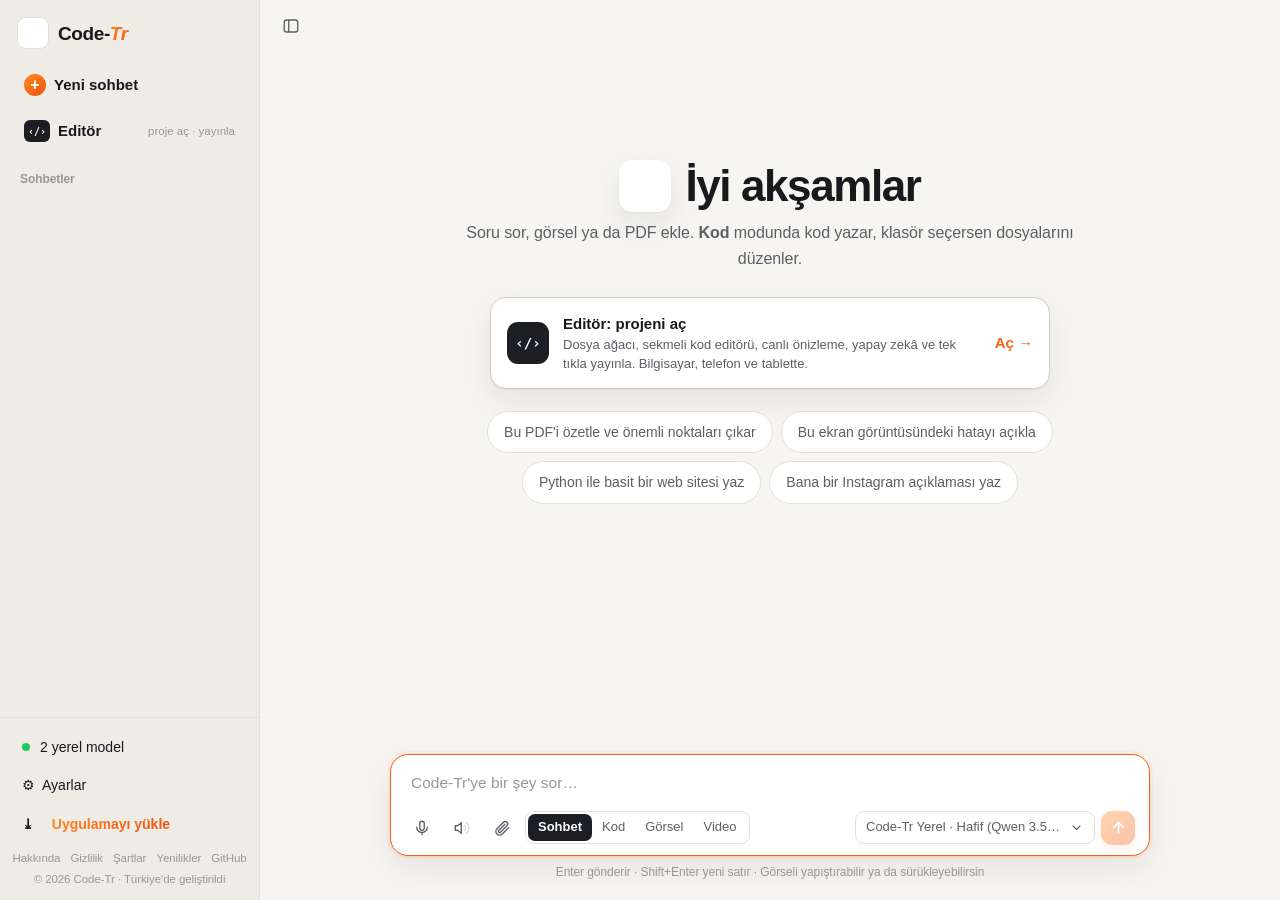
==== commit 49280d89: "1.28.0: Glow Up kurallari (ham sese dokunma, yuz bolgesine yazi yok); surum numarasi duzeltildi Co-A" ====
--- a/web/index.html
+++ b/web/index.html
@@ -2129,7 +2129,7 @@
       const url = URL.createObjectURL(new Blob([r.data], {type: "video/mp4"}));
       const nCard = (r.plan.sahneler || []).length, nEmph = (r.plan.vurgu || []).length;
       const ozet = (r.plan.__heuristic ? "_Not: yapay zekâ kurgu planı alınamadı (" + (WEB.lastPlanError || "bilinmeyen sebep") + "), sahneler konuşmadan otomatik çıkarıldı._\n\n" : "") + "**Kinetik tipografi hazır** (" + r.styleName + " stil" + (r.sure ? ", " + r.sure + " sn'de" : "") + "): " + r.words.length + " kelime konuşmayla eş zamanlı animasyonlandı, " + nEmph + " anahtar kelime vurgulandı" + (nCard ? ", " + nCard + " infografik sahne eklendi (" + [...new Set(r.plan.sahneler.map(x => x.type))].join(", ") + ")" : "") + (r.plan.isim && r.plan.isim.ad ? ", isim etiketi: " + r.plan.isim.ad : "") + (r.plan.__istek ? ".\n\n**İsteğini şöyle uyguladım:** " + ((r.plan.istek && r.plan.istek.ozet) ? r.plan.istek.ozet + " → " : "") + ["grafik", "kanca", "kadraj", "kesme"].map(k => ({grafik: "bilgi grafikleri", kanca: "açılış başlığı", kadraj: "yumuşak kadraj", kesme: "boşluk kesme"})[k] + (r.plan.__istek[k] ? " ✓" : " ✗")).join(" · ") + " (değiştirmek için yaz: ör. \"grafik olmasın\", \"zoom yok\")" : "") + (r.plan.konsept && r.plan.konsept.fikir ? ". Konsept: " + r.plan.konsept.fikir : "") + (r.plan.__kesilen > .3 ? ", konuşmadaki boşluklardan " + r.plan.__kesilen.toFixed(1) + " sn kesildi (istemezsen \"boşlukları kesme\" yaz)" : "") + ".";
-      const glowNot = brand ? "\n\n**Teslim notu (" + brand.ad + "):** ham sese dokunulmadı, müzik eklenmedi; altyazı opaklık + kayma ile, gölgesiz, Reels güvenli alanında (alt kenar ≤ y1470); tam ekran infografikte altyazı yok; font " + brand.font + " (Türkçe karakter setiyle)." + (r.clean ? " " + r.clean.removed + " dolgu (eee/ıı) altyazıdan çıkarıldı." + (r.clean.fixed.length ? " Yazım düzeltildi: " + r.clean.fixed.join(", ") + "." : "") : "") + (r.tdk && r.tdk.length ? "\n\n**TDK de/da teyidi:** " + r.tdk.join(" · ") : "") + (brand.not ? "\n\n_Marka kuralı: " + brand.not + "_" : "") : "";
+      const glowNot = brand ? "\n\n**Teslim notu (" + brand.ad + "):** ham sese dokunulmadı, müzik eklenmedi; altyazı opaklık + kayma ile, gölgesiz, Reels güvenli alanında (alt kenar ≤ y1470); tam ekran infografikte altyazı yok; font " + brand.font + " (Türkçe karakter setiyle)." + (r.clean ? " " + r.clean.removed + " dolgu (eee/ıı) altyazıdan çıkarıldı." + (r.clean.fixed.length ? " Yazım düzeltildi: " + r.clean.fixed.join(", ") + "." : "") : "") + (r.tdk && r.tdk.length ? "\n\n**TDK de/da teyidi:** " + r.tdk.join(" · ") : "") + (brand.not ? "\n\n_Marka kuralı: " + brand.not + "_" : "") + (r.plan.__sesTeklif ? "\n\n_Ses: ham sese dokunulmadı (Glow Up kuralı). Sesi yükseltmemi istiyorsan yalnız düz kazanç uygulayabilirim; onaylarsan Video sekmesinde \"sesi yükselt\" ile yaparım._" : "") : "";
       notifyDone("Videon hazır", brand ? brand.ad + " kurgusu bitti" : "Code-Tr videonu bitirdi");
       box.innerHTML = md(ozet + glowNot) + '<video controls playsinline style="max-width:min(100%,520px);max-height:560px;border-radius:12px;display:block;background:#000"></video>';
       box.querySelector("video").src = url;
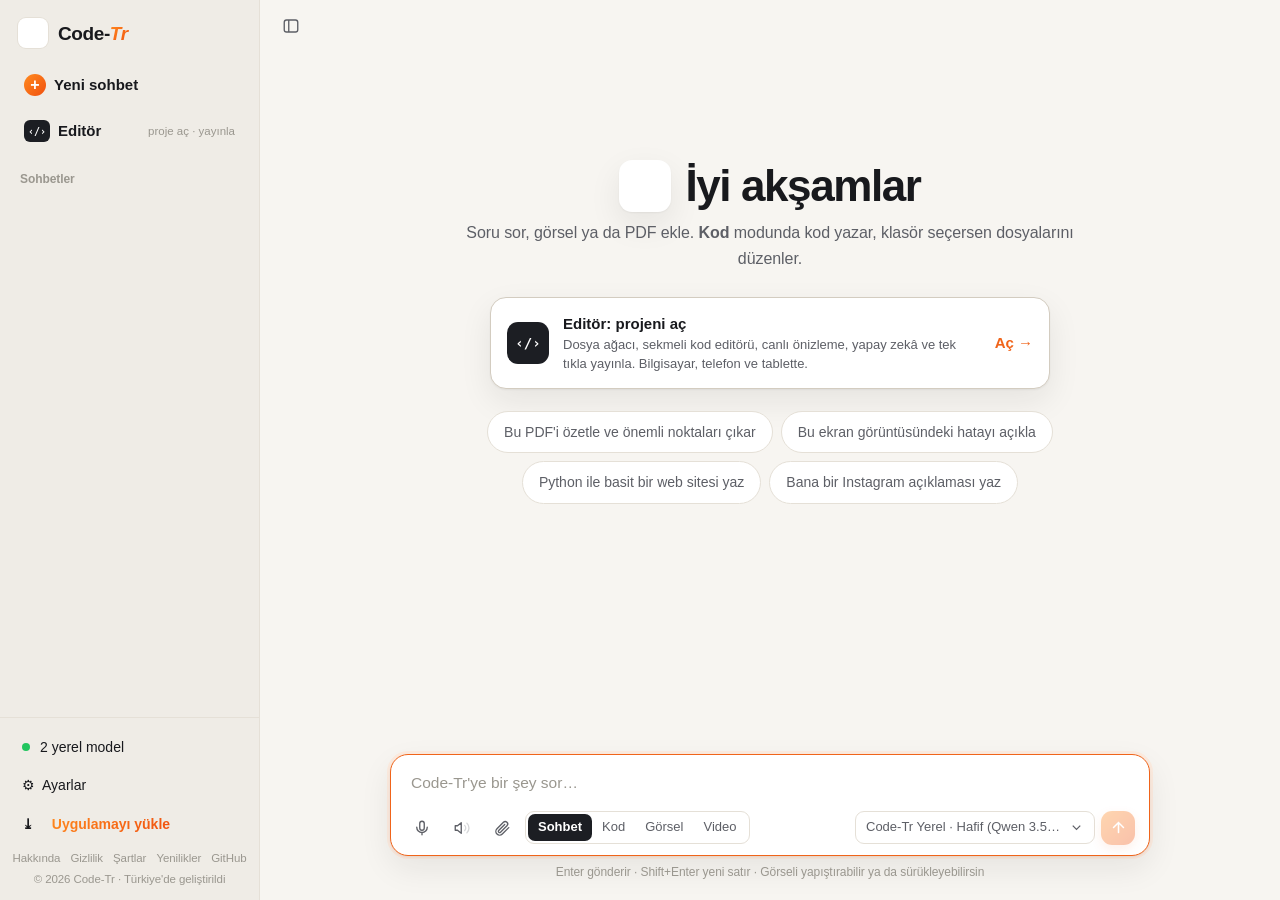
==== commit 8e7f2529: "1.30.0: musteriye link (coder-tr.vercel.app/p/<kimlik>/; editor ve sohbetteki HTML kodlari), CSP san" ====
--- a/web/index.html
+++ b/web/index.html
@@ -401,6 +401,14 @@
 .ide-card small{display:block;color:var(--muted);font-size:13px;line-height:1.45}
 .ide-card .go{margin-left:auto;color:var(--accent);font-weight:700;white-space:nowrap}
 #ideToggle.on{background:var(--accent-soft);color:var(--accent);border-color:transparent}
+.ide-b.link{color:var(--ok);border-color:var(--ok-soft);font-weight:600}
+.share-link{display:flex;gap:8px;align-items:center;border:1px solid var(--ok);background:var(--ok-soft);border-radius:12px;padding:10px 12px;margin:12px 0}
+.share-link code{flex:1;font:600 14px var(--mono);color:var(--ok);word-break:break-all;user-select:all}
+.share-acts{display:flex;flex-wrap:wrap;gap:8px}
+.share-acts .btn,.share-acts a.btn{text-decoration:none;color:var(--text);flex:1 1 auto;text-align:center}
+.share-list .it{display:flex;align-items:center;gap:8px;padding:7px 0;border-top:1px solid var(--line);font-size:13.5px}
+.share-list .it a{flex:1;color:var(--text);overflow:hidden;text-overflow:ellipsis;white-space:nowrap}
+.share-list .it small{color:var(--faint)}
 .ide-b.ai{color:var(--accent);border-color:var(--accent-soft);font-weight:600}
 .ide-ai{right:0;left:auto;top:36px;bottom:auto;max-height:none;min-width:210px;z-index:20}
 .ide-ai small{float:right;color:var(--faint)}
@@ -614,6 +622,7 @@
       <button class="ide-b" id="ideDl" title="Projeyi zip olarak bilgisayarına ya da telefonuna indir">⤓ İndir</button>
       <button class="ide-b" id="ideSaveBtn" title="Kaydet (⌘/Ctrl+S)" disabled>💾<span class="lbl"> Kaydet</span></button>
       <button class="ide-b" id="idePrevBtn" title="HTML projesini canlı önizle">▶<span class="lbl"> Önizle</span></button>
+      <button class="ide-b link" id="ideShareBtn" title="Projeyi Code-Tr linkiyle müşterine gönder">🔗<span class="lbl"> Müşteriye gönder</span></button>
       <button class="ide-b go" id="idePubBtn" title="Projeyi internete yükle">⇪<span class="lbl"> Yayınla</span></button>
       <button class="icon-btn" id="ideClose" title="Editörü kapat (sohbete dön)"><svg viewBox="0 0 24 24" fill="none" stroke="currentColor" stroke-width="2" stroke-linecap="round"><path d="M6 6l12 12M18 6L6 18"/></svg></button>
     </div>
@@ -762,6 +771,11 @@
     <h2>⇪ Yayınla</h2>
     <p class="sub">Projeni internete yükle ve Google'da bulunabilir yap. Giriş her zaman senin hesabınla, senin tarafından yapılır; Code-Tr parolanı ya da anahtarını görmez, saklamaz.</p>
     <div class="pub-check" id="pubCheck"></div>
+    <div class="pub-opt" style="border-color:var(--ok)">
+      <h3>🔗 Müşteriye link gönder <small>en hızlısı · Code-Tr adresiyle</small></h3>
+      <p>Projeni <code>coder-tr.vercel.app/p/…</code> linkiyle anında yayınla, WhatsApp ya da e-postayla gönder. Başka hesap gerekmez.</p>
+      <div class="row"><button class="btn primary" id="pubShare">Link oluştur</button></div>
+    </div>
     <div class="pub-opt" id="pubNetlify" style="display:none">
       <h3>⚡ Tek tıkla yayınla <small>Netlify · ücretsiz</small></h3>
       <p>Açılan pencerede Netlify hesabınla giriş yap (yoksa ücretsiz aç). Proje yüklenir, adresin hazır olur; sonraki yayınlar aynı adresi günceller. Giriş izni yalnız bu sekmenin belleğinde durur, sayfayı kapatınca silinir.</p>
@@ -795,6 +809,17 @@
         <li>Üstteki arama kutusuna ana sayfa adresini yazıp <b>Dizine eklenmesini iste</b>. Google'da görünmesi genelde birkaç gün sürer.</li>
       </ol>
     </details>
+    <div class="modal-foot"><button class="btn" data-close>Kapat</button></div>
+  </div>
+</div>
+<div class="modal-bg" id="shareModal">
+  <div class="modal">
+    <h2>🔗 Müşteriye gönder</h2>
+    <p class="sub">Projen <b>coder-tr.vercel.app</b> üzerinde kendi linkiyle açılır. Linki WhatsApp ya da e-postayla gönder; müşterin hesap açmadan siteyi görür. Projeyi değiştirince "Linki güncelle" de, link aynı kalır.</p>
+    <div class="row" id="shareRow" style="display:flex;gap:8px;align-items:center;flex-wrap:wrap"><button class="btn primary" id="shareGo">Link oluştur</button><span class="status" id="shareStatus"></span></div>
+    <div id="shareOut"></div>
+    <p class="fine" style="text-align:left;margin:10px 0 0">Linki bilen herkes görebilir, Google'da çıkmaz. En fazla 8 MB ve 300 dosya; her dosya en fazla 600 KB. Kalıcı ve aranabilir bir site için "⇪ Yayınla"yı kullan.</p>
+    <details class="pub-guide" style="margin-top:12px"><summary>Linklerim</summary><div class="share-list" id="shareList">Yükleniyor…</div></details>
     <div class="modal-foot"><button class="btn" data-close>Kapat</button></div>
   </div>
 </div>
@@ -1277,7 +1302,7 @@
       i++;
       const code = body.join("\n");
       const canPrev = /^(html?|svg|xml)$/i.test(lang || "") || (!lang && /^\s*<(!doctype|html|svg|div|body)/i.test(code));
-      html.push('<div class="code"><div class="code-h"><span>' + esc(lang || "kod") + '</span><span>' + (canPrev ? '<button data-prev>▶ Önizle</button> ' : '') + '<button data-copy>Kopyala</button></span></div><pre><code>' + highlight(code) + "</code></pre></div>");
+      html.push('<div class="code"><div class="code-h"><span>' + esc(lang || "kod") + '</span><span>' + (canPrev ? '<button data-prev>▶ Önizle</button> ' + (LOCAL ? '' : '<button data-share title="Bu sayfayı Code-Tr linkiyle müşterine gönder">🔗 Link</button> ') : '') + '<button data-copy>Kopyala</button></span></div><pre><code>' + highlight(code) + "</code></pre></div>");
       continue;
     }
     if(/^\s*$/.test(l)){ i++; continue; }
@@ -3359,6 +3384,96 @@
   const r = await fetch("https://api.netlify.com/api/v1/sites/" + site.id, {method: "PATCH", headers: {Authorization: "Bearer " + IDE.token, "Content-Type": "application/json"}, body: JSON.stringify({custom_domain: d})});
   if(!r.ok){ let m = ""; try{ m = (await r.json()).message || ""; }catch(e){} throw new Error("Alan adı bağlanamadı (" + r.status + ")" + (m ? ": " + m : "") + ". Netlify panelinden Domain management ile de ekleyebilirsin."); }
 }
+
+/* ---------- musteriye link: coder-tr.vercel.app/p/<kimlik>/ ---------- */
+const b64of = async blob => { const u8 = new Uint8Array(await blob.arrayBuffer()); let s = ""; for(let i = 0; i < u8.length; i += 0x8000) s += String.fromCharCode.apply(null, u8.subarray(i, i + 0x8000)); return btoa(s); };
+async function shareApi(body){
+  const r = await fetch("/api/share", {method: "POST", headers: {"Content-Type": "application/json"}, body: JSON.stringify(body)});
+  const j = await r.json().catch(() => ({}));
+  if(r.status === 401){ ACC.open("login"); throw new Error("Link oluşturmak için önce giriş yap."); }
+  if(!r.ok) throw new Error(j.error || "Bir sorun çıktı (" + r.status + ").");
+  return j;
+}
+function shareShow(url, name){
+  const msg = (name ? name + " — " : "") + "sitenin önizlemesi: " + url;
+  $("#shareOut").innerHTML = '<div class="share-link"><code>' + esc(url) + '</code></div><div class="share-acts">' +
+    '<button class="btn primary" id="shareCopy">Linki kopyala</button>' +
+    '<a class="btn" target="_blank" rel="noopener" href="https://wa.me/?text=' + encodeURIComponent(msg) + '">WhatsApp</a>' +
+    '<a class="btn" href="mailto:?subject=' + encodeURIComponent((name || "Site") + " önizlemesi") + "&body=" + encodeURIComponent("Merhaba,\n\n" + msg + "\n") + '">E-posta</a>' +
+    '<a class="btn" target="_blank" rel="noopener" href="' + esc(url) + '">Aç</a></div>';
+  $("#shareCopy").onclick = async () => { try{ await navigator.clipboard.writeText(url); $("#shareCopy").textContent = "Kopyalandı ✓"; }catch(e){ prompt("Linki kopyala:", url); } };
+  if(navigator.share) { const b = document.createElement("button"); b.className = "btn"; b.textContent = "Paylaş…"; b.onclick = () => navigator.share({title: name || "Site", text: msg, url}).catch(() => {}); $(".share-acts").appendChild(b); }
+}
+async function shareList(){
+  const box = $("#shareList");
+  try{
+    const r = await fetch("/api/share"); const j = await r.json();
+    if(!r.ok){ box.textContent = j.error || "Giriş yapınca linklerin burada görünür."; return; }
+    if(!j.shares.length){ box.textContent = "Henüz link yok."; return; }
+    box.innerHTML = j.shares.map(x => '<div class="it"><a href="' + esc(x.url) + '" target="_blank" rel="noopener">' + esc(x.name) + ' <small>' + esc(x.url.replace(/^https?:\/\//, "")) + '</small></a><small>' + new Date(x.updated).toLocaleDateString("tr-TR") + '</small><button class="pj-x" data-sdel="' + esc(x.id) + '" title="Linki sil">×</button></div>').join("");
+  }catch(e){ box.textContent = "Liste alınamadı."; }
+}
+$("#shareList").addEventListener("click", async e => {
+  const b = e.target.closest("[data-sdel]"); if(!b) return;
+  if(!confirm("Bu link kalıcı olarak silinsin mi? Müşterin artık açamaz.")) return;
+  try{ await shareApi({action: "delete", id: b.dataset.sdel}); const m = store.get("coder.ide.shares", {}); for(const k in m) if(m[k].id === b.dataset.sdel) delete m[k]; store.set("coder.ide.shares", m); shareList(); ideShareOpenState(); }catch(err){ toast(err.message); }
+});
+function ideShareOpenState(){
+  const cur = WEB.dir ? (store.get("coder.ide.shares", {}))[WEB.dir.name] : null;
+  $("#shareGo").textContent = cur ? "Linki güncelle" : "Link oluştur"; $("#shareStatus").textContent = "";
+  if(cur) shareShow(cur.url, WEB.dir.name); else $("#shareOut").innerHTML = "";
+}
+// Sohbetteki HTML kod blogu: tek sayfalik link (ayni kod icin ayni link guncellenir)
+async function chatShare(code){
+  if(!ACC.user){ toast("Link oluşturmak için önce giriş yap (ücretsiz)."); ACC.open("login"); return; }
+  const html = /<html|<!doctype/i.test(code) ? code : '<!doctype html>\n<html lang="tr"><head><meta charset="utf-8"><meta name="viewport" content="width=device-width,initial-scale=1"><title>Önizleme</title></head><body style="margin:0;font-family:system-ui">\n' + code + "\n</body></html>";
+  const name = ((html.match(/<title[^>]*>([^<]{1,80})<\/title>/i) || [])[1] || (current && current.title) || "Sayfa").trim();
+  const key = "h" + [...html].reduce((h, c) => (h * 31 + c.charCodeAt(0)) | 0, 7);
+  const map = store.get("coder.chat.shares", {}), cur = map[key];
+  $("#shareRow").style.display = "none"; $("#shareOut").innerHTML = '<div class="thinking"><span class="spin"></span>Link hazırlanıyor…</div>';
+  openModal("shareModal"); shareList();
+  try{
+    const st = await shareApi({action: "start", id: cur ? cur.id : "", name});
+    await shareApi({action: "file", id: st.id, ver: st.ver, path: "index.html", data: await b64of(new Blob([html]))});
+    await shareApi({action: "commit", id: st.id, ver: st.ver, files: [{path: "index.html", type: "text/html"}]});
+    map[key] = {id: st.id, url: st.url}; store.set("coder.chat.shares", map);
+    shareShow(st.url, name); shareList();
+  }catch(e){ $("#shareOut").innerHTML = '<div class="notice err">' + esc(e.message) + "</div>"; }
+}
+document.addEventListener("click", e => { const b = e.target.closest("[data-share]"); if(b) chatShare(b.closest(".code").querySelector("code").innerText); });
+async function ideOpenShare(){
+  if(!await idePrePublish()) return;
+  if(!ACC.user){ toast("Link oluşturmak için önce giriş yap (ücretsiz)."); ACC.open("login"); return; }
+  closeModal("pubModal"); $("#shareRow").style.display = "flex"; ideShareOpenState(); openModal("shareModal"); shareList();
+}
+$("#ideShareBtn").onclick = ideOpenShare;
+$("#pubShare").onclick = ideOpenShare;
+$("#shareGo").onclick = async () => {
+  const b = $("#shareGo"), say = t => { $("#shareStatus").textContent = t; };
+  b.disabled = true;
+  try{
+    const files = await ideCollect(); if(!files.length) throw new Error("Klasör boş.");
+    if(!files.some(f => /^index\.html?$/i.test(f[0]))) throw new Error("Kök klasörde index.html yok; link açılış sayfası olmadan çalışmaz.");
+    let total = 0; for(const [p, h] of files){ const f = await h.getFile(); if(f.size > 600 * 1024) throw new Error(p + " 600 KB'tan büyük; küçült ya da çıkar."); total += f.size; }
+    if(total > 8e6) throw new Error("Proje 8 MB'tan büyük; büyük görsel/videoları küçült.");
+    if(files.length > 300) throw new Error("300'den fazla dosya var.");
+    const map = store.get("coder.ide.shares", {}), cur = map[WEB.dir.name];
+    say("Hazırlanıyor…");
+    const st = await shareApi({action: "start", id: cur ? cur.id : "", name: WEB.dir.name});
+    const list = [];
+    for(let i = 0; i < files.length; i++){
+      const [p, h] = files[i]; const f = await h.getFile();
+      say("Yükleniyor " + (i + 1) + "/" + files.length + "…");
+      await shareApi({action: "file", id: st.id, ver: st.ver, path: p, data: await b64of(f)});
+      list.push({path: p, type: IDE_MIME[fext(p)] || (/\.html?$/i.test(p) ? "text/html" : /\.(md|txt|csv)$/i.test(p) ? "text/plain" : f.type || "application/octet-stream")});
+    }
+    await shareApi({action: "commit", id: st.id, ver: st.ver, files: list});
+    map[WEB.dir.name] = {id: st.id, url: st.url}; store.set("coder.ide.shares", map);
+    say("✓ " + (cur ? "Güncellendi" : "Hazır")); b.textContent = "Linki güncelle";
+    shareShow(st.url, WEB.dir.name); shareList();
+  }catch(e){ say(e.message); }
+  b.disabled = false;
+};
 /* ---------- yayinla ---------- */
 async function ideCollect(){
   const out = [];
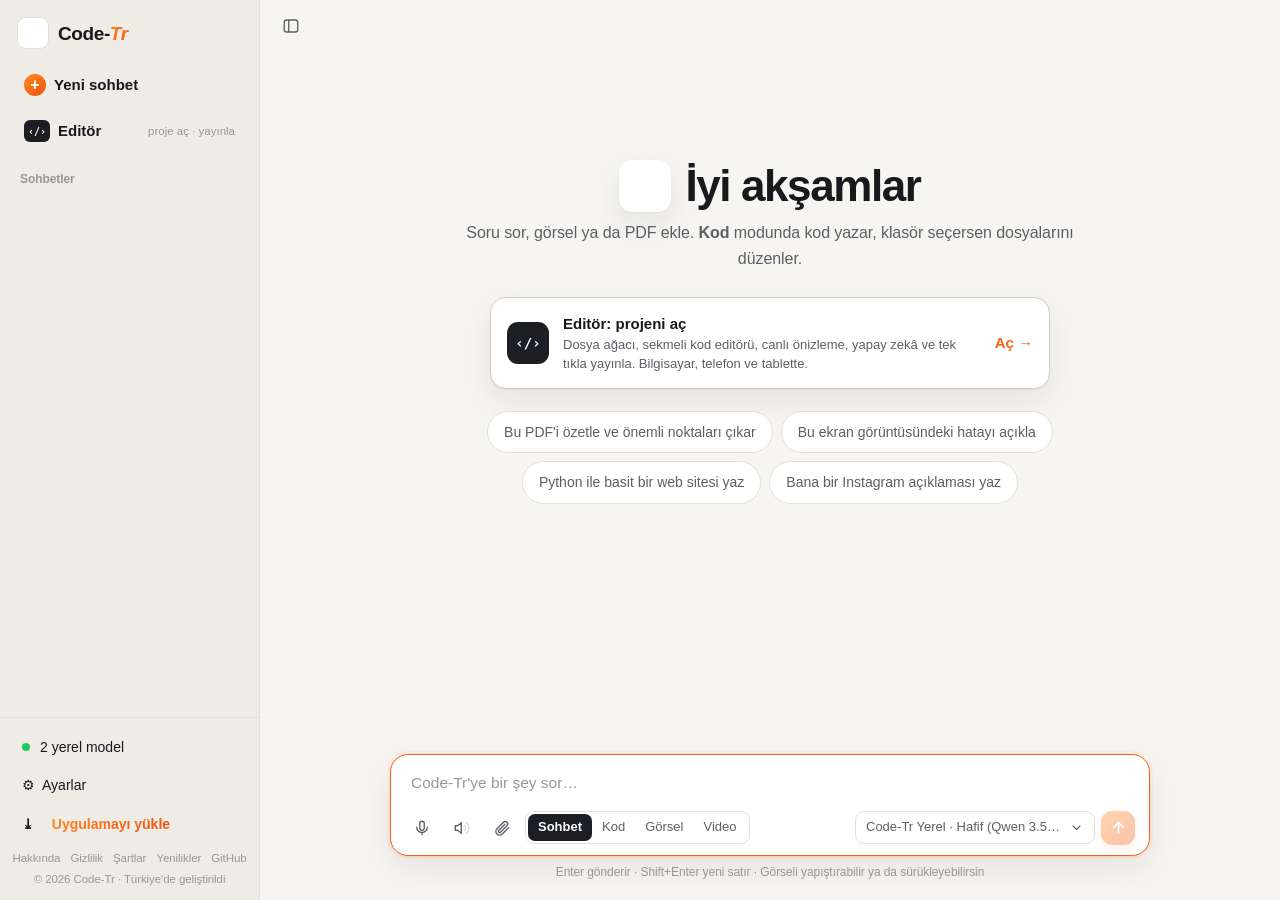
==== commit 054bdccd: "Ogrenme: kalici kurallar (her cevapta gecerli) ve yoneticinin ogrettigi bilgi onaysiz hafizaya girer" ====
--- a/web/index.html
+++ b/web/index.html
@@ -738,6 +738,13 @@
     <p class="sub">Kullanıcıların gönderdiği bilgileri onayla; onaylananlar Code-Tr'nin topluluk hafızasına girer.</p>
     <div class="stats" id="lStats"></div>
     <div class="sec">
+      <h3>📌 Kalıcı kurallar</h3>
+      <p>Buraya yazdığın kurallar Code-Tr'nin <b>her cevabında</b> uygulanır. Örnek: “Bağlaç olan de/da'yı ayrı yaz.”, “Kısa ve samimi cevap ver.”</p>
+      <div class="field"><textarea id="rText" maxlength="500" style="min-height:60px;width:100%;border:1px solid var(--line2);background:var(--bg);border-radius:9px;padding:8px 10px;font:inherit;resize:vertical" placeholder="Yeni kural…"></textarea></div>
+      <button class="btn primary" id="rAdd">Kuralı ekle</button>
+      <div id="rList" style="margin-top:12px"></div>
+    </div>
+    <div class="sec">
       <h3>📚 Code-Tr'yi eğit</h3>
       <p>Cümleler ya da bağlantılar ekle; Code-Tr bunları okuyup hafızasına alır ve ilgili sorularda bu bilgilerle cevap verir.</p>
       <div class="field"><label>Başlık (isteğe bağlı)</label><input id="eTitle" maxlength="200" placeholder="ör. Code-Tr hakkında sık sorulanlar"></div>
@@ -1154,8 +1161,8 @@
   try{
     const ctrl = new AbortController(); const to = setTimeout(() => ctrl.abort(), 1500);
     const j = await (await fetch("/api/learn?action=search&q=" + encodeURIComponent(String(q).slice(0, 400)), {signal: ctrl.signal})).json();
-    clearTimeout(to); return j.notes || [];
-  }catch(e){ return []; }
+    clearTimeout(to); return {notes: j.notes || [], rules: j.rules || []};
+  }catch(e){ return {notes: [], rules: []}; }
 }
 async function webRun(req, emit, signal){
   const s = WEB.settings();
@@ -1183,8 +1190,11 @@
   const onToken = t => emit({type: "token", text: t});
   // Ogrenen Code-Tr: benzer sorular icin onaylanmis topluluk bilgisini getir
   const lastUser = [...req.messages].reverse().find(m => m.role === "user");
-  const notes = (!LOCAL && lastUser) ? await fetchNotes(lastUser.content) : [];
-  if(notes.length) msgs.unshift({role: "system", content: "Topluluk bilgisi (Code-Tr kullanıcılarının onaylanmış katkıları):\n" + notes.map(n => "- Konu: " + n.q + "\n  Bilgi: " + n.a + (n.src ? "\n  Kaynak: " + n.src : "")).join("\n")});
+  const {notes, rules} = (!LOCAL && lastUser) ? await fetchNotes(lastUser.content) : {notes: [], rules: []};
+  const extraSys = [];
+  if(rules.length) extraSys.push("Kalıcı kurallar (her cevapta uy):\n" + rules.map(r => "- " + r).join("\n"));
+  if(notes.length) extraSys.push("Topluluk bilgisi (Code-Tr kullanıcılarının onaylanmış katkıları):\n" + notes.map(n => "- Konu: " + n.q + "\n  Bilgi: " + n.a + (n.src ? "\n  Kaynak: " + n.src : "")).join("\n"));
+  if(extraSys.length) msgs.unshift({role: "system", content: extraSys.join("\n\n")});
   let busyShown = false;
   WEB.onLocalProgress = r => emit({type: "local_progress", r});
   WEB.onBusy = null; void busyShown;
@@ -1730,6 +1740,12 @@
   document.querySelectorAll("#modeSeg button").forEach(b => b.classList.toggle("on", b.dataset.mode === m));
   $("#wsBtn").style.display = m === "agent" ? "" : "none";
   ideModeChanged(m);
+  // acilis ekrani onerileri moda gore
+  const SUGS = {video: ["Dinamik kurgu yap: yüze zoom, geçişler, ses efektleri", "Sade altyazı ekle, başka bir şey yapma", "Sessiz yerleri kes, dikey Reels yap", "Haber tarzı kurgu, bilgi grafikleriyle"],
+    image: ["Gün batımında İstanbul, sinematik", "Minimalist kahve dükkânı logosu", "Yağmurlu sokakta neon ışıklar", "Çocuk kitabı tarzında sevimli kedi"]};
+  if(!setMode.def) setMode.def = [...document.querySelectorAll(".sug")].map(b => b.textContent);
+  document.querySelectorAll(".sug").forEach((b, i) => { b.textContent = (SUGS[m] || setMode.def)[i] || b.textContent; });
+  if(ideCanUse()) $("#ideCard").style.display = m === "video" || m === "image" || m === "glowup" ? "none" : "";
   $("#arBtn").style.display = m === "image" ? "flex" : "none";
   $("#brandSel").style.display = m === "glowup" ? "" : "none";
   if(m === "glowup") $("#attachBtn").style.display = "";
@@ -2154,16 +2170,20 @@
       const url = URL.createObjectURL(new Blob([r.data], {type: "video/mp4"}));
       const nCard = (r.plan.sahneler || []).length, nEmph = (r.plan.vurgu || []).length;
       const ozet = (r.plan.__heuristic ? "_Not: yapay zekâ kurgu planı alınamadı (" + (WEB.lastPlanError || "bilinmeyen sebep") + "), sahneler konuşmadan otomatik çıkarıldı._\n\n" : "") + "**Kinetik tipografi hazır** (" + r.styleName + " stil" + (r.sure ? ", " + r.sure + " sn'de" : "") + "): " + r.words.length + " kelime konuşmayla eş zamanlı animasyonlandı, " + nEmph + " anahtar kelime vurgulandı" + (nCard ? ", " + nCard + " infografik sahne eklendi (" + [...new Set(r.plan.sahneler.map(x => x.type))].join(", ") + ")" : "") + (r.plan.isim && r.plan.isim.ad ? ", isim etiketi: " + r.plan.isim.ad : "") + (r.plan.__istek ? ".\n\n**İsteğini şöyle uyguladım:** " + ((r.plan.istek && r.plan.istek.ozet) ? r.plan.istek.ozet + " → " : "") + ["grafik", "kanca", "kadraj", "kesme"].map(k => ({grafik: "bilgi grafikleri", kanca: "açılış başlığı", kadraj: "yumuşak kadraj", kesme: "boşluk kesme"})[k] + (r.plan.__istek[k] ? " ✓" : " ✗")).join(" · ") + " (değiştirmek için yaz: ör. \"grafik olmasın\", \"zoom yok\")" : "") + (r.plan.konsept && r.plan.konsept.fikir ? ". Konsept: " + r.plan.konsept.fikir : "") + (r.plan.__kesilen > .3 ? ", konuşmadaki boşluklardan " + r.plan.__kesilen.toFixed(1) + " sn kesildi (istemezsen \"boşlukları kesme\" yaz)" : "") + ".";
+      const K = r.plan.__kurgu, gAd = {whip: "hızlı kaydırma", zoomblur: "zoom bulanıklığı", glitch: "glitch", flash: "flaş", lens: "mercek itmesi", spin: "dönen geçiş", shakecut: "sarsıntılı kesme", burn: "ışık sızıntısı"};
+      const kurguNot = K ? "\n\n**Kurgu (" + ({sade: "sade", orta: "orta", dinamik: "dinamik"}[K.seviye] || K.seviye) + "):** " + [K.punch ? K.punch + " yakınlaştırma vuruşu" : "", Object.keys(K.gecis || {}).length ? Object.entries(K.gecis).map(([k, v]) => v + " " + (gAd[k] || k)).join(", ") + " geçişi" : "", K.sarsinti ? K.sarsinti + " kamera sarsıntısı" : "", K.sfx ? K.sfx + " ses efekti (whoosh/darbe)" : ""].filter(Boolean).join(", ") +
+        (K.gpu ? " (geçişler ekran kartında)" : "") + (K.yuz ? ". Yüzün yeri bulundu: yazılar yüzün üstüne gelmiyor, yakınlaştırmalar yüze odaklı" : ". Yüz bulunamadı: yazılar güvenli bölgede") + ". _(Değiştirmek için yaz: \"dinamik kurgu\", \"sade kurgu\", \"ses efekti olmasın\", \"geçiş olmasın\", \"zoom yok\")_" +
+        (!brand && (r.plan.__dolgu || (r.plan.__duzeltme || []).length) ? "\n\n**Temizlik:** " + (r.plan.__dolgu ? r.plan.__dolgu + " dolgu (eee/ıı) altyazıdan çıkarıldı. " : "") + ((r.plan.__duzeltme || []).length ? "Yazım düzeltildi: " + r.plan.__duzeltme.join(", ") + "." : "") : "") : "";
       const glowNot = brand ? "\n\n**Teslim notu (" + brand.ad + "):** ham sese dokunulmadı, müzik eklenmedi; altyazı opaklık + kayma ile, gölgesiz, Reels güvenli alanında (alt kenar ≤ y1470); tam ekran infografikte altyazı yok; font " + brand.font + " (Türkçe karakter setiyle)." + (r.clean ? " " + r.clean.removed + " dolgu (eee/ıı) altyazıdan çıkarıldı." + (r.clean.fixed.length ? " Yazım düzeltildi: " + r.clean.fixed.join(", ") + "." : "") : "") + (r.tdk && r.tdk.length ? "\n\n**TDK de/da teyidi:** " + r.tdk.join(" · ") : "") + (brand.not ? "\n\n_Marka kuralı: " + brand.not + "_" : "") + (r.plan.__sesTeklif ? "\n\n_Ses: ham sese dokunulmadı (Glow Up kuralı). Sesi yükseltmemi istiyorsan yalnız düz kazanç uygulayabilirim; onaylarsan Video sekmesinde \"sesi yükselt\" ile yaparım._" : "") : "";
       notifyDone("Videon hazır", brand ? brand.ad + " kurgusu bitti" : "Code-Tr videonu bitirdi");
-      box.innerHTML = md(ozet + glowNot) + '<video controls playsinline style="max-width:min(100%,520px);max-height:560px;border-radius:12px;display:block;background:#000"></video>';
+      box.innerHTML = md(ozet + kurguNot + glowNot) + '<video controls playsinline style="max-width:min(100%,520px);max-height:560px;border-radius:12px;display:block;background:#000"></video>';
       box.querySelector("video").src = url;
       const acts = document.createElement("div"); acts.className = "gen-acts";
       const assUrl = URL.createObjectURL(new Blob([r.ass], {type: "text/plain"}));
       acts.innerHTML = '<a download="code-tr-motion.mp4">⤓ Videoyu indir (' + (r.data.length / 1048576).toFixed(1) + ' MB)</a><a download="code-tr-motion.ass">⤓ Animasyon dosyası (.ass)</a>';
       acts.children[0].href = url; acts.children[1].href = assUrl;
       box.after(acts);
-      aMsg.content = ozet + "\n\nDöküm: " + r.words.map(w => w.w).join(" ").slice(0, 1500) + "\n\n*(Video bu cihazda işlendi; sohbet geçmişinde saklanmaz.)*";
+      aMsg.content = ozet + kurguNot + "\n\nDöküm: " + r.words.map(w => w.w).join(" ").slice(0, 1500) + "\n\n*(Video bu cihazda işlendi; sohbet geçmişinde saklanmaz.)*";
       throw {done: true};
     }
     const ext = ((item.name.match(/\.(\w{2,4})$/) || [])[1] || "mp4").toLowerCase();
@@ -2370,7 +2390,10 @@
 - ÖNCE İSTEĞİ YORUMLA ve ona sadık kal (kendi kafana göre ekleme yapma): JSON'a "istek" ekle: {"ozet": "kullanıcının ne istediği, tek cümle", "grafik": true/false, "kanca": true/false, "kadraj": true/false, "kesme": true/false}. grafik = ekranda bilgi/infografik sahneleri, kanca = açılış başlığı, kadraj = yumuşak yakınlaşma ritmi, kesme = sessiz boşlukları kesme. Kullanıcı "profesyonel/dinamik/kurgu/edit/animasyonlu" gibi genel bir şey istiyorsa hepsi true. "sadece/yalnızca altyazı" ya da yalnız altyazı istediyse hepsi false. Açıkça istemediği veya reddettiği şeyi false yap. grafik false ise "sahneler": [] döndür.
 - KANCA: JSON'a "hook" ekle: videonun ilk 2 saniyesinde ekranda duracak, merak uyandıran 2-5 kelimelik Türkçe başlık (konuşmadaki gerçek bilgiden; ör. "Bu sosu kimse bilmiyor", "3 adımda taze avokado"). Uydurma bilgi yok, emoji yok.
 - BU VİDEOYA ÖZEL KONSEPT TASARLA (şablon değil): JSON'a "konsept" alanı ekle: {"fikir": "tek cümle konsept (ör. 'taze malzemenin yolculuğu: ince dal çizgisi her bilgiyi bağlar')", "yerlesim": "ust|orta|alt|sol", "giris": "fade|rise|slide|mask|type", "motif": "line|dots|wave|leaf|pulse|circle|frame|none", "boyut": "kucuk|orta|buyuk", "tempo": "yavas|orta|canli"}.
-  Motifi içerikten seç: gıda/doğa → leaf, sağlık/kalp → pulse, teknoloji → dots veya frame, eğitim → line, lüks/sakin → circle veya none, akış/hız → wave. Tempo konuşmanın enerjisine uysun (sakin anlatım → yavas). Konuşmacının yüzü genelde ekranın üst-ortasında; röportajda yerlesim "alt" veya "sol" daha güvenli.`;
+  Motifi içerikten seç: gıda/doğa → leaf, sağlık/kalp → pulse, teknoloji → dots veya frame, eğitim → line, lüks/sakin → circle veya none, akış/hız → wave. Tempo konuşmanın enerjisine uysun (sakin anlatım → yavas). Konuşmacının yüzü genelde ekranın üst-ortasında; röportajda yerlesim "alt" veya "sol" daha güvenli.
+- KURGU (After Effects tarzı, profesyonel kurgucu gibi): JSON'a "kurgu" ekle: {"yogunluk": "sade|orta|dinamik", "sfx": true/false, "olaylar": [{"t": saniye, "tip": "punch|shake|whip|zoomblur|glitch|lens|spin|shakecut|burn|flash"}]}.
+  yogunluk: enerjik/viral/eğlenceli/TikTok/"dinamik"/"efektli" istek → dinamik; kurumsal/bilgilendirici → orta; duygusal/sakin/"sade" → sade. sfx (geçiş sesleri: whoosh, darbe) yalnız dinamikte ya da kullanıcı ses efekti isterse true.
+  olaylar: punch = vurucu cümlenin anahtar kelimesinde yüze yakınlaşma (3-5 sn'de en fazla bir); shake = gerçekten güçlü an (şaşırtıcı sayı, ünlem; videoda en fazla 2-3); whip/zoomblur/lens = konu değişimi; spin = enerjik geçiş; glitch = sürpriz/ters köşe; shakecut = çarpıcı an; burn (ışık sızıntısı, duygusal/sıcak an) ve flash en fazla 1'er kez. Saniyeleri dökümden al; boş da bırakabilirsin (konuşmadan otomatik yerleştirilir).`;
 function heuristicPlan(words){
   const vurgu = [], sahneler = []; let last = -99;
   words.forEach((w, i) => {
@@ -2690,7 +2713,7 @@
   try{
     const r = await fetch("/api/learn?action=teach", {method: "POST", headers: {"Content-Type": "application/json"}, body: JSON.stringify({q: $("#tQ").value, a: $("#tA").value})});
     const j = await r.json(); if(!r.ok) throw new Error(j.error || "Gönderilemedi");
-    closeModal("teachModal"); toast("Teşekkürler! Katkın onaylanınca Code-Tr bunu öğrenecek 🧠");
+    closeModal("teachModal"); toast(j.direct ? "Öğrenildi ✓ Code-Tr artık böyle cevap verecek 🧠" : "Teşekkürler! Katkın onaylanınca Code-Tr bunu öğrenecek 🧠");
   }catch(e){ err.textContent = e.message; err.style.display = "block"; }
 };
 async function openLearn(){
@@ -2753,7 +2776,30 @@
 }
 $("#eAddText").onclick = async () => { if(await teachPost("add_text", {title: $("#eTitle").value, text: $("#eText").value}, $("#eAddText"))){ $("#eText").value = ""; $("#eTitle").value = ""; } };
 $("#eAddUrl").onclick = async () => { if(await teachPost("add_url", {url: $("#eUrl").value, title: $("#eTitle").value}, $("#eAddUrl"))){ $("#eUrl").value = ""; } };
-$("#learnBtn").onclick = () => { openLearn(); loadSources(); };
+async function loadRules(){
+  const box = $("#rList");
+  try{
+    const items = (await (await fetch("/api/learn?action=rules")).json()).items || [];
+    box.innerHTML = items.length ? "" : '<p class="sub" style="margin:0">Henüz kural yok.</p>';
+    for(const it of items){
+      const d = document.createElement("div"); d.className = "learn-item"; d.style.display = "flex"; d.style.gap = "10px"; d.style.alignItems = "center";
+      d.innerHTML = '<div style="flex:1;min-width:0;white-space:pre-wrap"></div><button class="btn">Sil</button>';
+      d.firstChild.textContent = it.text;
+      d.querySelector("button").onclick = async () => { await fetch("/api/learn?action=remove_rule", {method: "POST", headers: {"Content-Type": "application/json"}, body: JSON.stringify({id: it.id})}); d.remove(); };
+      box.appendChild(d);
+    }
+  }catch(e){ box.innerHTML = ""; }
+}
+$("#rAdd").onclick = async () => {
+  const b = $("#rAdd"); b.disabled = true;
+  try{
+    const r = await fetch("/api/learn?action=add_rule", {method: "POST", headers: {"Content-Type": "application/json"}, body: JSON.stringify({text: $("#rText").value})});
+    const j = await r.json(); if(!r.ok) throw new Error(j.error || "Eklenemedi");
+    $("#rText").value = ""; toast("Kural eklendi ✓"); loadRules();
+  }catch(e){ toast(e.message); }
+  finally{ b.disabled = false; }
+};
+$("#learnBtn").onclick = () => { openLearn(); loadSources(); loadRules(); };
 /* ---------------- Ortak çalışma: projeler (davet, kabul, ortak sohbet) ---------------- */
 window.PROJ = {
   list: [], invites: [], timer: null, on: false,
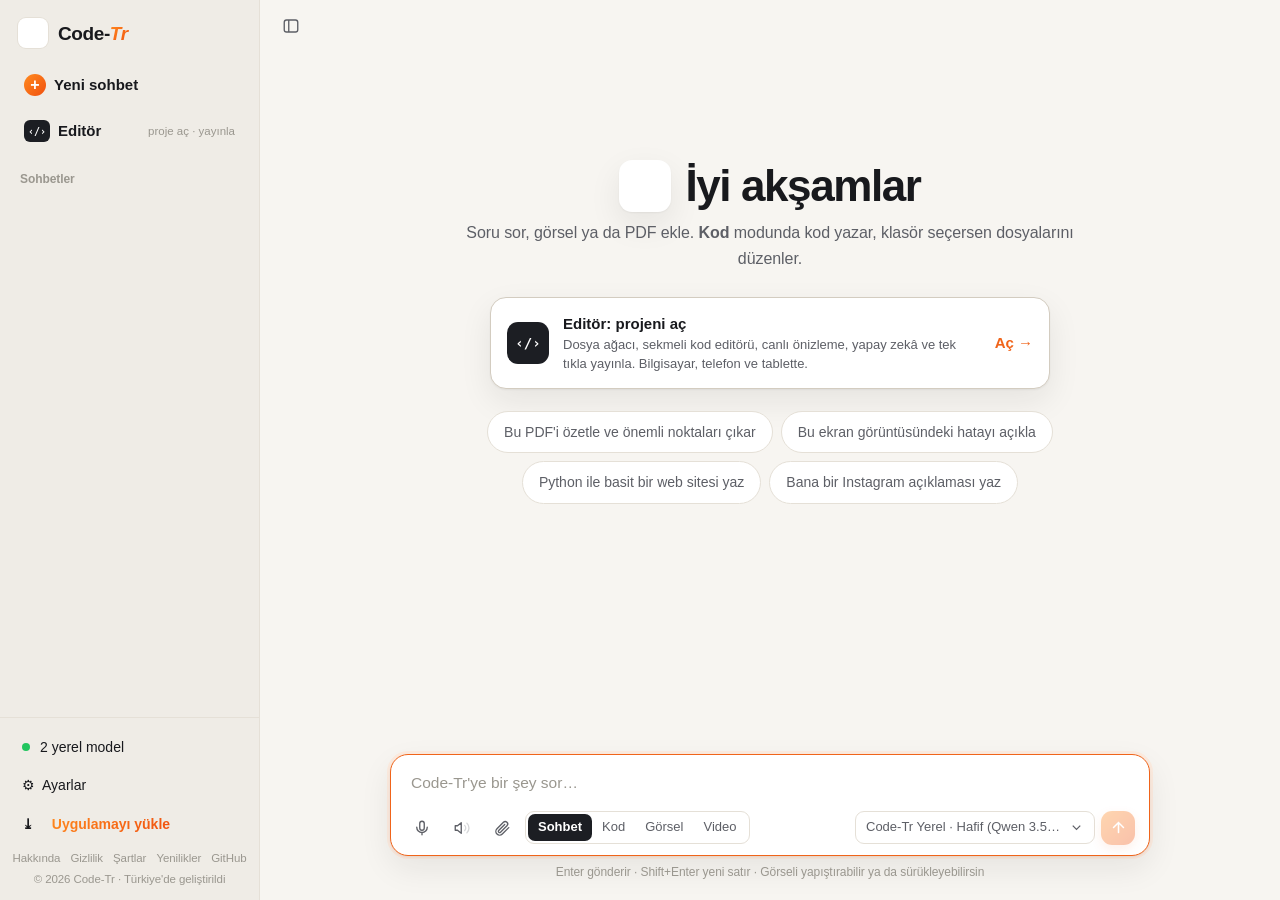
==== commit ea22a4cc: "1.34.0: kalici kurallar yayinda; Glow Up'ta punch-in/sarsinti/efekt/sentetik ses kapali; golgelenen " ====
--- a/web/index.html
+++ b/web/index.html
@@ -2171,7 +2171,7 @@
       const nCard = (r.plan.sahneler || []).length, nEmph = (r.plan.vurgu || []).length;
       const ozet = (r.plan.__heuristic ? "_Not: yapay zekâ kurgu planı alınamadı (" + (WEB.lastPlanError || "bilinmeyen sebep") + "), sahneler konuşmadan otomatik çıkarıldı._\n\n" : "") + "**Kinetik tipografi hazır** (" + r.styleName + " stil" + (r.sure ? ", " + r.sure + " sn'de" : "") + "): " + r.words.length + " kelime konuşmayla eş zamanlı animasyonlandı, " + nEmph + " anahtar kelime vurgulandı" + (nCard ? ", " + nCard + " infografik sahne eklendi (" + [...new Set(r.plan.sahneler.map(x => x.type))].join(", ") + ")" : "") + (r.plan.isim && r.plan.isim.ad ? ", isim etiketi: " + r.plan.isim.ad : "") + (r.plan.__istek ? ".\n\n**İsteğini şöyle uyguladım:** " + ((r.plan.istek && r.plan.istek.ozet) ? r.plan.istek.ozet + " → " : "") + ["grafik", "kanca", "kadraj", "kesme"].map(k => ({grafik: "bilgi grafikleri", kanca: "açılış başlığı", kadraj: "yumuşak kadraj", kesme: "boşluk kesme"})[k] + (r.plan.__istek[k] ? " ✓" : " ✗")).join(" · ") + " (değiştirmek için yaz: ör. \"grafik olmasın\", \"zoom yok\")" : "") + (r.plan.konsept && r.plan.konsept.fikir ? ". Konsept: " + r.plan.konsept.fikir : "") + (r.plan.__kesilen > .3 ? ", konuşmadaki boşluklardan " + r.plan.__kesilen.toFixed(1) + " sn kesildi (istemezsen \"boşlukları kesme\" yaz)" : "") + ".";
       const K = r.plan.__kurgu, gAd = {whip: "hızlı kaydırma", zoomblur: "zoom bulanıklığı", glitch: "glitch", flash: "flaş", lens: "mercek itmesi", spin: "dönen geçiş", shakecut: "sarsıntılı kesme", burn: "ışık sızıntısı"};
-      const kurguNot = K ? "\n\n**Kurgu (" + ({sade: "sade", orta: "orta", dinamik: "dinamik"}[K.seviye] || K.seviye) + "):** " + [K.punch ? K.punch + " yakınlaştırma vuruşu" : "", Object.keys(K.gecis || {}).length ? Object.entries(K.gecis).map(([k, v]) => v + " " + (gAd[k] || k)).join(", ") + " geçişi" : "", K.sarsinti ? K.sarsinti + " kamera sarsıntısı" : "", K.sfx ? K.sfx + " ses efekti (whoosh/darbe)" : ""].filter(Boolean).join(", ") +
+      const kurguNot = K && !brand ? "\n\n**Kurgu (" + ({sade: "sade", orta: "orta", dinamik: "dinamik"}[K.seviye] || K.seviye) + "):** " + [K.punch ? K.punch + " yakınlaştırma vuruşu" : "", Object.keys(K.gecis || {}).length ? Object.entries(K.gecis).map(([k, v]) => v + " " + (gAd[k] || k)).join(", ") + " geçişi" : "", K.sarsinti ? K.sarsinti + " kamera sarsıntısı" : "", K.sfx ? K.sfx + " ses efekti (whoosh/darbe)" : ""].filter(Boolean).join(", ") +
         (K.gpu ? " (geçişler ekran kartında)" : "") + (K.yuz ? ". Yüzün yeri bulundu: yazılar yüzün üstüne gelmiyor, yakınlaştırmalar yüze odaklı" : ". Yüz bulunamadı: yazılar güvenli bölgede") + ". _(Değiştirmek için yaz: \"dinamik kurgu\", \"sade kurgu\", \"ses efekti olmasın\", \"geçiş olmasın\", \"zoom yok\")_" +
         (!brand && (r.plan.__dolgu || (r.plan.__duzeltme || []).length) ? "\n\n**Temizlik:** " + (r.plan.__dolgu ? r.plan.__dolgu + " dolgu (eee/ıı) altyazıdan çıkarıldı. " : "") + ((r.plan.__duzeltme || []).length ? "Yazım düzeltildi: " + r.plan.__duzeltme.join(", ") + "." : "") : "") : "";
       const glowNot = brand ? "\n\n**Teslim notu (" + brand.ad + "):** ham sese dokunulmadı, müzik eklenmedi; altyazı opaklık + kayma ile, gölgesiz, Reels güvenli alanında (alt kenar ≤ y1470); tam ekran infografikte altyazı yok; font " + brand.font + " (Türkçe karakter setiyle)." + (r.clean ? " " + r.clean.removed + " dolgu (eee/ıı) altyazıdan çıkarıldı." + (r.clean.fixed.length ? " Yazım düzeltildi: " + r.clean.fixed.join(", ") + "." : "") : "") + (r.tdk && r.tdk.length ? "\n\n**TDK de/da teyidi:** " + r.tdk.join(" · ") : "") + (brand.not ? "\n\n_Marka kuralı: " + brand.not + "_" : "") + (r.plan.__sesTeklif ? "\n\n_Ses: ham sese dokunulmadı (Glow Up kuralı). Sesi yükseltmemi istiyorsan yalnız düz kazanç uygulayabilirim; onaylarsan Video sekmesinde \"sesi yükselt\" ile yaparım._" : "") : "";
@@ -2394,19 +2394,6 @@
 - KURGU (After Effects tarzı, profesyonel kurgucu gibi): JSON'a "kurgu" ekle: {"yogunluk": "sade|orta|dinamik", "sfx": true/false, "olaylar": [{"t": saniye, "tip": "punch|shake|whip|zoomblur|glitch|lens|spin|shakecut|burn|flash"}]}.
   yogunluk: enerjik/viral/eğlenceli/TikTok/"dinamik"/"efektli" istek → dinamik; kurumsal/bilgilendirici → orta; duygusal/sakin/"sade" → sade. sfx (geçiş sesleri: whoosh, darbe) yalnız dinamikte ya da kullanıcı ses efekti isterse true.
   olaylar: punch = vurucu cümlenin anahtar kelimesinde yüze yakınlaşma (3-5 sn'de en fazla bir); shake = gerçekten güçlü an (şaşırtıcı sayı, ünlem; videoda en fazla 2-3); whip/zoomblur/lens = konu değişimi; spin = enerjik geçiş; glitch = sürpriz/ters köşe; shakecut = çarpıcı an; burn (ışık sızıntısı, duygusal/sıcak an) ve flash en fazla 1'er kez. Saniyeleri dökümden al; boş da bırakabilirsin (konuşmadan otomatik yerleştirilir).`;
-function heuristicPlan(words){
-  const vurgu = [], sahneler = []; let last = -99;
-  words.forEach((w, i) => {
-    const clean = w.w.replace(/[.,!?;:…"]/g, "");
-    if(/\d/.test(clean)) vurgu.push(i);
-    if(/^\d+$/.test(clean.replace("%", "")) && w.s - last > 8){
-      const ctx = words.slice(i + 1, i + 4).map(x => x.w.replace(/[.,!?;:…"]/g, "")).join(" ");
-      sahneler.push({type: "sayi", start: Math.max(0, w.s - .3), end: w.s + 4, eyebrow: "ÖNE ÇIKAN", title1: clean + " " + ctx, title2: "", adet: Math.min(12, parseInt(clean.replace("%", "")) || 6), icon: "person"});
-      last = w.s;
-    }
-  });
-  return {vurgu, sahneler, isim: null};
-}
 async function makeMotionSlow(prompt, item, el, say){
   const ff = await getFF();
   const MO = await import("/motion.js");
